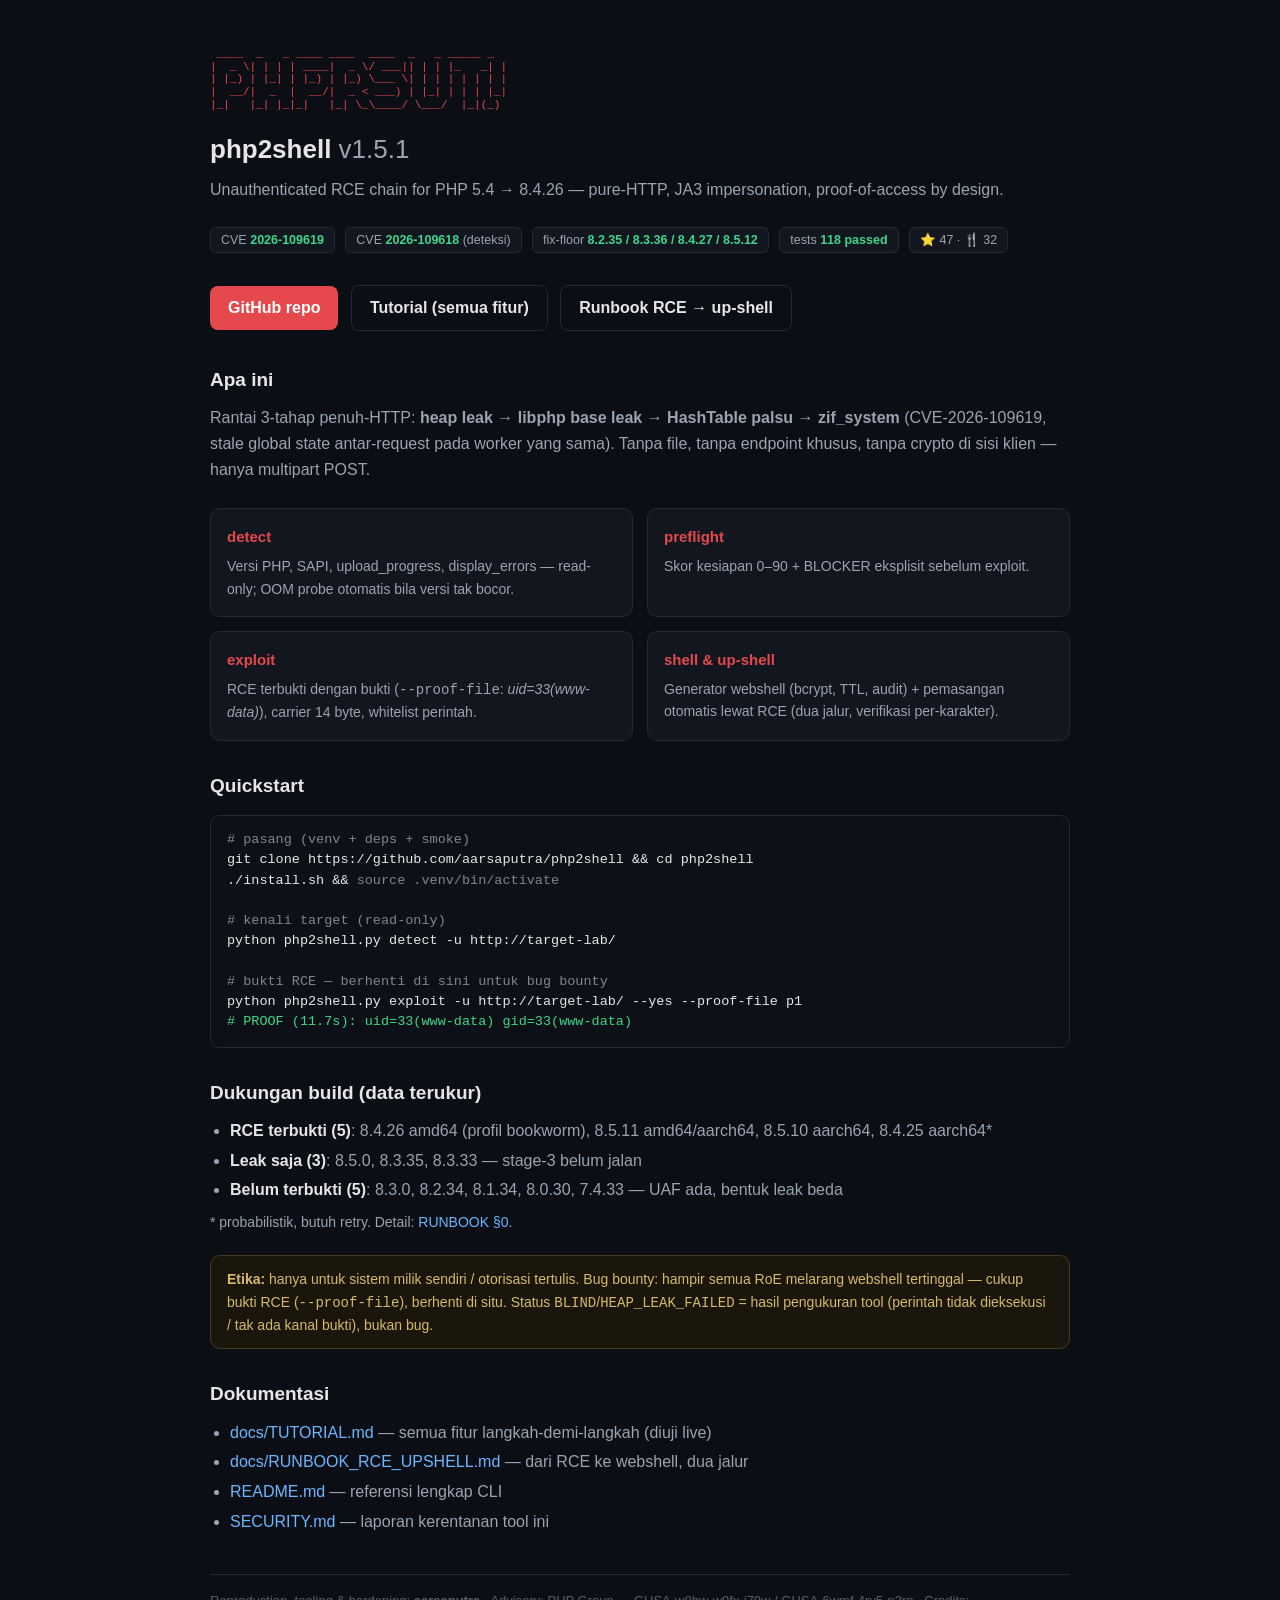
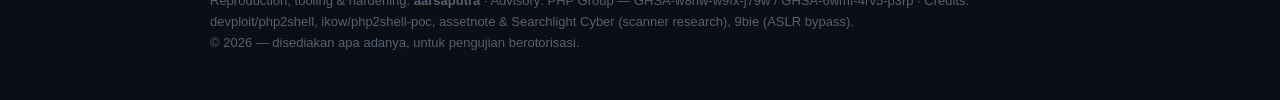
==== docs/index.html @ 92329c65 "web: landing page Pages di docs/index.html (dark, ringkas, tanpa dep; link TUTORIAL/RUNBOOK relatif)" ====
<!DOCTYPE html>
<html lang="id">
<head>
<meta charset="utf-8">
<meta name="viewport" content="width=device-width, initial-scale=1">
<title>php2shell — Unauthenticated RCE toolkit for PHP (CVE-2026-109619/109618)</title>
<meta name="description" content="php2shell: toolkit RCE PHP berbasis rantai HTTP murni — deteksi, preflight, exploit proof-of-access, generator webshell, up-shell. Proof-of-access by design.">
<style>
  :root{--bg:#0b0e14;--fg:#e6e6e6;--mut:#9aa4b2;--acc:#e5484d;--acc2:#3dd68c;--card:#12161f;--line:#232a36}
  *{box-sizing:border-box;margin:0;padding:0}
  body{background:var(--bg);color:var(--fg);font:16px/1.6 -apple-system,Segoe UI,Roboto,sans-serif}
  a{color:#6cb6ff;text-decoration:none}a:hover{text-decoration:underline}
  .wrap{max-width:900px;margin:0 auto;padding:48px 20px}
  .flag{font-family:ui-monospace,Consolas,monospace;white-space:pre;color:var(--acc);font-size:11px;line-height:1.15}
  h1{font-size:26px;margin:18px 0 6px}
  .sub{color:var(--mut);margin-bottom:24px}
  .badges span{display:inline-block;background:var(--card);border:1px solid var(--line);border-radius:6px;padding:2px 10px;margin:0 6px 6px 0;font-size:12.5px;color:var(--mut)}
  .badges b{color:var(--acc2);font-weight:600}
  .grid{display:grid;grid-template-columns:1fr 1fr;gap:14px;margin:26px 0}
  .card{background:var(--card);border:1px solid var(--line);border-radius:10px;padding:16px}
  .card h3{font-size:15px;margin-bottom:6px;color:var(--acc)}
  .card p{font-size:14px;color:var(--mut)}
  pre{background:#0d1117;border:1px solid var(--line);border-radius:10px;padding:14px 16px;overflow:auto;font-size:13.5px;line-height:1.5;margin:14px 0}
  code{font-family:ui-monospace,Consolas,monospace}
  .cmt{color:#7d8590}.out{color:var(--acc2)}
  h2{font-size:19px;margin:30px 0 10px}
  ul{margin:8px 0 8px 20px}
  li{margin:4px 0;color:var(--mut)}li b{color:var(--fg)}
  .warn{border:1px solid #4a3b1e;background:#1a160c;border-radius:10px;padding:12px 16px;font-size:14px;color:#d7b96a;margin:22px 0}
  footer{margin-top:40px;color:#556072;font-size:13px;border-top:1px solid var(--line);padding-top:16px}
  .btn{display:inline-block;background:var(--acc);color:#fff;border-radius:8px;padding:9px 18px;font-weight:600;margin:4px 8px 4px 0}
  .btn.ghost{background:transparent;border:1px solid var(--line);color:var(--fg)}
  @media(max-width:640px){.grid{grid-template-columns:1fr}}
</style>
</head>
<body>
<div class="wrap">

<div class="flag"> ____  _   _ ____ ____  ____  _   _ _____ _
|  _ \| | | | ____|  _ \/ ___|| | | |_   _| |
| |_) | |_| | |_) | |_) \___ \| | | | | | | |
|  __/|  _  |  __/|  _ < ___) | |_| | | | |_|
|_|   |_| |_|_|   |_| \_\____/ \___/  |_|(_)</div>

<h1>php2shell <span style="color:var(--mut);font-weight:400">v1.5.1</span></h1>
<div class="sub">Unauthenticated RCE chain for PHP 5.4 → 8.4.26 — pure-HTTP, JA3 impersonation, proof-of-access by design.</div>
<div class="badges">
  <span>CVE <b>2026-109619</b></span>
  <span>CVE <b>2026-109618</b> (deteksi)</span>
  <span>fix-floor <b>8.2.35 / 8.3.36 / 8.4.27 / 8.5.12</b></span>
  <span>tests <b>118 passed</b></span>
  <span>⭐ 47 · 🍴 32</span>
</div>

<div style="margin:22px 0">
  <a class="btn" href="https://github.com/aarsaputra/php2shell">GitHub repo</a>
  <a class="btn ghost" href="TUTORIAL.md">Tutorial (semua fitur)</a>
  <a class="btn ghost" href="RUNBOOK_RCE_UPSHELL.md">Runbook RCE → up-shell</a>
</div>

<h2>Apa ini</h2>
<p style="color:var(--mut)">Rantai 3-tahap penuh-HTTP: <b>heap leak</b> → <b>libphp base leak</b> → <b>HashTable palsu → zif_system</b> (CVE-2026-109619, stale global state antar-request pada worker yang sama). Tanpa file, tanpa endpoint khusus, tanpa crypto di sisi klien — hanya multipart POST.</p>

<div class="grid">
  <div class="card"><h3>detect</h3><p>Versi PHP, SAPI, upload_progress, display_errors — read-only; OOM probe otomatis bila versi tak bocor.</p></div>
  <div class="card"><h3>preflight</h3><p>Skor kesiapan 0–90 + BLOCKER eksplisit sebelum exploit.</p></div>
  <div class="card"><h3>exploit</h3><p>RCE terbukti dengan bukti (<code>--proof-file</code>: <i>uid=33(www-data)</i>), carrier 14 byte, whitelist perintah.</p></div>
  <div class="card"><h3>shell &amp; up-shell</h3><p>Generator webshell (bcrypt, TTL, audit) + pemasangan otomatis lewat RCE (dua jalur, verifikasi per-karakter).</p></div>
</div>

<h2>Quickstart</h2>
<pre><code><span class="cmt"># pasang (venv + deps + smoke)</span>
git clone https://github.com/aarsaputra/php2shell && cd php2shell
./install.sh && <span class="cmt">source .venv/bin/activate</span>

<span class="cmt"># kenali target (read-only)</span>
python php2shell.py detect -u http://target-lab/

<span class="cmt"># bukti RCE — berhenti di sini untuk bug bounty</span>
python php2shell.py exploit -u http://target-lab/ --yes --proof-file p1
<span class="out"># PROOF (11.7s): uid=33(www-data) gid=33(www-data)</span></code></pre>

<h2>Dukungan build (data terukur)</h2>
<ul>
  <li><b>RCE terbukti (5)</b>: 8.4.26 amd64 (profil bookworm), 8.5.11 amd64/aarch64, 8.5.10 aarch64, 8.4.25 aarch64*</li>
  <li><b>Leak saja (3)</b>: 8.5.0, 8.3.35, 8.3.33 — stage-3 belum jalan</li>
  <li><b>Belum terbukti (5)</b>: 8.3.0, 8.2.34, 8.1.34, 8.0.30, 7.4.33 — UAF ada, bentuk leak beda</li>
</ul>
<p style="color:var(--mut);font-size:14px">* probabilistik, butuh retry. Detail: <a href="RUNBOOK_RCE_UPSHELL.md">RUNBOOK §0</a>.</p>

<div class="warn"><b>Etika:</b> hanya untuk sistem milik sendiri / otorisasi tertulis. Bug bounty: hampir semua RoE melarang webshell tertinggal — cukup bukti RCE (<code>--proof-file</code>), berhenti di situ. Status <code>BLIND</code>/<code>HEAP_LEAK_FAILED</code> = hasil pengukuran tool (perintah tidak dieksekusi / tak ada kanal bukti), bukan bug.</div>

<h2>Dokumentasi</h2>
<ul>
  <li><a href="TUTORIAL.md">docs/TUTORIAL.md</a> — semua fitur langkah-demi-langkah (diuji live)</li>
  <li><a href="RUNBOOK_RCE_UPSHELL.md">docs/RUNBOOK_RCE_UPSHELL.md</a> — dari RCE ke webshell, dua jalur</li>
  <li><a href="https://github.com/aarsaputra/php2shell/blob/main/README.md">README.md</a> — referensi lengkap CLI</li>
  <li><a href="https://github.com/aarsaputra/php2shell/security/policy">SECURITY.md</a> — laporan kerentanan tool ini</li>
</ul>

<footer>
  Reproduction, tooling &amp; hardening: <b>aarsaputra</b> · Advisory: PHP Group — GHSA-w8hw-w9fx-j79w / GHSA-6wmf-4rv5-p3rp · Credits: devploit/php2shell, ikow/php2shell-poc, assetnote &amp; Searchlight Cyber (scanner research), 9bie (ASLR bypass).<br>
  © 2026 — disediakan apa adanya, untuk pengujian berotorisasi.
</footer>

</div>
</body>
</html>
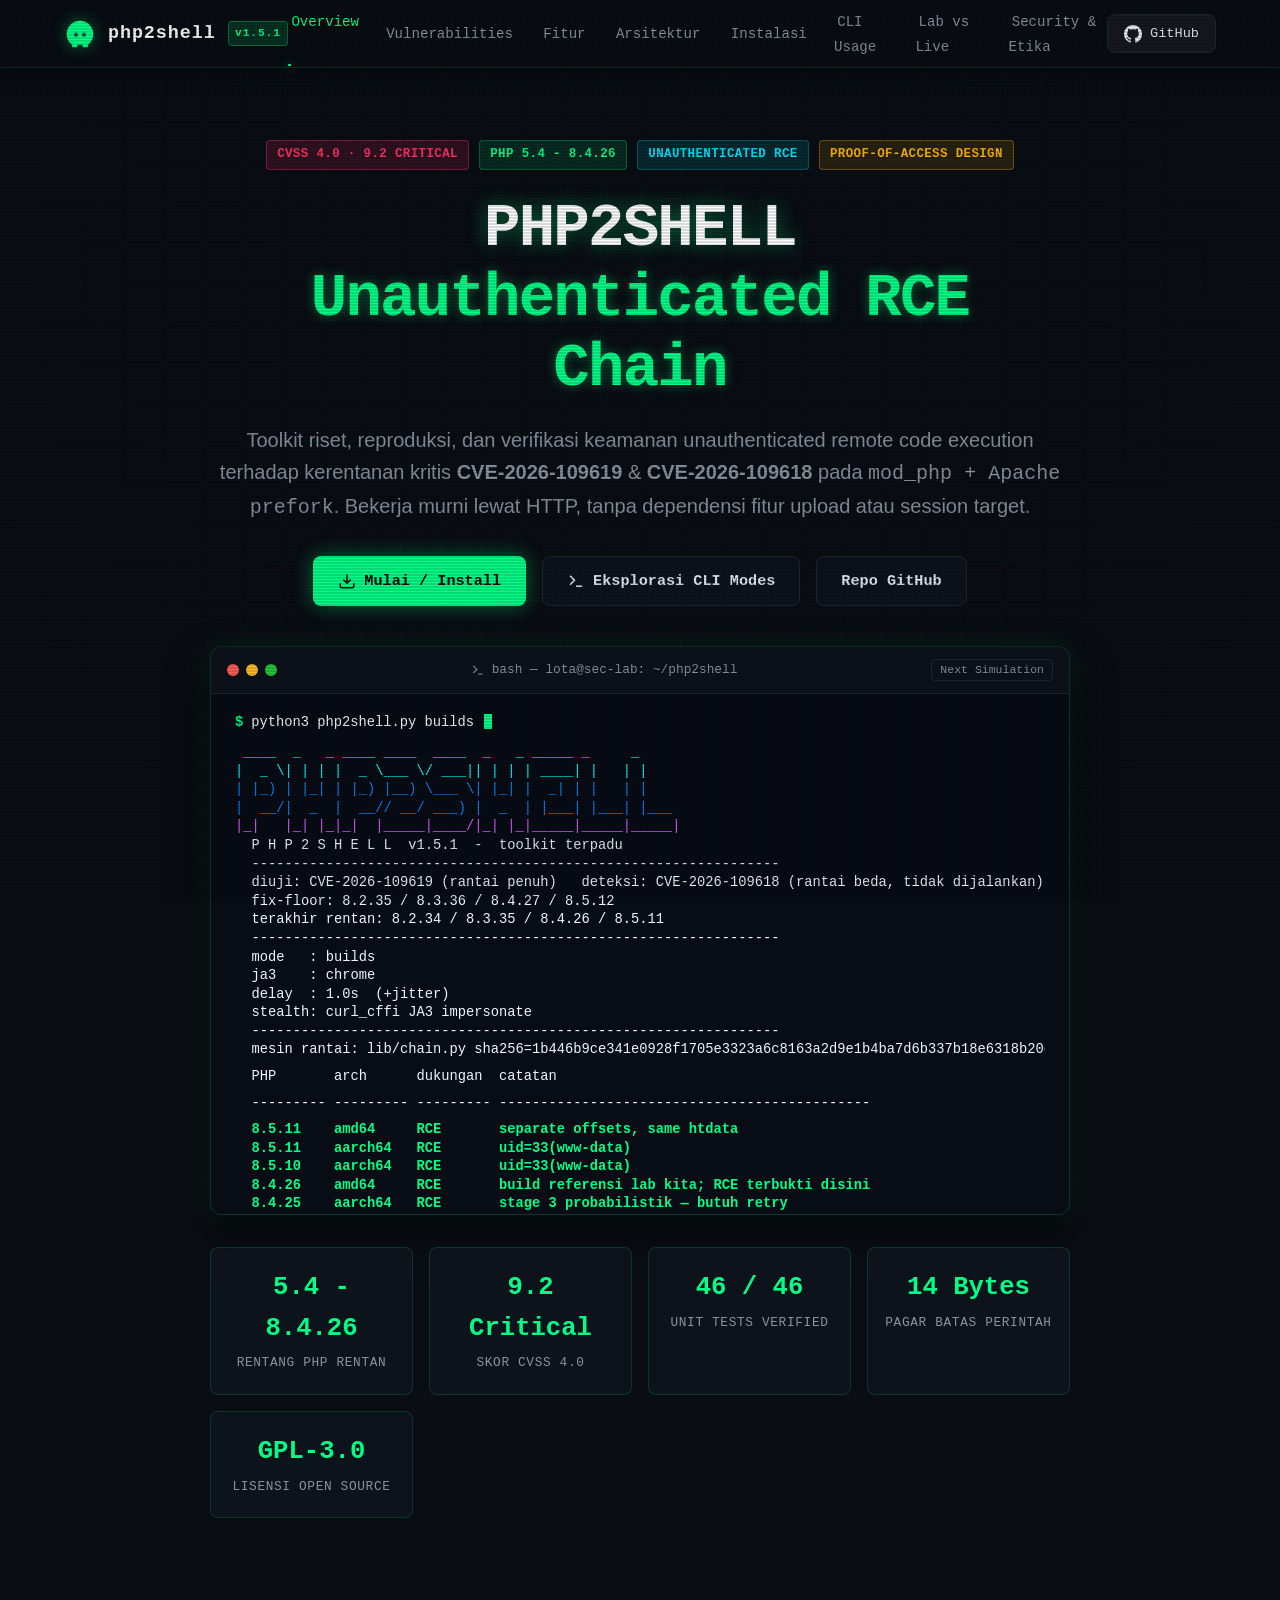
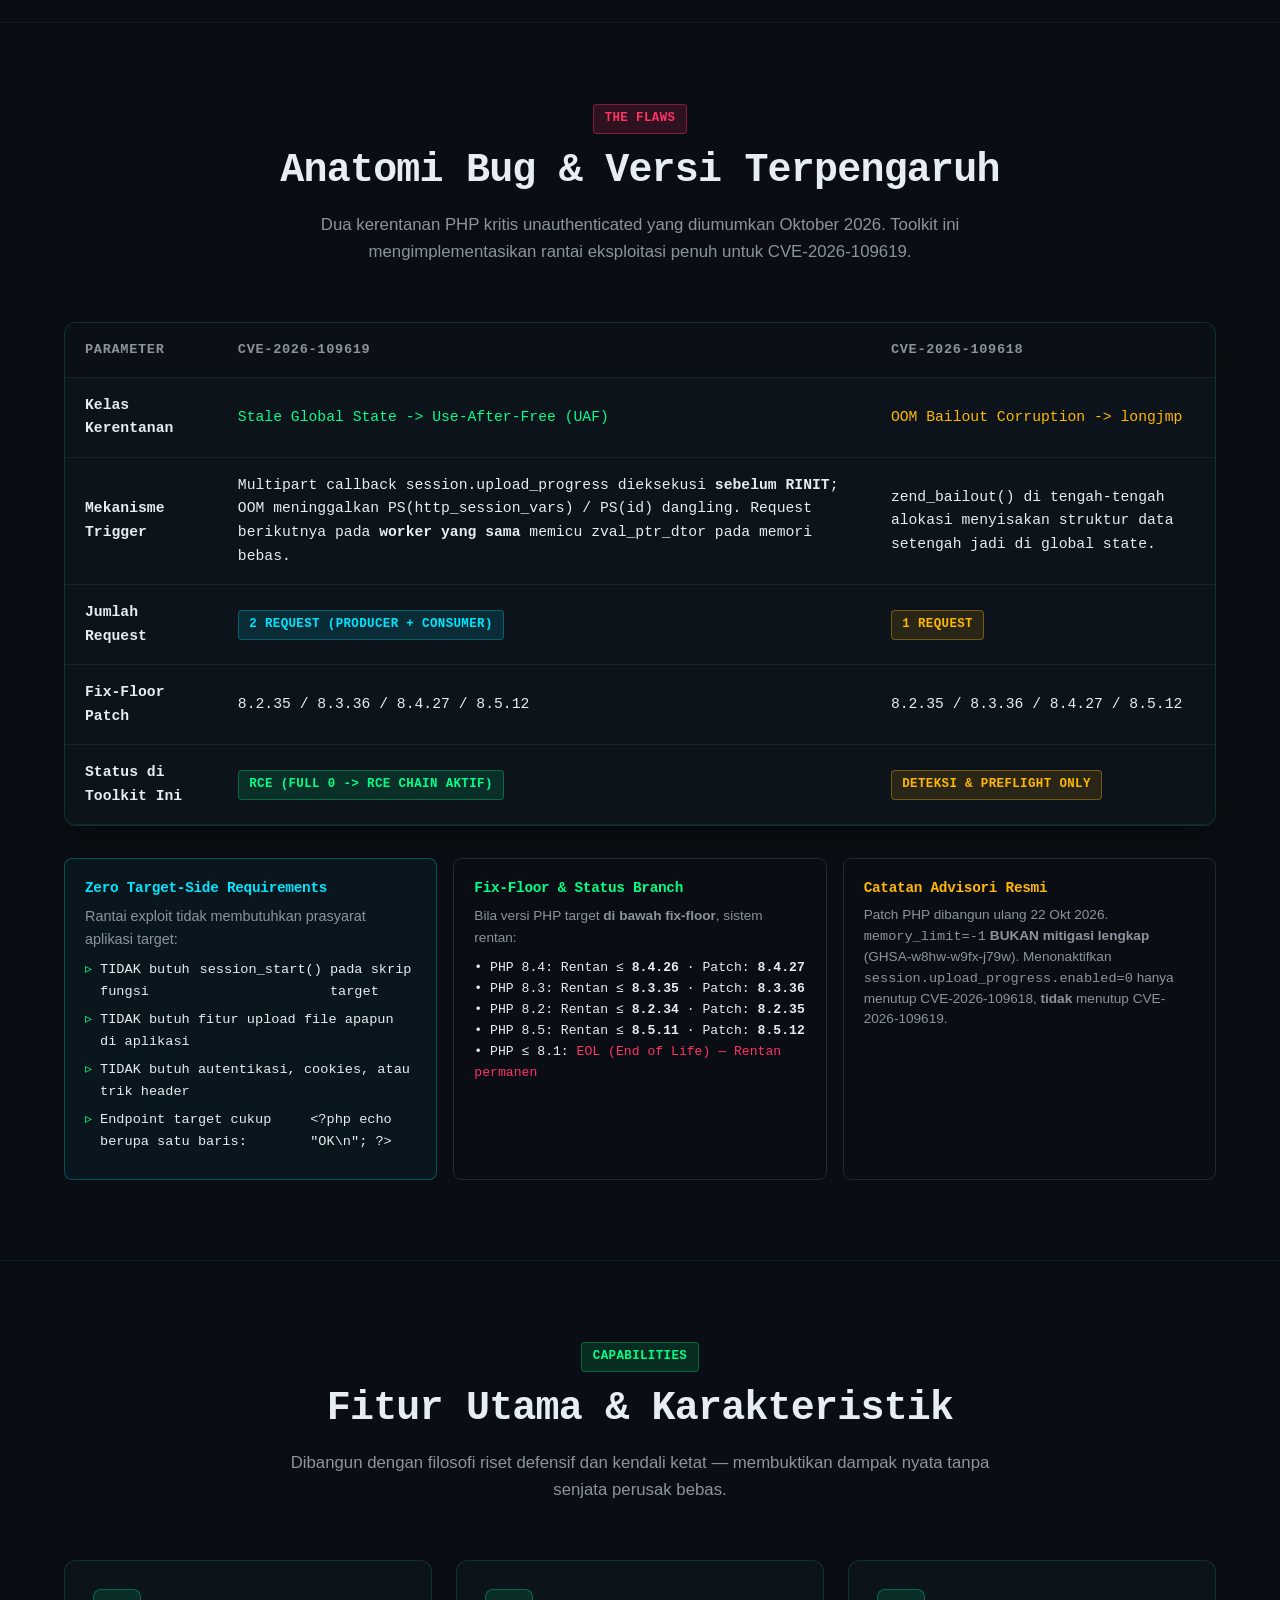
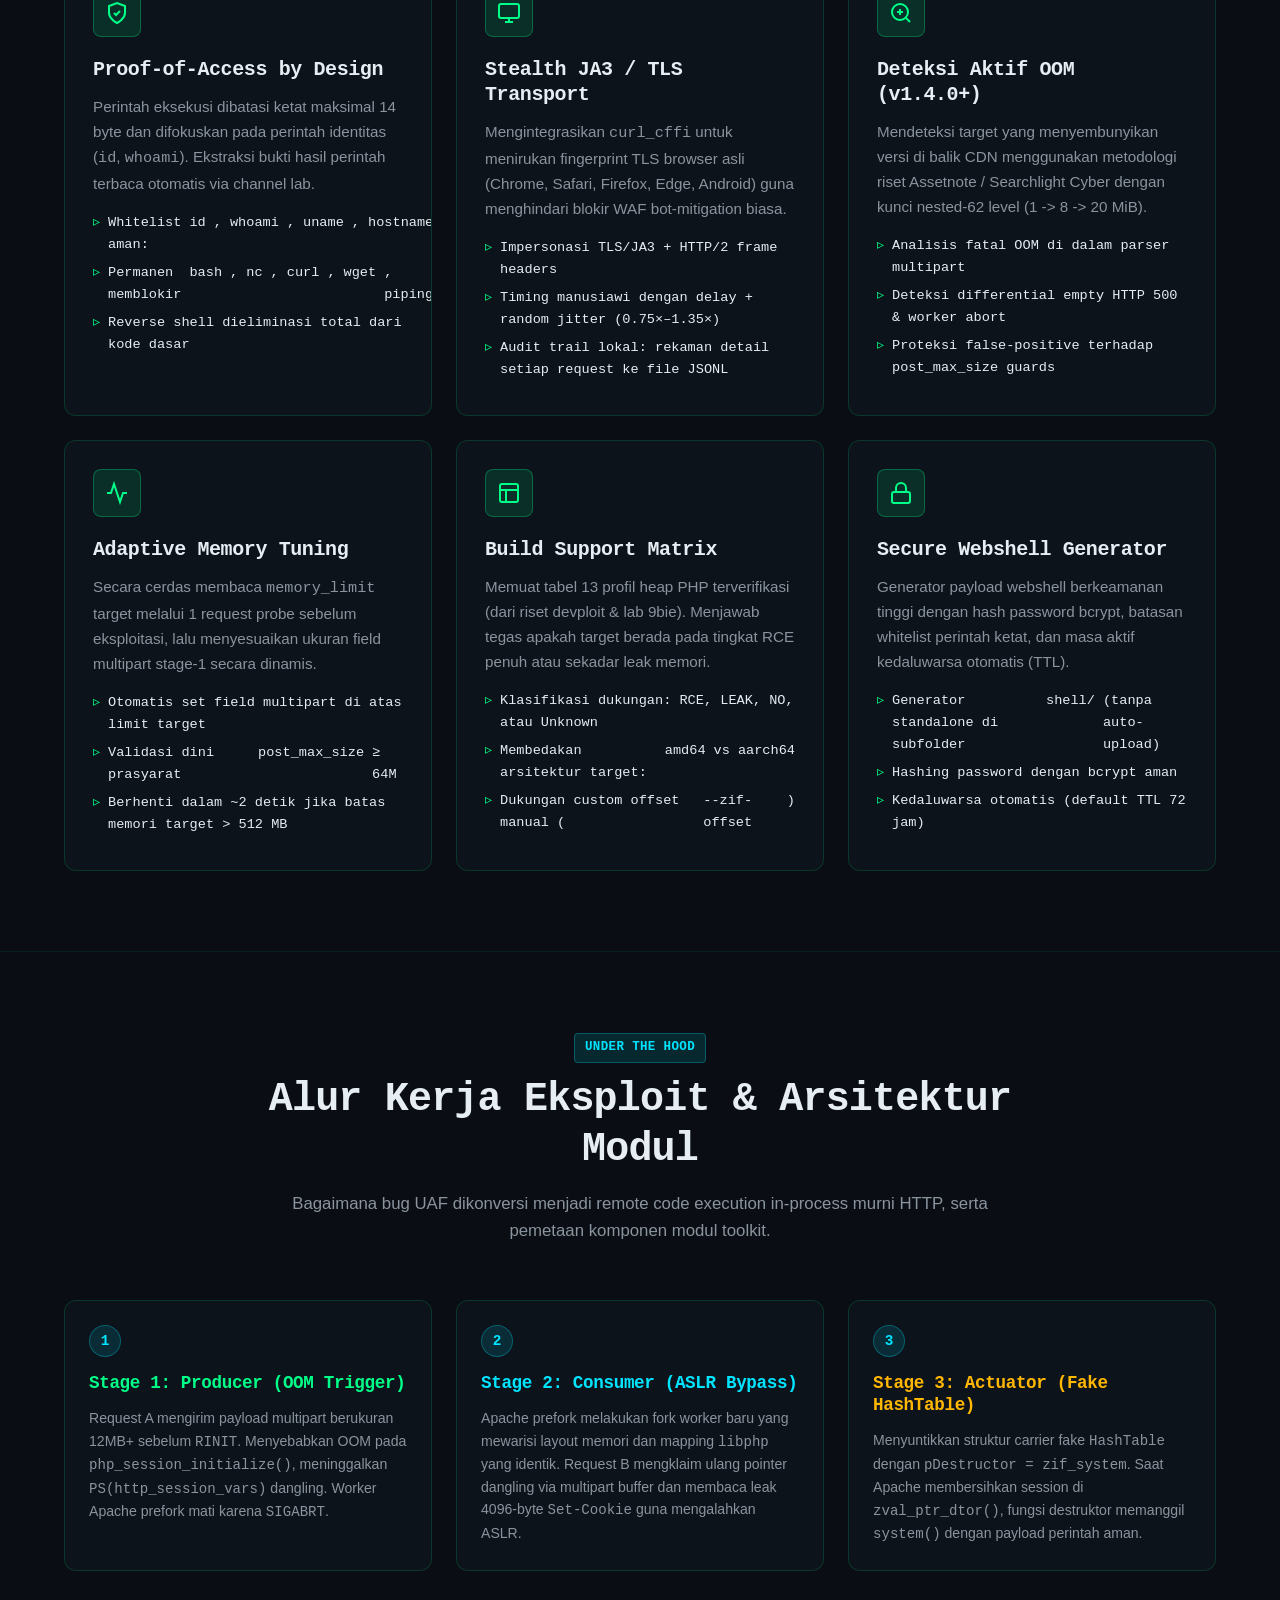
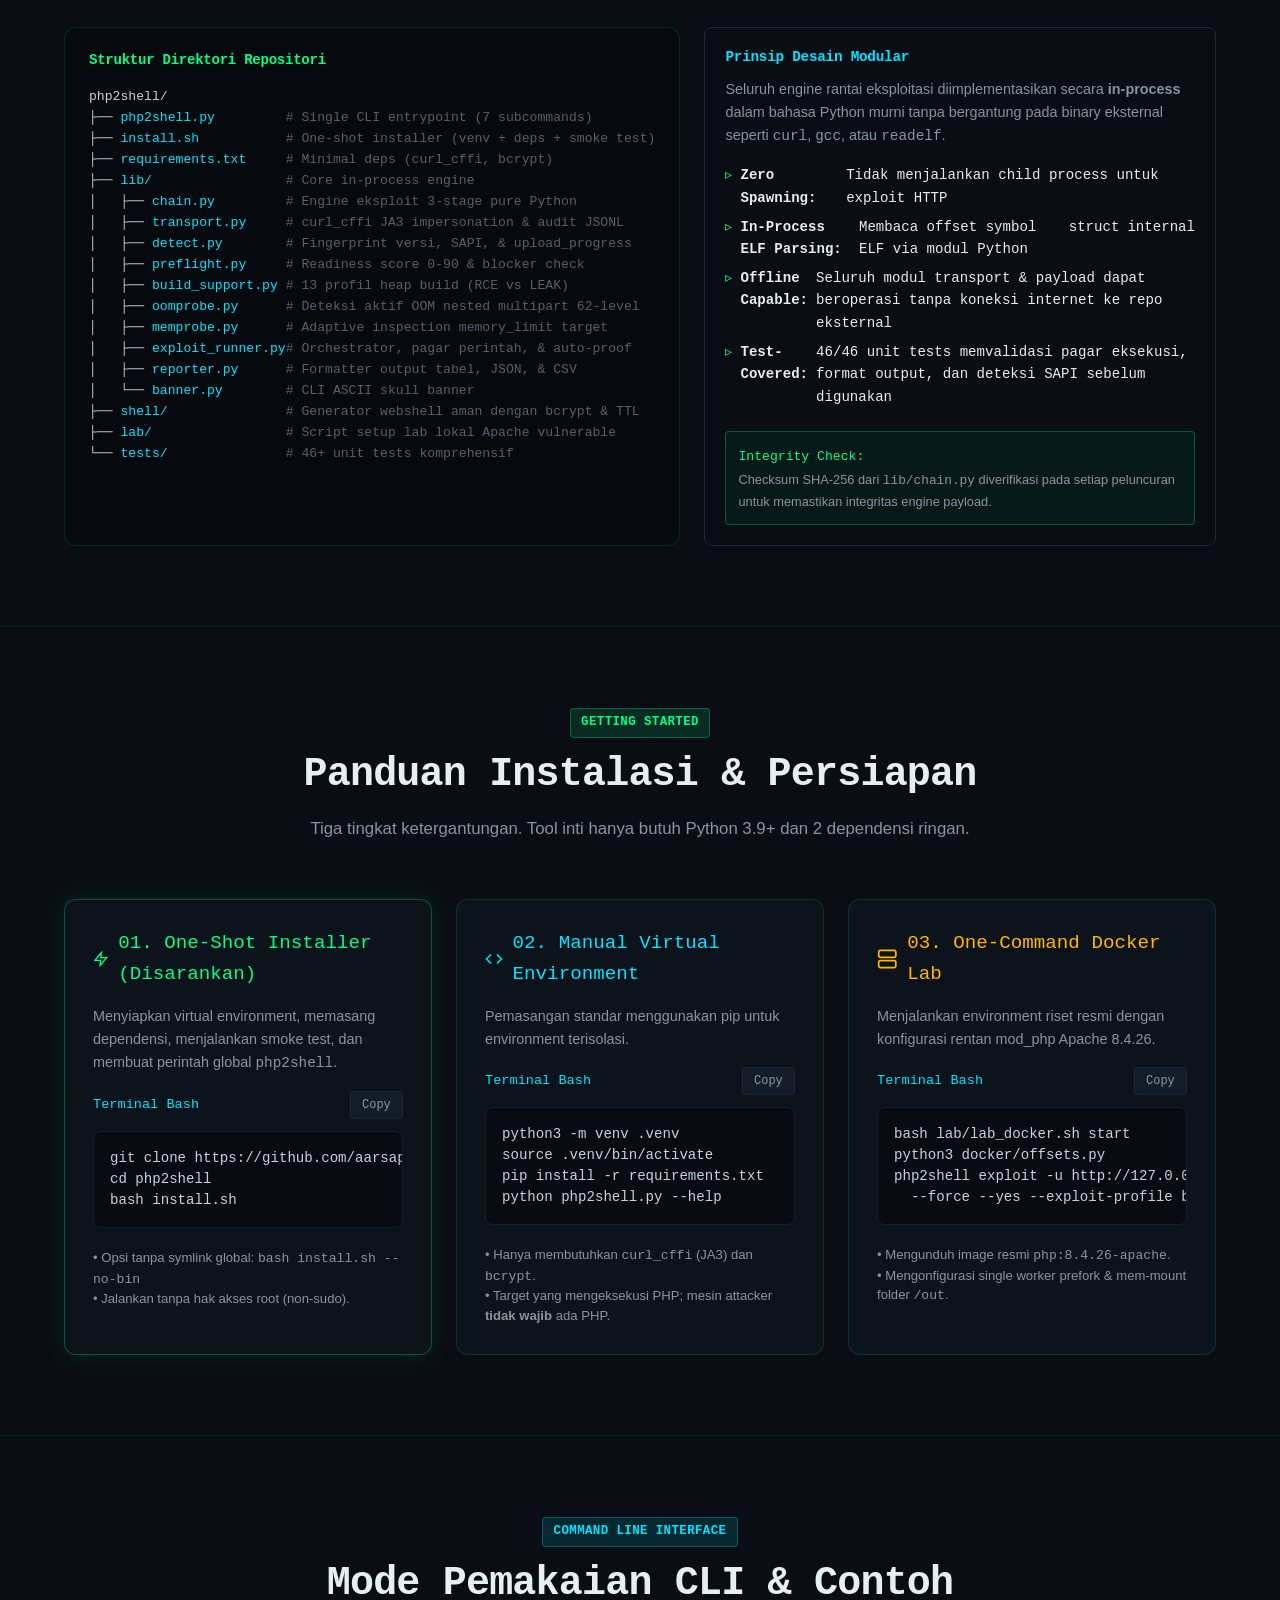
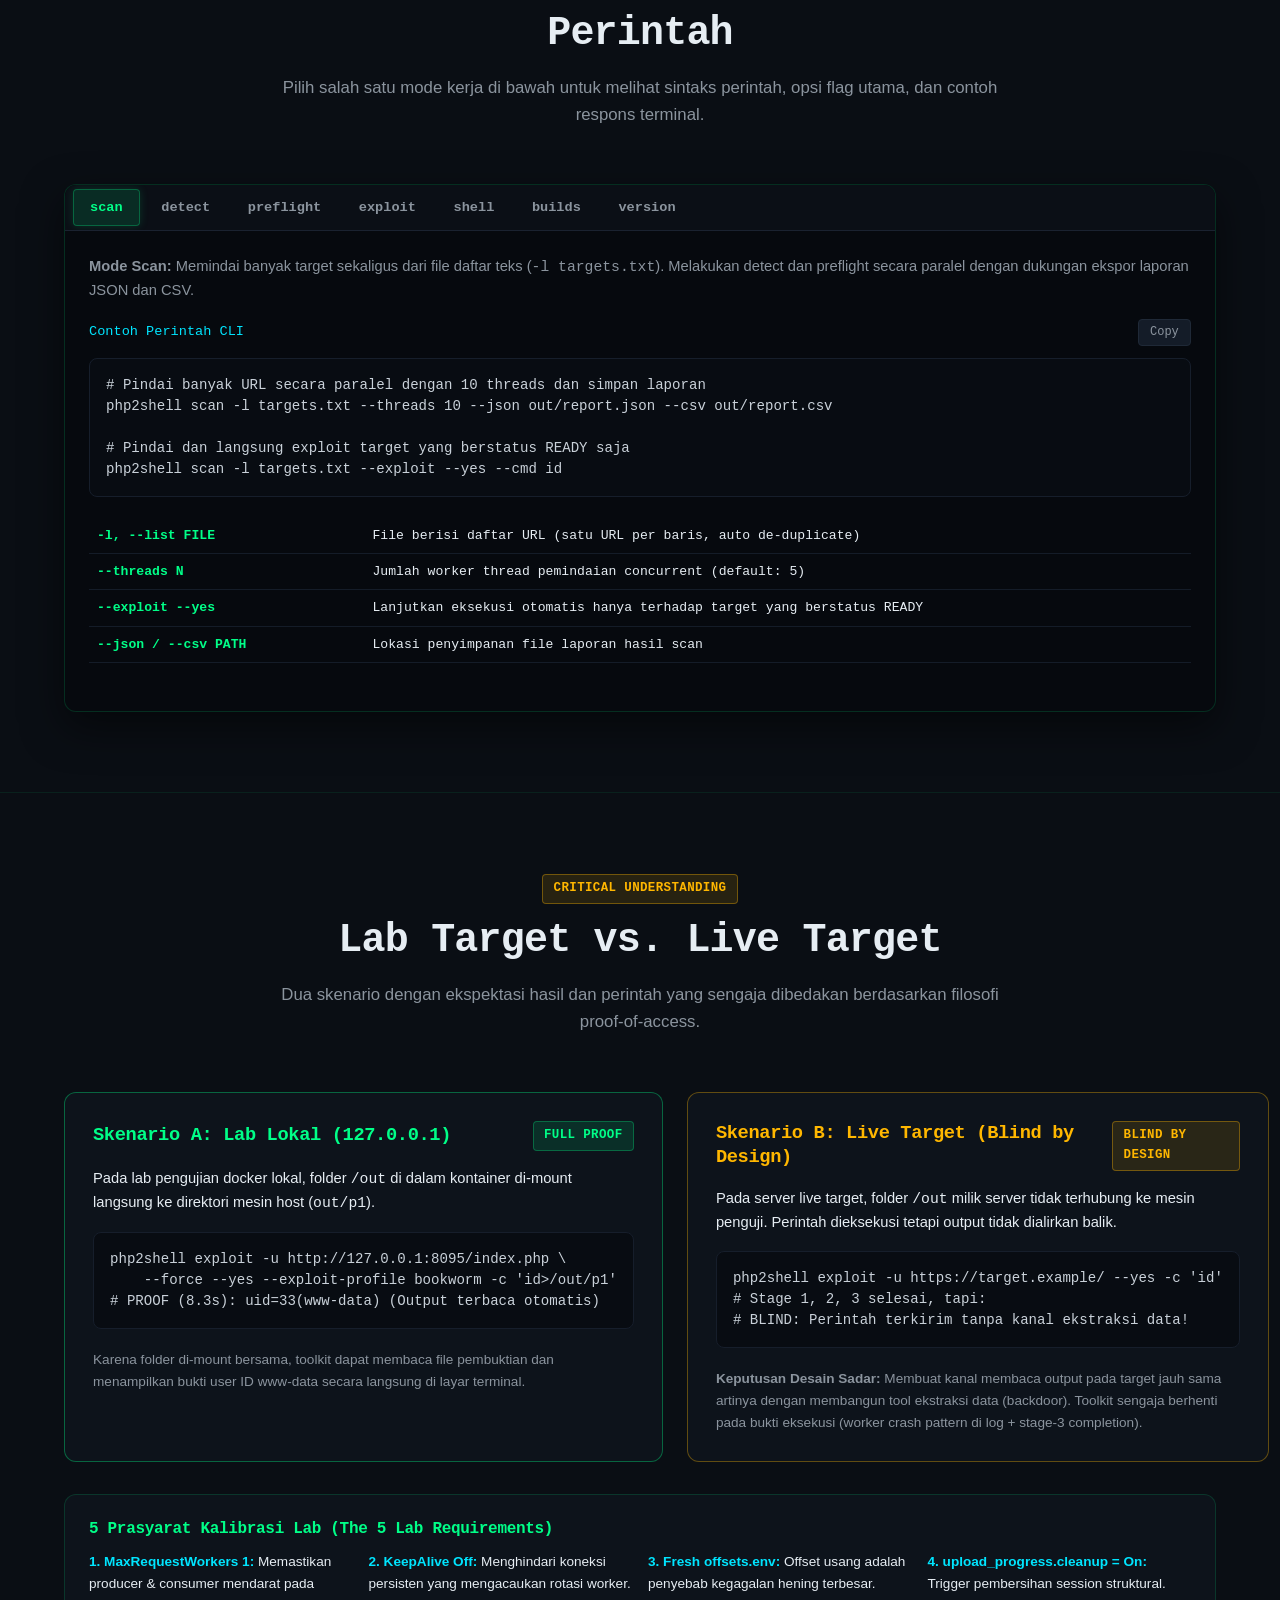
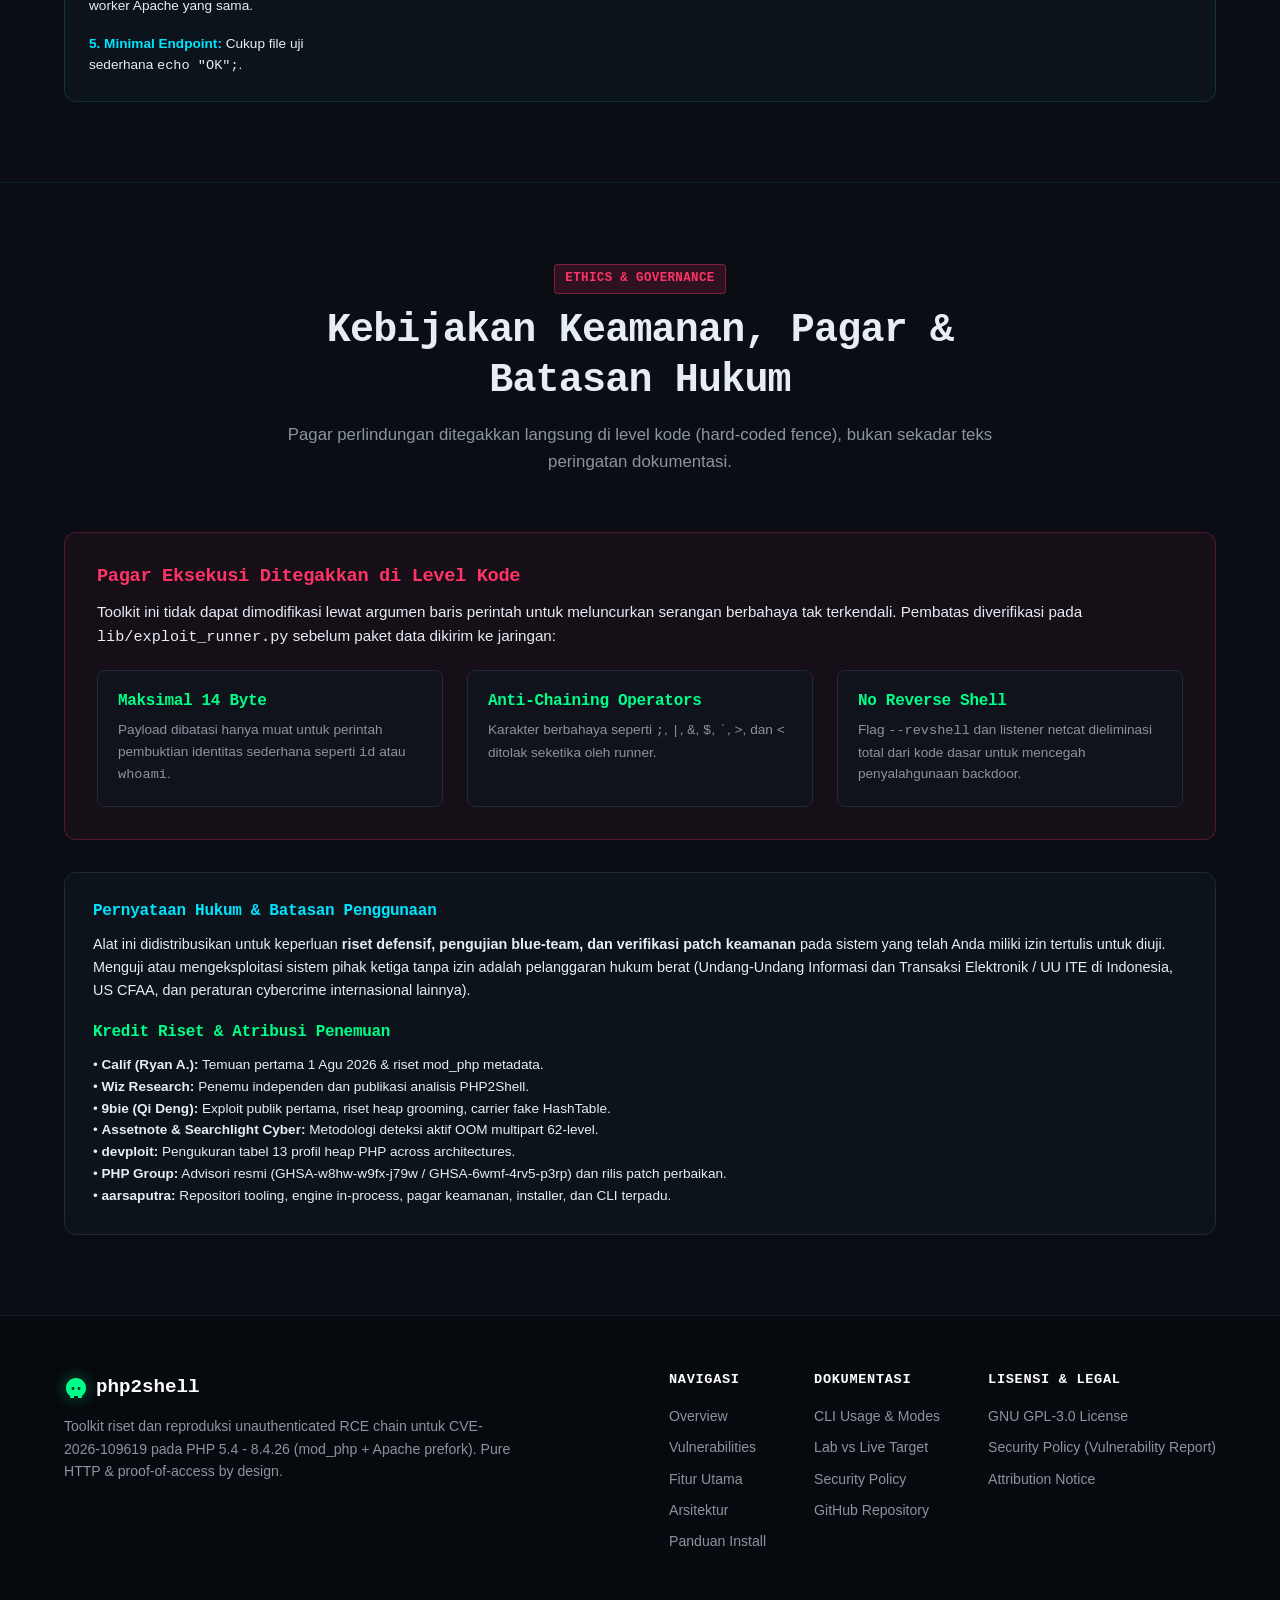
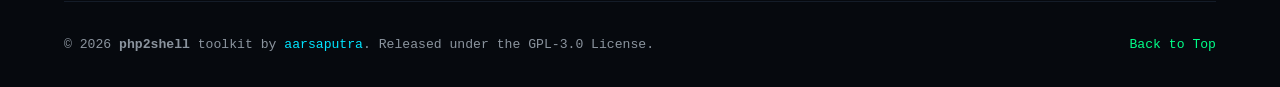
==== commit e53f3bea: "pages: gunakan situs web/ asli (index+app+style+seo) sebagai docs/ — ganti landing sementara; sumber" ====
--- a/docs/index.html
+++ b/docs/index.html
@@ -1,108 +1,991 @@
 <!DOCTYPE html>
 <html lang="id">
 <head>
-<meta charset="utf-8">
-<meta name="viewport" content="width=device-width, initial-scale=1">
-<title>php2shell — Unauthenticated RCE toolkit for PHP (CVE-2026-109619/109618)</title>
-<meta name="description" content="php2shell: toolkit RCE PHP berbasis rantai HTTP murni — deteksi, preflight, exploit proof-of-access, generator webshell, up-shell. Proof-of-access by design.">
-<style>
-  :root{--bg:#0b0e14;--fg:#e6e6e6;--mut:#9aa4b2;--acc:#e5484d;--acc2:#3dd68c;--card:#12161f;--line:#232a36}
-  *{box-sizing:border-box;margin:0;padding:0}
-  body{background:var(--bg);color:var(--fg);font:16px/1.6 -apple-system,Segoe UI,Roboto,sans-serif}
-  a{color:#6cb6ff;text-decoration:none}a:hover{text-decoration:underline}
-  .wrap{max-width:900px;margin:0 auto;padding:48px 20px}
-  .flag{font-family:ui-monospace,Consolas,monospace;white-space:pre;color:var(--acc);font-size:11px;line-height:1.15}
-  h1{font-size:26px;margin:18px 0 6px}
-  .sub{color:var(--mut);margin-bottom:24px}
-  .badges span{display:inline-block;background:var(--card);border:1px solid var(--line);border-radius:6px;padding:2px 10px;margin:0 6px 6px 0;font-size:12.5px;color:var(--mut)}
-  .badges b{color:var(--acc2);font-weight:600}
-  .grid{display:grid;grid-template-columns:1fr 1fr;gap:14px;margin:26px 0}
-  .card{background:var(--card);border:1px solid var(--line);border-radius:10px;padding:16px}
-  .card h3{font-size:15px;margin-bottom:6px;color:var(--acc)}
-  .card p{font-size:14px;color:var(--mut)}
-  pre{background:#0d1117;border:1px solid var(--line);border-radius:10px;padding:14px 16px;overflow:auto;font-size:13.5px;line-height:1.5;margin:14px 0}
-  code{font-family:ui-monospace,Consolas,monospace}
-  .cmt{color:#7d8590}.out{color:var(--acc2)}
-  h2{font-size:19px;margin:30px 0 10px}
-  ul{margin:8px 0 8px 20px}
-  li{margin:4px 0;color:var(--mut)}li b{color:var(--fg)}
-  .warn{border:1px solid #4a3b1e;background:#1a160c;border-radius:10px;padding:12px 16px;font-size:14px;color:#d7b96a;margin:22px 0}
-  footer{margin-top:40px;color:#556072;font-size:13px;border-top:1px solid var(--line);padding-top:16px}
-  .btn{display:inline-block;background:var(--acc);color:#fff;border-radius:8px;padding:9px 18px;font-weight:600;margin:4px 8px 4px 0}
-  .btn.ghost{background:transparent;border:1px solid var(--line);color:var(--fg)}
-  @media(max-width:640px){.grid{grid-template-columns:1fr}}
-</style>
+  <meta charset="UTF-8">
+  <meta name="viewport" content="width=device-width, initial-scale=1.0">
+  <title>php2shell — Unauthenticated RCE Toolkit untuk PHP 5.4 - 8.4.26 (CVE-2026-109619)</title>
+  
+  <!-- SEO Meta Tags -->
+  <meta name="description" content="Toolkit riset dan reproduksi unauthenticated RCE chain untuk CVE-2026-109619 & CVE-2026-109618 pada mod_php + Apache prefork. Pure HTTP, zero target-side requirements, proof-of-access design.">
+  <meta name="keywords" content="php2shell, CVE-2026-109619, CVE-2026-109618, PHP RCE, Apache prefork, security research, JA3 impersonation, proof-of-access, vulnerability reproduction">
+  <meta name="author" content="aarsaputra">
+  <meta name="robots" content="index, follow">
+  <link rel="canonical" href="https://aarsaputra.github.io/php2shell/">
+
+  <!-- Open Graph Meta Tags -->
+  <meta property="og:title" content="php2shell — Unauthenticated RCE Toolkit untuk PHP 5.4 - 8.4.26">
+  <meta property="og:description" content="Riset & reproduksi remote exploit chain CVE-2026-109619 (CVSS 9.2). Pure HTTP, proof-of-access by design, stealth JA3 transport.">
+  <meta property="og:type" content="website">
+  <meta property="og:url" content="https://aarsaputra.github.io/php2shell/">
+  <meta property="og:image" content="../gambar/screenshot_1.png">
+  <meta property="og:site_name" content="php2shell">
+  <meta property="og:locale" content="id_ID">
+
+  <!-- Twitter Card Meta Tags -->
+  <meta name="twitter:card" content="summary_large_image">
+  <meta name="twitter:title" content="php2shell — Unauthenticated RCE Toolkit untuk PHP 5.4 - 8.4.26">
+  <meta name="twitter:description" content="Riset & reproduksi remote exploit chain CVE-2026-109619 (CVSS 9.2). Pure HTTP, proof-of-access by design, stealth JA3 transport.">
+  <meta name="twitter:image" content="../gambar/screenshot_1.png">
+
+  <!-- Structured Data (JSON-LD) -->
+  <script type="application/ld+json">
+  {
+    "@context": "https://schema.org",
+    "@type": "SoftwareSourceCode",
+    "name": "php2shell",
+    "description": "Toolkit riset dan reproduksi unauthenticated RCE chain untuk CVE-2026-109619 & CVE-2026-109618 pada mod_php + Apache prefork.",
+    "codeRepository": "https://github.com/aarsaputra/php2shell",
+    "programmingLanguage": "PHP+Python",
+    "license": "GPL-3.0",
+    "author": {
+      "@type": "Person",
+      "name": "aarsaputra"
+    },
+    "runtimePlatform": "Linux"
+  }
+  </script>
+
+  <!-- Favicon SVG (Self-contained Data URI) -->
+  <link rel="icon" type="image/svg+xml" href="data:image/svg+xml,%3Csvg xmlns='http://www.w3.org/2000/svg' viewBox='0 0 24 24' fill='%2300ff88'%3E%3Cpath d='M12 2C6.48 2 2 6.48 2 12c0 3.32 1.62 6.26 4.1 8.08V22h3.9v-2h4v2h3.9v-1.92c2.48-1.82 4.1-4.76 4.1-8.08 0-5.52-4.48-10-10-10zm-3 12c-.83 0-1.5-.67-1.5-1.5S8.17 11 9 11s1.5.67 1.5 1.5S9.83 14 9 14zm6 0c-.83 0-1.5-.67-1.5-1.5s.67-1.5 1.5-1.5 1.5.67 1.5 1.5-.67 1.5-1.5 1.5z'/%3E%3C/svg%3E">
+
+  <!-- Self-contained Stylesheet -->
+  <link rel="stylesheet" href="style.css">
 </head>
 <body>
-<div class="wrap">
-
-<div class="flag"> ____  _   _ ____ ____  ____  _   _ _____ _
-|  _ \| | | | ____|  _ \/ ___|| | | |_   _| |
-| |_) | |_| | |_) | |_) \___ \| | | | | | | |
-|  __/|  _  |  __/|  _ < ___) | |_| | | | |_|
-|_|   |_| |_|_|   |_| \_\____/ \___/  |_|(_)</div>
-
-<h1>php2shell <span style="color:var(--mut);font-weight:400">v1.5.1</span></h1>
-<div class="sub">Unauthenticated RCE chain for PHP 5.4 → 8.4.26 — pure-HTTP, JA3 impersonation, proof-of-access by design.</div>
-<div class="badges">
-  <span>CVE <b>2026-109619</b></span>
-  <span>CVE <b>2026-109618</b> (deteksi)</span>
-  <span>fix-floor <b>8.2.35 / 8.3.36 / 8.4.27 / 8.5.12</b></span>
-  <span>tests <b>118 passed</b></span>
-  <span>⭐ 47 · 🍴 32</span>
-</div>
-
-<div style="margin:22px 0">
-  <a class="btn" href="https://github.com/aarsaputra/php2shell">GitHub repo</a>
-  <a class="btn ghost" href="TUTORIAL.md">Tutorial (semua fitur)</a>
-  <a class="btn ghost" href="RUNBOOK_RCE_UPSHELL.md">Runbook RCE → up-shell</a>
-</div>
-
-<h2>Apa ini</h2>
-<p style="color:var(--mut)">Rantai 3-tahap penuh-HTTP: <b>heap leak</b> → <b>libphp base leak</b> → <b>HashTable palsu → zif_system</b> (CVE-2026-109619, stale global state antar-request pada worker yang sama). Tanpa file, tanpa endpoint khusus, tanpa crypto di sisi klien — hanya multipart POST.</p>
-
-<div class="grid">
-  <div class="card"><h3>detect</h3><p>Versi PHP, SAPI, upload_progress, display_errors — read-only; OOM probe otomatis bila versi tak bocor.</p></div>
-  <div class="card"><h3>preflight</h3><p>Skor kesiapan 0–90 + BLOCKER eksplisit sebelum exploit.</p></div>
-  <div class="card"><h3>exploit</h3><p>RCE terbukti dengan bukti (<code>--proof-file</code>: <i>uid=33(www-data)</i>), carrier 14 byte, whitelist perintah.</p></div>
-  <div class="card"><h3>shell &amp; up-shell</h3><p>Generator webshell (bcrypt, TTL, audit) + pemasangan otomatis lewat RCE (dua jalur, verifikasi per-karakter).</p></div>
-</div>
-
-<h2>Quickstart</h2>
-<pre><code><span class="cmt"># pasang (venv + deps + smoke)</span>
-git clone https://github.com/aarsaputra/php2shell && cd php2shell
-./install.sh && <span class="cmt">source .venv/bin/activate</span>
-
-<span class="cmt"># kenali target (read-only)</span>
-python php2shell.py detect -u http://target-lab/
-
-<span class="cmt"># bukti RCE — berhenti di sini untuk bug bounty</span>
-python php2shell.py exploit -u http://target-lab/ --yes --proof-file p1
-<span class="out"># PROOF (11.7s): uid=33(www-data) gid=33(www-data)</span></code></pre>
-
-<h2>Dukungan build (data terukur)</h2>
-<ul>
-  <li><b>RCE terbukti (5)</b>: 8.4.26 amd64 (profil bookworm), 8.5.11 amd64/aarch64, 8.5.10 aarch64, 8.4.25 aarch64*</li>
-  <li><b>Leak saja (3)</b>: 8.5.0, 8.3.35, 8.3.33 — stage-3 belum jalan</li>
-  <li><b>Belum terbukti (5)</b>: 8.3.0, 8.2.34, 8.1.34, 8.0.30, 7.4.33 — UAF ada, bentuk leak beda</li>
-</ul>
-<p style="color:var(--mut);font-size:14px">* probabilistik, butuh retry. Detail: <a href="RUNBOOK_RCE_UPSHELL.md">RUNBOOK §0</a>.</p>
-
-<div class="warn"><b>Etika:</b> hanya untuk sistem milik sendiri / otorisasi tertulis. Bug bounty: hampir semua RoE melarang webshell tertinggal — cukup bukti RCE (<code>--proof-file</code>), berhenti di situ. Status <code>BLIND</code>/<code>HEAP_LEAK_FAILED</code> = hasil pengukuran tool (perintah tidak dieksekusi / tak ada kanal bukti), bukan bug.</div>
-
-<h2>Dokumentasi</h2>
-<ul>
-  <li><a href="TUTORIAL.md">docs/TUTORIAL.md</a> — semua fitur langkah-demi-langkah (diuji live)</li>
-  <li><a href="RUNBOOK_RCE_UPSHELL.md">docs/RUNBOOK_RCE_UPSHELL.md</a> — dari RCE ke webshell, dua jalur</li>
-  <li><a href="https://github.com/aarsaputra/php2shell/blob/main/README.md">README.md</a> — referensi lengkap CLI</li>
-  <li><a href="https://github.com/aarsaputra/php2shell/security/policy">SECURITY.md</a> — laporan kerentanan tool ini</li>
-</ul>
-
-<footer>
-  Reproduction, tooling &amp; hardening: <b>aarsaputra</b> · Advisory: PHP Group — GHSA-w8hw-w9fx-j79w / GHSA-6wmf-4rv5-p3rp · Credits: devploit/php2shell, ikow/php2shell-poc, assetnote &amp; Searchlight Cyber (scanner research), 9bie (ASLR bypass).<br>
-  © 2026 — disediakan apa adanya, untuk pengujian berotorisasi.
-</footer>
-
-</div>
+
+  <!-- Visual FX: Scanlines & Matrix Grid -->
+  <div class="scanlines-overlay" aria-hidden="true"></div>
+  <div class="cyber-grid" aria-hidden="true"></div>
+
+  <!-- Header & Navigation -->
+  <header class="site-header">
+    <div class="container nav-wrap">
+      <a href="#" class="brand-logo" title="php2shell Toolkit">
+        <svg class="brand-icon" viewBox="0 0 24 24">
+          <path d="M12 2C6.48 2 2 6.48 2 12c0 3.32 1.62 6.26 4.1 8.08V22h3.9v-2h4v2h3.9v-1.92c2.48-1.82 4.1-4.76 4.1-8.08 0-5.52-4.48-10-10-10zm-3 12c-.83 0-1.5-.67-1.5-1.5S8.17 11 9 11s1.5.67 1.5 1.5S9.83 14 9 14zm6 0c-.83 0-1.5-.67-1.5-1.5s.67-1.5 1.5-1.5 1.5.67 1.5 1.5-.67 1.5-1.5 1.5z"/>
+        </svg>
+        <span>php2shell</span>
+        <span class="brand-tag">v1.5.1</span>
+      </a>
+
+      <button class="mobile-menu-btn" id="mobile-menu-btn" aria-label="Toggle Menu" aria-expanded="false">
+        <svg width="22" height="22" viewBox="0 0 24 24" fill="none" stroke="currentColor" stroke-width="2">
+          <line x1="3" y1="12" x2="21" y2="12"></line>
+          <line x1="3" y1="6" x2="21" y2="6"></line>
+          <line x1="3" y1="18" x2="21" y2="18"></line>
+        </svg>
+      </button>
+
+      <ul class="nav-links" id="nav-links">
+        <li><a href="#overview" class="nav-link active">Overview</a></li>
+        <li><a href="#vulns" class="nav-link">Vulnerabilities</a></li>
+        <li><a href="#features" class="nav-link">Fitur</a></li>
+        <li><a href="#architecture" class="nav-link">Arsitektur</a></li>
+        <li><a href="#install" class="nav-link">Instalasi</a></li>
+        <li><a href="#usage" class="nav-link">CLI Usage</a></li>
+        <li><a href="#scenarios" class="nav-link">Lab vs Live</a></li>
+        <li><a href="#security" class="nav-link">Security & Etika</a></li>
+      </ul>
+
+      <div class="nav-actions">
+        <a href="https://github.com/aarsaputra/php2shell" target="_blank" rel="noopener noreferrer" class="btn-github">
+          <svg width="18" height="18" viewBox="0 0 24 24" fill="currentColor">
+            <path d="M12 0C5.37 0 0 5.37 0 12c0 5.31 3.435 9.795 8.205 11.385.6.105.825-.255.825-.57 0-.285-.015-1.23-.015-2.235-3.015.555-3.795-.735-4.035-1.41-.135-.345-.72-1.41-1.23-1.695-.42-.225-1.02-.78-.015-.795.945-.015 1.62.87 1.845 1.23 1.08 1.815 2.805 1.305 3.495.99.105-.78.42-1.305.765-1.605-2.67-.3-5.46-1.335-5.46-5.925 0-1.305.465-2.385 1.23-3.225-.12-.3-.54-1.53.12-3.18 0 0 1.005-.315 3.3 1.23.96-.27 1.98-.405 3-.405s2.04.135 3 .405c2.295-1.56 3.3-1.23 3.3-1.23.66 1.65.24 2.88.12 3.18.765.84 1.23 1.905 1.23 3.225 0 4.605-2.805 5.625-5.475 5.925.435.375.81 1.095.81 2.22 0 1.605-.015 2.895-.015 3.3 0 .315.225.69.825.57A12.02 12.02 0 0024 12c0-6.63-5.37-12-12-12z"/>
+          </svg>
+          <span>GitHub</span>
+        </a>
+      </div>
+    </div>
+  </header>
+
+  <!-- Hero Section -->
+  <section class="hero-section" id="overview">
+    <div class="container">
+      <div class="hero-content">
+        <div class="hero-meta-badges">
+          <span class="badge badge-red">CVSS 4.0 · 9.2 CRITICAL</span>
+          <span class="badge badge-green">PHP 5.4 - 8.4.26</span>
+          <span class="badge badge-cyan">UNAUTHENTICATED RCE</span>
+          <span class="badge badge-amber">PROOF-OF-ACCESS DESIGN</span>
+        </div>
+
+        <h1 class="hero-title">
+          <span class="glitch">PHP2SHELL</span><br>
+          <span class="text-green glow-green">Unauthenticated RCE Chain</span>
+        </h1>
+
+        <p class="hero-subtitle">
+          Toolkit riset, reproduksi, dan verifikasi keamanan unauthenticated remote code execution
+          terhadap kerentanan kritis <strong>CVE-2026-109619</strong> &amp; <strong>CVE-2026-109618</strong> pada
+          <code>mod_php + Apache prefork</code>. Bekerja murni lewat HTTP, tanpa dependensi fitur upload atau session target.
+        </p>
+
+        <div class="hero-actions">
+          <a href="#install" class="btn btn-primary">
+            <svg width="18" height="18" viewBox="0 0 24 24" fill="none" stroke="currentColor" stroke-width="2">
+              <path d="M21 15v4a2 2 0 0 1-2 2H5a2 2 0 0 1-2-2v-4"></path>
+              <polyline points="7 10 12 15 17 10"></polyline>
+              <line x1="12" y1="15" x2="12" y2="3"></line>
+            </svg>
+            <span>Mulai / Install</span>
+          </a>
+          <a href="#usage" class="btn btn-secondary">
+            <svg width="18" height="18" viewBox="0 0 24 24" fill="none" stroke="currentColor" stroke-width="2">
+              <polyline points="4 17 10 11 4 5"></polyline>
+              <line x1="12" y1="19" x2="20" y2="19"></line>
+            </svg>
+            <span>Eksplorasi CLI Modes</span>
+          </a>
+          <a href="https://github.com/aarsaputra/php2shell" target="_blank" rel="noopener noreferrer" class="btn btn-secondary">
+            <span>Repo GitHub</span>
+          </a>
+        </div>
+
+        <!-- Terminal Interactive Mockup -->
+        <div class="terminal-window">
+          <div class="terminal-header">
+            <div class="terminal-controls">
+              <span class="terminal-dot dot-red"></span>
+              <span class="terminal-dot dot-yellow"></span>
+              <span class="terminal-dot dot-green"></span>
+            </div>
+            <div class="terminal-title">
+              <svg width="14" height="14" viewBox="0 0 24 24" fill="none" stroke="currentColor" stroke-width="2">
+                <polyline points="4 17 10 11 4 5"></polyline>
+                <line x1="12" y1="19" x2="20" y2="19"></line>
+              </svg>
+              <span>bash — lota@sec-lab: ~/php2shell</span>
+            </div>
+            <div class="terminal-actions">
+              <button class="terminal-btn" id="btn-sim-run">Next Simulation</button>
+            </div>
+          </div>
+          <div class="terminal-body" id="hero-terminal-body">
+            <div class="terminal-prompt-line">
+              <span class="prompt-sym">$</span>
+              <span class="prompt-text" id="hero-typed-cmd"></span>
+              <span class="typing-cursor"></span>
+            </div>
+            <div class="terminal-output" id="hero-terminal-output"></div>
+          </div>
+        </div>
+
+        <!-- Stats Ribbon -->
+        <div class="stats-ribbon">
+          <div class="stat-item">
+            <div class="stat-value">5.4 - 8.4.26</div>
+            <div class="stat-label">Rentang PHP Rentan</div>
+          </div>
+          <div class="stat-item">
+            <div class="stat-value">9.2 Critical</div>
+            <div class="stat-label">Skor CVSS 4.0</div>
+          </div>
+          <div class="stat-item">
+            <div class="stat-value">46 / 46</div>
+            <div class="stat-label">Unit Tests Verified</div>
+          </div>
+          <div class="stat-item">
+            <div class="stat-value">14 Bytes</div>
+            <div class="stat-label">Pagar Batas Perintah</div>
+          </div>
+          <div class="stat-item">
+            <div class="stat-value">GPL-3.0</div>
+            <div class="stat-label">Lisensi Open Source</div>
+          </div>
+        </div>
+
+      </div>
+    </div>
+  </section>
+
+  <!-- Section: The Vulnerabilities -->
+  <section class="section" id="vulns">
+    <div class="container">
+      <div class="section-header">
+        <div class="section-badge"><span class="badge badge-red">THE FLAWS</span></div>
+        <h2 class="section-title">Anatomi Bug &amp; Versi Terpengaruh</h2>
+        <p class="section-desc">
+          Dua kerentanan PHP kritis unauthenticated yang diumumkan Oktober 2026.
+          Toolkit ini mengimplementasikan rantai eksploitasi penuh untuk CVE-2026-109619.
+        </p>
+      </div>
+
+      <div class="table-scroll table-wrapper">
+        <table class="vuln-table">
+          <thead>
+            <tr>
+              <th>Parameter</th>
+              <th>CVE-2026-109619</th>
+              <th>CVE-2026-109618</th>
+            </tr>
+          </thead>
+          <tbody>
+            <tr>
+              <td><strong>Kelas Kerentanan</strong></td>
+              <td><span class="text-green">Stale Global State -&gt; Use-After-Free (UAF)</span></td>
+              <td><span class="text-amber">OOM Bailout Corruption -&gt; longjmp</span></td>
+            </tr>
+            <tr>
+              <td><strong>Mekanisme Trigger</strong></td>
+              <td>Multipart callback <code>session.upload_progress</code> dieksekusi <strong>sebelum RINIT</strong>; OOM meninggalkan <code>PS(http_session_vars)</code> / <code>PS(id)</code> dangling. Request berikutnya pada <strong>worker yang sama</strong> memicu <code>zval_ptr_dtor</code> pada memori bebas.</td>
+              <td><code>zend_bailout()</code> di tengah-tengah alokasi menyisakan struktur data setengah jadi di global state.</td>
+            </tr>
+            <tr>
+              <td><strong>Jumlah Request</strong></td>
+              <td><span class="badge badge-cyan">2 Request (Producer + Consumer)</span></td>
+              <td><span class="badge badge-amber">1 Request</span></td>
+            </tr>
+            <tr>
+              <td><strong>Fix-Floor Patch</strong></td>
+              <td><code>8.2.35 / 8.3.36 / 8.4.27 / 8.5.12</code></td>
+              <td><code>8.2.35 / 8.3.36 / 8.4.27 / 8.5.12</code></td>
+            </tr>
+            <tr>
+              <td><strong>Status di Toolkit Ini</strong></td>
+              <td><span class="badge badge-green">RCE (Full 0 -&gt; RCE Chain Aktif)</span></td>
+              <td><span class="badge badge-amber">Deteksi &amp; Preflight Only</span></td>
+            </tr>
+          </tbody>
+        </table>
+      </div>
+
+      <!-- Zero Requirements & Version Table Callout -->
+      <div class="vuln-callout">
+        <div class="callout-box highlight">
+          <h4 class="text-cyan font-mono" style="margin-bottom: 0.5rem;">Zero Target-Side Requirements</h4>
+          <p class="text-muted" style="margin-bottom: 0.5rem;">Rantai exploit tidak membutuhkan prasyarat aplikasi target:</p>
+          <ul class="feature-list">
+            <li>TIDAK butuh fungsi <code>session_start()</code> pada skrip target</li>
+            <li>TIDAK butuh fitur upload file apapun di aplikasi</li>
+            <li>TIDAK butuh autentikasi, cookies, atau trik header</li>
+            <li>Endpoint target cukup berupa satu baris: <code>&lt;?php echo "OK\n"; ?&gt;</code></li>
+          </ul>
+        </div>
+
+        <div class="callout-box">
+          <h4 class="text-green font-mono" style="margin-bottom: 0.5rem;">Fix-Floor &amp; Status Branch</h4>
+          <p class="text-muted" style="font-size: 0.85rem; margin-bottom: 0.5rem;">
+            Bila versi PHP target <strong>di bawah fix-floor</strong>, sistem rentan:
+          </p>
+          <div style="font-family: var(--font-mono); font-size: 0.82rem; line-height: 1.6;">
+            <div>• PHP 8.4: Rentan ≤ <strong>8.4.26</strong> · Patch: <strong>8.4.27</strong></div>
+            <div>• PHP 8.3: Rentan ≤ <strong>8.3.35</strong> · Patch: <strong>8.3.36</strong></div>
+            <div>• PHP 8.2: Rentan ≤ <strong>8.2.34</strong> · Patch: <strong>8.2.35</strong></div>
+            <div>• PHP 8.5: Rentan ≤ <strong>8.5.11</strong> · Patch: <strong>8.5.12</strong></div>
+            <div>• PHP ≤ 8.1: <span class="text-red">EOL (End of Life) — Rentan permanen</span></div>
+          </div>
+        </div>
+
+        <div class="callout-box">
+          <h4 class="text-amber font-mono" style="margin-bottom: 0.5rem;">Catatan Advisori Resmi</h4>
+          <p class="text-muted" style="font-size: 0.85rem; line-height: 1.5;">
+            Patch PHP dibangun ulang 22 Okt 2026. <code>memory_limit=-1</code> <strong>BUKAN mitigasi lengkap</strong> (GHSA-w8hw-w9fx-j79w).
+            Menonaktifkan <code>session.upload_progress.enabled=0</code> hanya menutup CVE-2026-109618, <strong>tidak</strong> menutup CVE-2026-109619.
+          </p>
+        </div>
+      </div>
+    </div>
+  </section>
+
+  <!-- Section: Features Grid -->
+  <section class="section" id="features">
+    <div class="container">
+      <div class="section-header">
+        <div class="section-badge"><span class="badge badge-green">CAPABILITIES</span></div>
+        <h2 class="section-title">Fitur Utama &amp; Karakteristik</h2>
+        <p class="section-desc">
+          Dibangun dengan filosofi riset defensif dan kendali ketat — membuktikan dampak nyata tanpa senjata perusak bebas.
+        </p>
+      </div>
+
+      <div class="features-grid">
+        <!-- Feature 1 -->
+        <div class="feature-card">
+          <div class="feature-icon-box">
+            <svg viewBox="0 0 24 24" fill="none" stroke="currentColor" stroke-width="2">
+              <path d="M12 22s8-4 8-10V5l-8-3-8 3v7c0 6 8 10 8 10z"></path>
+              <path d="m9 12 2 2 4-4"></path>
+            </svg>
+          </div>
+          <h3 class="feature-title">Proof-of-Access by Design</h3>
+          <p class="feature-text">
+            Perintah eksekusi dibatasi ketat maksimal 14 byte dan difokuskan pada perintah identitas (<code>id</code>, <code>whoami</code>). Ekstraksi bukti hasil perintah terbaca otomatis via channel lab.
+          </p>
+          <ul class="feature-list">
+            <li>Whitelist aman: <code>id</code>, <code>whoami</code>, <code>uname</code>, <code>hostname</code></li>
+            <li>Permanen memblokir <code>bash</code>, <code>nc</code>, <code>curl</code>, <code>wget</code>, piping</li>
+            <li>Reverse shell dieliminasi total dari kode dasar</li>
+          </ul>
+        </div>
+
+        <!-- Feature 2 -->
+        <div class="feature-card">
+          <div class="feature-icon-box">
+            <svg viewBox="0 0 24 24" fill="none" stroke="currentColor" stroke-width="2">
+              <rect x="2" y="3" width="20" height="14" rx="2" ry="2"></rect>
+              <line x1="8" y1="21" x2="16" y2="21"></line>
+              <line x1="12" y1="17" x2="12" y2="21"></line>
+            </svg>
+          </div>
+          <h3 class="feature-title">Stealth JA3 / TLS Transport</h3>
+          <p class="feature-text">
+            Mengintegrasikan <code>curl_cffi</code> untuk menirukan fingerprint TLS browser asli (Chrome, Safari, Firefox, Edge, Android) guna menghindari blokir WAF bot-mitigation biasa.
+          </p>
+          <ul class="feature-list">
+            <li>Impersonasi TLS/JA3 + HTTP/2 frame headers</li>
+            <li>Timing manusiawi dengan delay + random jitter (0.75×–1.35×)</li>
+            <li>Audit trail lokal: rekaman detail setiap request ke file JSONL</li>
+          </ul>
+        </div>
+
+        <!-- Feature 3 -->
+        <div class="feature-card">
+          <div class="feature-icon-box">
+            <svg viewBox="0 0 24 24" fill="none" stroke="currentColor" stroke-width="2">
+              <circle cx="11" cy="11" r="8"></circle>
+              <line x1="21" y1="21" x2="16.65" y2="16.65"></line>
+              <line x1="11" y1="8" x2="11" y2="14"></line>
+              <line x1="8" y1="11" x2="14" y2="11"></line>
+            </svg>
+          </div>
+          <h3 class="feature-title">Deteksi Aktif OOM (v1.4.0+)</h3>
+          <p class="feature-text">
+            Mendeteksi target yang menyembunyikan versi di balik CDN menggunakan metodologi riset Assetnote / Searchlight Cyber dengan kunci nested-62 level (1 -&gt; 8 -&gt; 20 MiB).
+          </p>
+          <ul class="feature-list">
+            <li>Analisis fatal OOM di dalam parser multipart</li>
+            <li>Deteksi differential empty HTTP 500 &amp; worker abort</li>
+            <li>Proteksi false-positive terhadap post_max_size guards</li>
+          </ul>
+        </div>
+
+        <!-- Feature 4 -->
+        <div class="feature-card">
+          <div class="feature-icon-box">
+            <svg viewBox="0 0 24 24" fill="none" stroke="currentColor" stroke-width="2">
+              <path d="M22 12h-4l-3 9L9 3l-3 9H2"></path>
+            </svg>
+          </div>
+          <h3 class="feature-title">Adaptive Memory Tuning</h3>
+          <p class="feature-text">
+            Secara cerdas membaca <code>memory_limit</code> target melalui 1 request probe sebelum eksploitasi, lalu menyesuaikan ukuran field multipart stage-1 secara dinamis.
+          </p>
+          <ul class="feature-list">
+            <li>Otomatis set field multipart di atas limit target</li>
+            <li>Validasi dini prasyarat <code>post_max_size</code> ≥ 64M</li>
+            <li>Berhenti dalam ~2 detik jika batas memori target > 512 MB</li>
+          </ul>
+        </div>
+
+        <!-- Feature 5 -->
+        <div class="feature-card">
+          <div class="feature-icon-box">
+            <svg viewBox="0 0 24 24" fill="none" stroke="currentColor" stroke-width="2">
+              <rect x="3" y="3" width="18" height="18" rx="2" ry="2"></rect>
+              <line x1="3" y1="9" x2="21" y2="9"></line>
+              <line x1="9" y1="21" x2="9" y2="9"></line>
+            </svg>
+          </div>
+          <h3 class="feature-title">Build Support Matrix</h3>
+          <p class="feature-text">
+            Memuat tabel 13 profil heap PHP terverifikasi (dari riset devploit &amp; lab 9bie). Menjawab tegas apakah target berada pada tingkat RCE penuh atau sekadar leak memori.
+          </p>
+          <ul class="feature-list">
+            <li>Klasifikasi dukungan: RCE, LEAK, NO, atau Unknown</li>
+            <li>Membedakan arsitektur target: <code>amd64</code> vs <code>aarch64</code></li>
+            <li>Dukungan custom offset manual (<code>--zif-offset</code>)</li>
+          </ul>
+        </div>
+
+        <!-- Feature 6 -->
+        <div class="feature-card">
+          <div class="feature-icon-box">
+            <svg viewBox="0 0 24 24" fill="none" stroke="currentColor" stroke-width="2">
+              <rect x="3" y="11" width="18" height="11" rx="2" ry="2"></rect>
+              <path d="M7 11V7a5 5 0 0 1 10 0v4"></path>
+            </svg>
+          </div>
+          <h3 class="feature-title">Secure Webshell Generator</h3>
+          <p class="feature-text">
+            Generator payload webshell berkeamanan tinggi dengan hash password bcrypt, batasan whitelist perintah ketat, dan masa aktif kedaluwarsa otomatis (TTL).
+          </p>
+          <ul class="feature-list">
+            <li>Generator standalone di subfolder <code>shell/</code> (tanpa auto-upload)</li>
+            <li>Hashing password dengan <code>bcrypt</code> aman</li>
+            <li>Kedaluwarsa otomatis (default TTL 72 jam)</li>
+          </ul>
+        </div>
+      </div>
+    </div>
+  </section>
+
+  <!-- Section: Architecture & How It Works -->
+  <section class="section" id="architecture">
+    <div class="container">
+      <div class="section-header">
+        <div class="section-badge"><span class="badge badge-cyan">UNDER THE HOOD</span></div>
+        <h2 class="section-title">Alur Kerja Eksploit &amp; Arsitektur Modul</h2>
+        <p class="section-desc">
+          Bagaimana bug UAF dikonversi menjadi remote code execution in-process murni HTTP, serta pemetaan komponen modul toolkit.
+        </p>
+      </div>
+
+      <!-- 3-Stage Attack Flow -->
+      <div class="workflow-grid">
+        <div class="workflow-card">
+          <div class="workflow-step">1</div>
+          <h3 class="workflow-title text-green">Stage 1: Producer (OOM Trigger)</h3>
+          <p class="workflow-desc">
+            Request A mengirim payload multipart berukuran 12MB+ sebelum <code>RINIT</code>. Menyebabkan OOM pada <code>php_session_initialize()</code>, meninggalkan <code>PS(http_session_vars)</code> dangling. Worker Apache prefork mati karena <code>SIGABRT</code>.
+          </p>
+        </div>
+
+        <div class="workflow-card">
+          <div class="workflow-step">2</div>
+          <h3 class="workflow-title text-cyan">Stage 2: Consumer (ASLR Bypass)</h3>
+          <p class="workflow-desc">
+            Apache prefork melakukan fork worker baru yang mewarisi layout memori dan mapping <code>libphp</code> yang identik. Request B mengklaim ulang pointer dangling via multipart buffer dan membaca leak 4096-byte <code>Set-Cookie</code> guna mengalahkan ASLR.
+          </p>
+        </div>
+
+        <div class="workflow-card">
+          <div class="workflow-step">3</div>
+          <h3 class="workflow-title text-amber">Stage 3: Actuator (Fake HashTable)</h3>
+          <p class="workflow-desc">
+            Menyuntikkan struktur carrier fake <code>HashTable</code> dengan <code>pDestructor = zif_system</code>. Saat Apache membersihkan session di <code>zval_ptr_dtor()</code>, fungsi destruktor memanggil <code>system()</code> dengan payload perintah aman.
+          </p>
+        </div>
+      </div>
+
+      <!-- Module Architecture Tree -->
+      <div class="modules-container">
+        <div class="tree-box">
+          <h4 class="text-green font-mono" style="margin-bottom: 1rem;">Struktur Direktori Repositori</h4>
+          <pre style="color: #c9d1d9; font-size: 0.82rem; line-height: 1.6;">
+php2shell/
+├── <span class="tree-file">php2shell.py</span>         <span class="tree-comment"># Single CLI entrypoint (7 subcommands)</span>
+├── <span class="tree-file">install.sh</span>           <span class="tree-comment"># One-shot installer (venv + deps + smoke test)</span>
+├── <span class="tree-file">requirements.txt</span>     <span class="tree-comment"># Minimal deps (curl_cffi, bcrypt)</span>
+├── <span class="tree-file">lib/</span>                 <span class="tree-comment"># Core in-process engine</span>
+│   ├── <span class="tree-file">chain.py</span>         <span class="tree-comment"># Engine eksploit 3-stage pure Python</span>
+│   ├── <span class="tree-file">transport.py</span>     <span class="tree-comment"># curl_cffi JA3 impersonation & audit JSONL</span>
+│   ├── <span class="tree-file">detect.py</span>        <span class="tree-comment"># Fingerprint versi, SAPI, & upload_progress</span>
+│   ├── <span class="tree-file">preflight.py</span>     <span class="tree-comment"># Readiness score 0-90 & blocker check</span>
+│   ├── <span class="tree-file">build_support.py</span> <span class="tree-comment"># 13 profil heap build (RCE vs LEAK)</span>
+│   ├── <span class="tree-file">oomprobe.py</span>      <span class="tree-comment"># Deteksi aktif OOM nested multipart 62-level</span>
+│   ├── <span class="tree-file">memprobe.py</span>      <span class="tree-comment"># Adaptive inspection memory_limit target</span>
+│   ├── <span class="tree-file">exploit_runner.py</span><span class="tree-comment"># Orchestrator, pagar perintah, & auto-proof</span>
+│   ├── <span class="tree-file">reporter.py</span>      <span class="tree-comment"># Formatter output tabel, JSON, & CSV</span>
+│   └── <span class="tree-file">banner.py</span>        <span class="tree-comment"># CLI ASCII skull banner</span>
+├── <span class="tree-file">shell/</span>               <span class="tree-comment"># Generator webshell aman dengan bcrypt & TTL</span>
+├── <span class="tree-file">lab/</span>                 <span class="tree-comment"># Script setup lab lokal Apache vulnerable</span>
+└── <span class="tree-file">tests/</span>               <span class="tree-comment"># 46+ unit tests komprehensif</span></pre>
+        </div>
+
+        <div class="callout-box" style="display: flex; flex-direction: column; justify-content: space-between;">
+          <div>
+            <h4 class="text-cyan font-mono" style="margin-bottom: 0.75rem;">Prinsip Desain Modular</h4>
+            <p class="text-muted" style="margin-bottom: 1rem; font-size: 0.9rem;">
+              Seluruh engine rantai eksploitasi diimplementasikan secara <strong>in-process</strong> dalam bahasa Python murni tanpa bergantung pada binary eksternal seperti <code>curl</code>, <code>gcc</code>, atau <code>readelf</code>.
+            </p>
+            <ul class="feature-list" style="font-size: 0.88rem;">
+              <li><strong>Zero Spawning:</strong> Tidak menjalankan child process untuk exploit HTTP</li>
+              <li><strong>In-Process ELF Parsing:</strong> Membaca offset symbol ELF via modul Python <code>struct</code> internal</li>
+              <li><strong>Offline Capable:</strong> Seluruh modul transport &amp; payload dapat beroperasi tanpa koneksi internet ke repo eksternal</li>
+              <li><strong>Test-Covered:</strong> 46/46 unit tests memvalidasi pagar eksekusi, format output, dan deteksi SAPI sebelum digunakan</li>
+            </ul>
+          </div>
+          <div style="background: rgba(0, 255, 136, 0.05); border: 1px solid var(--accent-green-border); border-radius: var(--radius-sm); padding: 0.75rem; margin-top: 1rem;">
+            <span class="text-green font-mono" style="font-size: 0.82rem;">Integrity Check:</span>
+            <div style="font-size: 0.8rem; color: var(--text-secondary); margin-top: 0.2rem;">
+              Checksum SHA-256 dari <code>lib/chain.py</code> diverifikasi pada setiap peluncuran untuk memastikan integritas engine payload.
+            </div>
+          </div>
+        </div>
+      </div>
+    </div>
+  </section>
+
+  <!-- Section: Installation Guide -->
+  <section class="section" id="install">
+    <div class="container">
+      <div class="section-header">
+        <div class="section-badge"><span class="badge badge-green">GETTING STARTED</span></div>
+        <h2 class="section-title">Panduan Instalasi &amp; Persiapan</h2>
+        <p class="section-desc">
+          Tiga tingkat ketergantungan. Tool inti hanya butuh Python 3.9+ dan 2 dependensi ringan.
+        </p>
+      </div>
+
+      <div class="install-grid">
+        <!-- Install Option 1 -->
+        <div class="install-card featured">
+          <div class="install-title text-green font-mono">
+            <svg width="22" height="22" viewBox="0 0 24 24" fill="none" stroke="currentColor" stroke-width="2">
+              <polygon points="13 2 3 14 12 14 11 22 21 10 12 10 13 2"></polygon>
+            </svg>
+            <span>01. One-Shot Installer (Disarankan)</span>
+          </div>
+          <p class="text-muted" style="font-size: 0.9rem; margin-bottom: 1rem;">
+            Menyiapkan virtual environment, memasang dependensi, menjalankan smoke test, dan membuat perintah global <code>php2shell</code>.
+          </p>
+          <div class="code-block-header">
+            <span class="code-title">Terminal Bash</span>
+            <button class="btn-copy">Copy</button>
+          </div>
+          <pre class="code-snippet"><code>git clone https://github.com/aarsaputra/php2shell.git
+cd php2shell
+bash install.sh</code></pre>
+          <div style="font-size: 0.82rem; color: var(--text-secondary); line-height: 1.5;">
+            • Opsi tanpa symlink global: <code>bash install.sh --no-bin</code><br>
+            • Jalankan tanpa hak akses root (non-sudo).
+          </div>
+        </div>
+
+        <!-- Install Option 2 -->
+        <div class="install-card">
+          <div class="install-title text-cyan font-mono">
+            <svg width="22" height="22" viewBox="0 0 24 24" fill="none" stroke="currentColor" stroke-width="2">
+              <path d="M16 18l6-6-6-6M8 6l-6 6 6 6"></path>
+            </svg>
+            <span>02. Manual Virtual Environment</span>
+          </div>
+          <p class="text-muted" style="font-size: 0.9rem; margin-bottom: 1rem;">
+            Pemasangan standar menggunakan pip untuk environment terisolasi.
+          </p>
+          <div class="code-block-header">
+            <span class="code-title">Terminal Bash</span>
+            <button class="btn-copy">Copy</button>
+          </div>
+          <pre class="code-snippet"><code>python3 -m venv .venv
+source .venv/bin/activate
+pip install -r requirements.txt
+python php2shell.py --help</code></pre>
+          <div style="font-size: 0.82rem; color: var(--text-secondary); line-height: 1.5;">
+            • Hanya membutuhkan <code>curl_cffi</code> (JA3) dan <code>bcrypt</code>.<br>
+            • Target yang mengeksekusi PHP; mesin attacker <strong>tidak wajib</strong> ada PHP.
+          </div>
+        </div>
+
+        <!-- Install Option 3 -->
+        <div class="install-card">
+          <div class="install-title text-amber font-mono">
+            <svg width="22" height="22" viewBox="0 0 24 24" fill="none" stroke="currentColor" stroke-width="2">
+              <rect x="2" y="2" width="20" height="8" rx="2" ry="2"></rect>
+              <rect x="2" y="14" width="20" height="8" rx="2" ry="2"></rect>
+              <line x1="6" y1="6" x2="6.01" y2="6"></line>
+              <line x1="6" y1="18" x2="6.01" y2="18"></line>
+            </svg>
+            <span>03. One-Command Docker Lab</span>
+          </div>
+          <p class="text-muted" style="font-size: 0.9rem; margin-bottom: 1rem;">
+            Menjalankan environment riset resmi dengan konfigurasi rentan mod_php Apache 8.4.26.
+          </p>
+          <div class="code-block-header">
+            <span class="code-title">Terminal Bash</span>
+            <button class="btn-copy">Copy</button>
+          </div>
+          <pre class="code-snippet"><code>bash lab/lab_docker.sh start
+python3 docker/offsets.py
+php2shell exploit -u http://127.0.0.1:8095/index.php \
+  --force --yes --exploit-profile bookworm -c 'id>/out/p1'</code></pre>
+          <div style="font-size: 0.82rem; color: var(--text-secondary); line-height: 1.5;">
+            • Mengunduh image resmi <code>php:8.4.26-apache</code>.<br>
+            • Mengonfigurasi single worker prefork &amp; mem-mount folder <code>/out</code>.
+          </div>
+        </div>
+      </div>
+    </div>
+  </section>
+
+  <!-- Section: CLI Usage & Interactive Mode Showcase -->
+  <section class="section" id="usage">
+    <div class="container">
+      <div class="section-header">
+        <div class="section-badge"><span class="badge badge-cyan">COMMAND LINE INTERFACE</span></div>
+        <h2 class="section-title">Mode Pemakaian CLI &amp; Contoh Perintah</h2>
+        <p class="section-desc">
+          Pilih salah satu mode kerja di bawah untuk melihat sintaks perintah, opsi flag utama, dan contoh respons terminal.
+        </p>
+      </div>
+
+      <div class="cli-tabs">
+        <div class="tab-nav">
+          <button class="tab-btn active" data-tab="tab-scan">scan</button>
+          <button class="tab-btn" data-tab="tab-detect">detect</button>
+          <button class="tab-btn" data-tab="tab-preflight">preflight</button>
+          <button class="tab-btn" data-tab="tab-exploit">exploit</button>
+          <button class="tab-btn" data-tab="tab-shell">shell</button>
+          <button class="tab-btn" data-tab="tab-builds">builds</button>
+          <button class="tab-btn" data-tab="tab-version">version</button>
+        </div>
+
+        <!-- Tab: scan -->
+        <div class="tab-content active" id="tab-scan">
+          <p class="cli-desc">
+            <strong>Mode Scan:</strong> Memindai banyak target sekaligus dari file daftar teks (<code>-l targets.txt</code>). Melakukan detect dan preflight secara paralel dengan dukungan ekspor laporan JSON dan CSV.
+          </p>
+          <div class="code-block-header">
+            <span class="code-title">Contoh Perintah CLI</span>
+            <button class="btn-copy">Copy</button>
+          </div>
+          <pre class="code-snippet"><code># Pindai banyak URL secara paralel dengan 10 threads dan simpan laporan
+php2shell scan -l targets.txt --threads 10 --json out/report.json --csv out/report.csv
+
+# Pindai dan langsung exploit target yang berstatus READY saja
+php2shell scan -l targets.txt --exploit --yes --cmd id</code></pre>
+          <div class="table-scroll">
+            <table class="cli-flags-table">
+              <tbody>
+                <tr><td><code>-l, --list FILE</code></td><td>File berisi daftar URL (satu URL per baris, auto de-duplicate)</td></tr>
+                <tr><td><code>--threads N</code></td><td>Jumlah worker thread pemindaian concurrent (default: 5)</td></tr>
+                <tr><td><code>--exploit --yes</code></td><td>Lanjutkan eksekusi otomatis hanya terhadap target yang berstatus READY</td></tr>
+                <tr><td><code>--json / --csv PATH</code></td><td>Lokasi penyimpanan file laporan hasil scan</td></tr>
+              </tbody>
+            </table>
+          </div>
+        </div>
+
+        <!-- Tab: detect -->
+        <div class="tab-content" id="tab-detect">
+          <p class="cli-desc">
+            <strong>Mode Detect:</strong> Intip informasi versi PHP, status <code>upload_progress</code>, dan <code>display_errors</code> target secara read-only tanpa melakukan penyerangan exploit.
+          </p>
+          <div class="code-block-header">
+            <span class="code-title">Contoh Perintah CLI</span>
+            <button class="btn-copy">Copy</button>
+          </div>
+          <pre class="code-snippet"><code># Deteksi pasif standar via GET header
+php2shell detect -u https://target.example/
+
+# Deteksi dengan OOM aktif otomatis untuk target CDN/unknown
+php2shell detect -u https://target.example/
+
+# Matikan deteksi aktif OOM probe
+php2shell detect -u https://target.example/ --no-oom</code></pre>
+          <div class="table-scroll">
+            <table class="cli-flags-table">
+              <tbody>
+                <tr><td><code>-u, --urls URL</code></td><td>Satu atau lebih URL target yang akan dideteksi</td></tr>
+                <tr><td><code>--no-oom</code></td><td>Matikan pengiriman probe OOM bertingkat (1/8/20 MiB)</td></tr>
+                <tr><td><code>--sapi {auto,fpm,mod_php}</code></td><td>Filter pembacaan sinyal crash (default: auto)</td></tr>
+                <tr><td><code>--check-version</code></td><td>Bandingkan versi lokal dengan repositori GitHub sebelum mendeteksi</td></tr>
+              </tbody>
+            </table>
+          </div>
+        </div>
+
+        <!-- Tab: preflight -->
+        <div class="tab-content" id="tab-preflight">
+          <p class="cli-desc">
+            <strong>Mode Preflight:</strong> Memberikan kalkulasi skor kesiapan exploit (0–90) dan mendeteksi kondisi blocker. Deteksi adalah informasi, bukan penghalang jalan.
+          </p>
+          <div class="code-block-header">
+            <span class="code-title">Contoh Perintah CLI</span>
+            <button class="btn-copy">Copy</button>
+          </div>
+          <pre class="code-snippet"><code># Hitung skor kesiapan target
+php2shell preflight -u https://target.example/
+
+# Tampilkan rincian koneksi HTTP secara mendetail
+php2shell preflight -u https://target.example/ -v</code></pre>
+          <div class="table-scroll">
+            <table class="cli-flags-table">
+              <tbody>
+                <tr><td><code>Skor 30 Poin</code></td><td>Versi PHP terkonfirmasi di bawah fix-floor yang rentan</td></tr>
+                <tr><td><code>Skor 30 Poin</code></td><td>Direktif session.upload_progress.enabled terdeteksi On</td></tr>
+                <tr><td><code>Skor 15 Poin</code></td><td>display_errors aktif (membocorkan heap / memory error)</td></tr>
+                <tr><td><code>Skor 15 Poin</code></td><td>Format versi dikenali secara presisi</td></tr>
+              </tbody>
+            </table>
+          </div>
+        </div>
+
+        <!-- Tab: exploit -->
+        <div class="tab-content" id="tab-exploit">
+          <p class="cli-desc">
+            <strong>Mode Exploit:</strong> Mengeksekusi rantai penuh 3-stage (heap leak, ASLR defeat, fake HashTable carrier). Membutuhkan konfirmasi tegas <code>--yes</code>.
+          </p>
+          <div class="code-block-header">
+            <span class="code-title">Contoh Perintah CLI</span>
+            <button class="btn-copy">Copy</button>
+          </div>
+          <pre class="code-snippet"><code># Skenario Lab Lokal (Hasil perintah terbaca via mount /out)
+php2shell exploit -u http://127.0.0.1:8095/index.php --force --yes \
+    --exploit-profile bookworm -c 'id>/out/p1'
+
+# Skenario Target Live (Blind by design — verifikasi via worker restart)
+php2shell exploit -u https://target.example/ --yes -c 'id'</code></pre>
+          <div class="table-scroll">
+            <table class="cli-flags-table">
+              <tbody>
+                <tr><td><code>-c, --cmd CMD</code></td><td>Perintah identitas maks 14 byte (default: id; disaring whitelist ketat)</td></tr>
+                <tr><td><code>--force</code></td><td>Abaikan peringatan preflight belum ready (tetap meminta konfirmasi)</td></tr>
+                <tr><td><code>--exploit-profile</code></td><td>Profil offset bawaan image (mis. bookworm untuk image resmi)</td></tr>
+                <tr><td><code>--zif-offset / --dtor-offset</code></td><td>Pasok offset alamat simbol biner libphp kustom secara manual</td></tr>
+              </tbody>
+            </table>
+          </div>
+        </div>
+
+        <!-- Tab: shell -->
+        <div class="tab-content" id="tab-shell">
+          <p class="cli-desc">
+            <strong>Mode Shell:</strong> Menghasilkan file webshell PHP berkeamanan tinggi dengan credential hash bcrypt, nama acak 32-hex, dan kedaluwarsa TTL. Generator murni (tidak melakukan upload).
+          </p>
+          <div class="code-block-header">
+            <span class="code-title">Contoh Perintah CLI</span>
+            <button class="btn-copy">Copy</button>
+          </div>
+          <pre class="code-snippet"><code># Generate webshell dengan masa berlaku 72 jam ke folder shell/out
+php2shell shell --out shell/out --ttl 72
+
+# Tentukan daftar perintah yang diizinkan dieksekusi di webshell
+php2shell shell --out shell/out --ttl 48 --commands "id,whoami,uname,df"</code></pre>
+          <div class="table-scroll">
+            <table class="cli-flags-table">
+              <tbody>
+                <tr><td><code>--out DIR</code></td><td>Folder tujuan keluaran webshell dan file CREDENTIALS.txt</td></tr>
+                <tr><td><code>--ttl HOURS</code></td><td>Masa berlaku webshell dalam hitungan jam sebelum kedaluwarsa (default: 72)</td></tr>
+                <tr><td><code>--commands LIST</code></td><td>Daftar whitelist perintah yang diizinkan (default: id,whoami)</td></tr>
+              </tbody>
+            </table>
+          </div>
+        </div>
+
+        <!-- Tab: builds -->
+        <div class="tab-content" id="tab-builds">
+          <p class="cli-desc">
+            <strong>Mode Builds:</strong> Menampilkan tabel verifikasi 13 profil heap PHP. Membantu menentukan apakah target terbukti bisa di-RCE atau hanya sampai tahap memory leak.
+          </p>
+          <div class="code-block-header">
+            <span class="code-title">Contoh Perintah CLI</span>
+            <button class="btn-copy">Copy</button>
+          </div>
+          <pre class="code-snippet"><code># Tampilkan semua tabel profil build PHP
+php2shell builds
+
+# Filter hanya build yang terbukti sukses dieksekusi RCE
+php2shell builds --level rce</code></pre>
+          <div class="table-scroll">
+            <table class="cli-flags-table">
+              <tbody>
+                <tr><td><code>Status RCE</code></td><td>Stage 1, 2, dan 3 terbukti sukses di arsitektur tersebut</td></tr>
+                <tr><td><code>Status LEAK</code></td><td>Stage 1 &amp; 2 terbukti (leak alamat memori), stage 3 belum berhasil</td></tr>
+                <tr><td><code>Status NO</code></td><td>Belum pernah terbukti bisa dilanjutkan pada konfigurasi default</td></tr>
+              </tbody>
+            </table>
+          </div>
+        </div>
+
+        <!-- Tab: version -->
+        <div class="tab-content" id="tab-version">
+          <p class="cli-desc">
+            <strong>Mode Version:</strong> Membandingkan versi toolkit lokal dengan rilis terbaru di repositori GitHub secara fail-safe tanpa telemetri data.
+          </p>
+          <div class="code-block-header">
+            <span class="code-title">Contoh Perintah CLI</span>
+            <button class="btn-copy">Copy</button>
+          </div>
+          <pre class="code-snippet"><code># Cek versi vs rilis terbaru GitHub
+php2shell version
+
+# Abaikan cache 1 jam dan paksa fetch informasi rilis terbaru
+php2shell version --no-cache</code></pre>
+          <div class="table-scroll">
+            <table class="cli-flags-table">
+              <tbody>
+                <tr><td><code>Fail-Safe</code></td><td>Tidak pernah crash atau menggagalkan pipeline bila offline atau GitHub limit</td></tr>
+                <tr><td><code>Tanpa Telemetri</code></td><td>Murni HTTP GET publik ke GitHub API tanpa mengirim data apapun</td></tr>
+                <tr><td><code>Exit Code 10</code></td><td>Mengembalikan kode keluar 10 bila terdapat update baru (cocok untuk gate CI)</td></tr>
+              </tbody>
+            </table>
+          </div>
+        </div>
+      </div>
+    </div>
+  </section>
+
+  <!-- Section: Lab vs Live Target -->
+  <section class="section" id="scenarios">
+    <div class="container">
+      <div class="section-header">
+        <div class="section-badge"><span class="badge badge-amber">CRITICAL UNDERSTANDING</span></div>
+        <h2 class="section-title">Lab Target vs. Live Target</h2>
+        <p class="section-desc">
+          Dua skenario dengan ekspektasi hasil dan perintah yang sengaja dibedakan berdasarkan filosofi proof-of-access.
+        </p>
+      </div>
+
+      <div class="scenario-grid">
+        <!-- Scenario Lab -->
+        <div class="scenario-card lab">
+          <div class="scenario-header">
+            <h3 class="text-green font-mono">Skenario A: Lab Lokal (127.0.0.1)</h3>
+            <span class="badge badge-green">Full Proof</span>
+          </div>
+          <p class="text-secondary" style="font-size: 0.92rem; margin-bottom: 1rem;">
+            Pada lab pengujian docker lokal, folder <code>/out</code> di dalam kontainer di-mount langsung ke direktori mesin host (<code>out/p1</code>).
+          </p>
+          <pre class="code-snippet"><code>php2shell exploit -u http://127.0.0.1:8095/index.php \
+    --force --yes --exploit-profile bookworm -c 'id>/out/p1'
+# PROOF (8.3s): uid=33(www-data) (Output terbaca otomatis)</code></pre>
+          <div style="font-size: 0.85rem; color: var(--text-secondary); line-height: 1.6;">
+            Karena folder di-mount bersama, toolkit dapat membaca file pembuktian dan menampilkan bukti user ID www-data secara langsung di layar terminal.
+          </div>
+        </div>
+
+        <!-- Scenario Live -->
+        <div class="scenario-card live">
+          <div class="scenario-header">
+            <h3 class="text-amber font-mono">Skenario B: Live Target (Blind by Design)</h3>
+            <span class="badge badge-amber">Blind by Design</span>
+          </div>
+          <p class="text-secondary" style="font-size: 0.92rem; margin-bottom: 1rem;">
+            Pada server live target, folder <code>/out</code> milik server tidak terhubung ke mesin penguji. Perintah dieksekusi tetapi output tidak dialirkan balik.
+          </p>
+          <pre class="code-snippet"><code>php2shell exploit -u https://target.example/ --yes -c 'id'
+# Stage 1, 2, 3 selesai, tapi:
+# BLIND: Perintah terkirim tanpa kanal ekstraksi data!</code></pre>
+          <div style="font-size: 0.85rem; color: var(--text-secondary); line-height: 1.6;">
+            <strong>Keputusan Desain Sadar:</strong> Membuat kanal membaca output pada target jauh sama artinya dengan membangun tool ekstraksi data (backdoor). Toolkit sengaja berhenti pada bukti eksekusi (worker crash pattern di log + stage-3 completion).
+          </div>
+        </div>
+      </div>
+
+      <!-- 5 Lab Requirements Box -->
+      <div style="margin-top: 2rem; background: var(--bg-card); border: 1px solid var(--border-card); border-radius: var(--radius-lg); padding: 1.5rem;">
+        <h4 class="text-green font-mono" style="margin-bottom: 0.75rem;">5 Prasyarat Kalibrasi Lab (The 5 Lab Requirements)</h4>
+        <div style="display: grid; grid-template-columns: repeat(auto-fit, minmax(220px, 1fr)); gap: 1rem; font-size: 0.85rem;">
+          <div><strong class="text-cyan">1. MaxRequestWorkers 1:</strong> Memastikan producer &amp; consumer mendarat pada worker Apache yang sama.</div>
+          <div><strong class="text-cyan">2. KeepAlive Off:</strong> Menghindari koneksi persisten yang mengacaukan rotasi worker.</div>
+          <div><strong class="text-cyan">3. Fresh offsets.env:</strong> Offset usang adalah penyebab kegagalan hening terbesar.</div>
+          <div><strong class="text-cyan">4. upload_progress.cleanup = On:</strong> Trigger pembersihan session struktural.</div>
+          <div><strong class="text-cyan">5. Minimal Endpoint:</strong> Cukup file uji sederhana <code>echo "OK";</code>.</div>
+        </div>
+      </div>
+    </div>
+  </section>
+
+  <!-- Section: Security Policy, Fence & Disclaimer -->
+  <section class="section" id="security">
+    <div class="container">
+      <div class="section-header">
+        <div class="section-badge"><span class="badge badge-red">ETHICS &amp; GOVERNANCE</span></div>
+        <h2 class="section-title">Kebijakan Keamanan, Pagar &amp; Batasan Hukum</h2>
+        <p class="section-desc">
+          Pagar perlindungan ditegakkan langsung di level kode (hard-coded fence), bukan sekadar teks peringatan dokumentasi.
+        </p>
+      </div>
+
+      <div class="security-banner">
+        <h3 class="text-red font-mono" style="margin-bottom: 0.75rem;">Pagar Eksekusi Ditegakkan di Level Kode</h3>
+        <p style="color: var(--text-primary); font-size: 0.95rem; line-height: 1.6; margin-bottom: 1.25rem;">
+          Toolkit ini tidak dapat dimodifikasi lewat argumen baris perintah untuk meluncurkan serangan berbahaya tak terkendali. Pembatas diverifikasi pada <code>lib/exploit_runner.py</code> sebelum paket data dikirim ke jaringan:
+        </p>
+        <div class="security-grid">
+          <div class="fence-card">
+            <h4 class="text-green font-mono">Maksimal 14 Byte</h4>
+            <p class="text-muted" style="font-size: 0.85rem;">Payload dibatasi hanya muat untuk perintah pembuktian identitas sederhana seperti <code>id</code> atau <code>whoami</code>.</p>
+          </div>
+          <div class="fence-card">
+            <h4 class="text-green font-mono">Anti-Chaining Operators</h4>
+            <p class="text-muted" style="font-size: 0.85rem;">Karakter berbahaya seperti <code>;</code>, <code>|</code>, <code>&amp;</code>, <code>$</code>, <code>`</code>, <code>&gt;</code>, dan <code>&lt;</code> ditolak seketika oleh runner.</p>
+          </div>
+          <div class="fence-card">
+            <h4 class="text-green font-mono">No Reverse Shell</h4>
+            <p class="text-muted" style="font-size: 0.85rem;">Flag <code>--revshell</code> dan listener netcat dieliminasi total dari kode dasar untuk mencegah penyalahgunaan backdoor.</p>
+          </div>
+        </div>
+      </div>
+
+      <!-- Legal Notice & Credits -->
+      <div style="background: var(--bg-card); border: 1px solid var(--border-subtle); border-radius: var(--radius-lg); padding: 1.75rem;">
+        <h4 class="text-cyan font-mono" style="margin-bottom: 0.75rem;">Pernyataan Hukum &amp; Batasan Penggunaan</h4>
+        <p class="text-secondary" style="font-size: 0.9rem; line-height: 1.6; margin-bottom: 1.25rem;">
+          Alat ini didistribusikan untuk keperluan <strong>riset defensif, pengujian blue-team, dan verifikasi patch keamanan</strong> pada sistem yang telah Anda miliki izin tertulis untuk diuji. Menguji atau mengeksploitasi sistem pihak ketiga tanpa izin adalah pelanggaran hukum berat (Undang-Undang Informasi dan Transaksi Elektronik / UU ITE di Indonesia, US CFAA, dan peraturan cybercrime internasional lainnya).
+        </p>
+
+        <h4 class="text-green font-mono" style="margin-bottom: 0.75rem;">Kredit Riset &amp; Atribusi Penemuan</h4>
+        <p class="text-secondary" style="font-size: 0.85rem; line-height: 1.6;">
+          • <strong>Calif (Ryan A.):</strong> Temuan pertama 1 Agu 2026 &amp; riset mod_php metadata.<br>
+          • <strong>Wiz Research:</strong> Penemu independen dan publikasi analisis PHP2Shell.<br>
+          • <strong>9bie (Qi Deng):</strong> Exploit publik pertama, riset heap grooming, carrier fake HashTable.<br>
+          • <strong>Assetnote &amp; Searchlight Cyber:</strong> Metodologi deteksi aktif OOM multipart 62-level.<br>
+          • <strong>devploit:</strong> Pengukuran tabel 13 profil heap PHP across architectures.<br>
+          • <strong>PHP Group:</strong> Advisori resmi (GHSA-w8hw-w9fx-j79w / GHSA-6wmf-4rv5-p3rp) dan rilis patch perbaikan.<br>
+          • <strong>aarsaputra:</strong> Repositori tooling, engine in-process, pagar keamanan, installer, dan CLI terpadu.
+        </p>
+      </div>
+    </div>
+  </section>
+
+  <!-- Footer -->
+  <footer class="site-footer">
+    <div class="container">
+      <div class="footer-top">
+        <div class="footer-info">
+          <div class="footer-logo">
+            <svg class="brand-icon" style="width:24px; height:24px;" viewBox="0 0 24 24">
+              <path d="M12 2C6.48 2 2 6.48 2 12c0 3.32 1.62 6.26 4.1 8.08V22h3.9v-2h4v2h3.9v-1.92c2.48-1.82 4.1-4.76 4.1-8.08 0-5.52-4.48-10-10-10zm-3 12c-.83 0-1.5-.67-1.5-1.5S8.17 11 9 11s1.5.67 1.5 1.5S9.83 14 9 14zm6 0c-.83 0-1.5-.67-1.5-1.5s.67-1.5 1.5-1.5 1.5.67 1.5 1.5-.67 1.5-1.5 1.5z"/>
+            </svg>
+            <span>php2shell</span>
+          </div>
+          <p style="font-size: 0.88rem; color: var(--text-secondary); line-height: 1.6;">
+            Toolkit riset dan reproduksi unauthenticated RCE chain untuk CVE-2026-109619 pada PHP 5.4 - 8.4.26 (mod_php + Apache prefork). Pure HTTP &amp; proof-of-access by design.
+          </p>
+        </div>
+
+        <div class="footer-links-group">
+          <div class="footer-col">
+            <h5>Navigasi</h5>
+            <ul>
+              <li><a href="#overview">Overview</a></li>
+              <li><a href="#vulns">Vulnerabilities</a></li>
+              <li><a href="#features">Fitur Utama</a></li>
+              <li><a href="#architecture">Arsitektur</a></li>
+              <li><a href="#install">Panduan Install</a></li>
+            </ul>
+          </div>
+          <div class="footer-col">
+            <h5>Dokumentasi</h5>
+            <ul>
+              <li><a href="#usage">CLI Usage &amp; Modes</a></li>
+              <li><a href="#scenarios">Lab vs Live Target</a></li>
+              <li><a href="#security">Security Policy</a></li>
+              <li><a href="https://github.com/aarsaputra/php2shell" target="_blank" rel="noopener noreferrer">GitHub Repository</a></li>
+            </ul>
+          </div>
+          <div class="footer-col">
+            <h5>Lisensi &amp; Legal</h5>
+            <ul>
+              <li><a href="https://github.com/aarsaputra/php2shell/blob/main/LICENSE" target="_blank" rel="noopener noreferrer">GNU GPL-3.0 License</a></li>
+              <li><a href="https://github.com/aarsaputra/php2shell/blob/main/SECURITY.md" target="_blank" rel="noopener noreferrer">Security Policy (Vulnerability Report)</a></li>
+              <li><a href="https://github.com/aarsaputra/php2shell/blob/main/ATTRIBUTION.md" target="_blank" rel="noopener noreferrer">Attribution Notice</a></li>
+            </ul>
+          </div>
+        </div>
+      </div>
+
+      <div class="footer-bottom">
+        <div>
+          © 2026 <strong>php2shell</strong> toolkit by <a href="https://github.com/aarsaputra" target="_blank" rel="noopener noreferrer">aarsaputra</a>. Released under the GPL-3.0 License.
+        </div>
+        <div style="display: flex; gap: 1rem;">
+          <a href="#overview" style="color: var(--accent-green);">Back to Top</a>
+        </div>
+      </div>
+    </div>
+  </footer>
+
+  <!-- Floating Back to Top Button -->
+  <button id="back-to-top" class="back-to-top" aria-label="Kembali ke atas">
+    <svg width="20" height="20" viewBox="0 0 24 24" fill="none" stroke="currentColor" stroke-width="2.5" stroke-linecap="round" stroke-linejoin="round">
+      <polyline points="18 15 12 9 6 15"></polyline>
+    </svg>
+  </button>
+
+  <!-- Self-contained Vanilla JS Script -->
+  <script src="app.js"></script>
 </body>
 </html>
--- a/docs/style.css
+++ b/docs/style.css
@@ -0,0 +1,1510 @@
+/* ===================================================================
+   php2shell — Static Web Stylesheet (Hacking & Technology Theme)
+   Pure CSS · Self-contained · Zero External CDN Dependencies
+   =================================================================== */
+
+:root {
+  --bg-black: #05080c;
+  --bg-primary: #0a0e14;
+  --bg-secondary: #0f141c;
+  --bg-card: rgba(15, 21, 30, 0.78);
+  --bg-card-hover: rgba(20, 29, 42, 0.92);
+  --bg-code: #06090e;
+  
+  --accent-green: #00ff88;
+  --accent-green-glow: rgba(0, 255, 136, 0.4);
+  --accent-green-dim: rgba(0, 255, 136, 0.12);
+  --accent-green-border: rgba(0, 255, 136, 0.28);
+  
+  --accent-cyan: #00e5ff;
+  --accent-cyan-glow: rgba(0, 229, 255, 0.4);
+  --accent-cyan-dim: rgba(0, 229, 255, 0.12);
+  --accent-cyan-border: rgba(0, 229, 255, 0.28);
+
+  --accent-amber: #ffb700;
+  --accent-amber-dim: rgba(255, 183, 0, 0.12);
+  --accent-red: #ff3366;
+  --accent-red-dim: rgba(255, 51, 102, 0.15);
+  
+  --text-primary: #e6edf3;
+  --text-secondary: #8b949e;
+  --text-muted: #586069;
+  --text-dim: #30363d;
+  
+  --border-subtle: #1f2937;
+  --border-card: rgba(0, 255, 136, 0.15);
+  
+  --font-mono: ui-monospace, 'JetBrains Mono', 'Fira Code', 'Cascadia Code', Menlo, Consolas, 'Liberation Mono', 'Courier New', monospace;
+  --font-sans: -apple-system, BlinkMacSystemFont, 'Segoe UI', Roboto, Oxygen, Ubuntu, Cantarell, sans-serif;
+  
+  --transition-fast: 0.15s ease;
+  --transition-normal: 0.25s cubic-bezier(0.16, 1, 0.3, 1);
+  --radius-sm: 4px;
+  --radius-md: 8px;
+  --radius-lg: 12px;
+}
+
+/* Base & Reset */
+*, *::before, *::after {
+  box-sizing: border-box;
+  margin: 0;
+  padding: 0;
+}
+
+html {
+  scroll-behavior: smooth;
+  font-size: 16px;
+  background-color: var(--bg-black);
+  color: var(--text-primary);
+  font-family: var(--font-sans);
+  line-height: 1.6;
+  overflow-x: hidden;
+  -webkit-font-smoothing: antialiased;
+}
+
+body {
+  position: relative;
+  background-color: var(--bg-primary);
+  min-height: 100vh;
+  overflow-x: hidden;
+}
+
+/* CRT Scanlines Overlay */
+.scanlines-overlay {
+  position: fixed;
+  inset: 0;
+  pointer-events: none;
+  z-index: 9999;
+  background: linear-gradient(
+    rgba(18, 16, 16, 0) 50%, 
+    rgba(0, 0, 0, 0.22) 50%
+  ), linear-gradient(
+    90deg,
+    rgba(255, 0, 0, 0.015),
+    rgba(0, 255, 0, 0.008),
+    rgba(0, 0, 255, 0.015)
+  );
+  background-size: 100% 3px, 6px 100%;
+  opacity: 0.65;
+}
+
+/* Subtle Cyber Grid Background */
+.cyber-grid {
+  position: fixed;
+  inset: 0;
+  pointer-events: none;
+  z-index: 0;
+  background-image: 
+    linear-gradient(rgba(0, 255, 136, 0.03) 1px, transparent 1px),
+    linear-gradient(90deg, rgba(0, 255, 136, 0.03) 1px, transparent 1px);
+  background-size: 40px 40px;
+  mask-image: radial-gradient(circle at 50% 30%, black 40%, transparent 80%);
+  -webkit-mask-image: radial-gradient(circle at 50% 30%, black 40%, transparent 80%);
+}
+
+/* Typography & Helpers */
+h1, h2, h3, h4, h5, h6 {
+  font-family: var(--font-mono);
+  color: var(--text-primary);
+  line-height: 1.25;
+  letter-spacing: -0.02em;
+}
+
+code, pre, .font-mono {
+  font-family: ui-monospace, 'JetBrains Mono', 'Fira Code', 'Cascadia Code', Menlo, Consolas, 'Liberation Mono', 'Courier New', monospace;
+}
+
+pre {
+  overflow-x: auto;
+  max-width: 100%;
+}
+
+a {
+  color: var(--accent-cyan);
+  text-decoration: none;
+  transition: color var(--transition-fast);
+}
+
+a:hover {
+  color: var(--accent-green);
+  text-decoration: underline;
+}
+
+.container {
+  width: 100%;
+  max-width: 1200px;
+  margin: 0 auto;
+  padding: 0 1.5rem;
+  position: relative;
+  z-index: 1;
+}
+
+.text-green { color: var(--accent-green); }
+.text-cyan { color: var(--accent-cyan); }
+.text-amber { color: var(--accent-amber); }
+.text-red { color: var(--accent-red); }
+.text-muted { color: var(--text-secondary); }
+
+.glow-green {
+  text-shadow: 0 0 12px var(--accent-green-glow);
+}
+
+.glow-cyan {
+  text-shadow: 0 0 12px var(--accent-cyan-glow);
+}
+
+/* Badges */
+.badge {
+  display: inline-flex;
+  align-items: center;
+  gap: 0.4rem;
+  padding: 0.25rem 0.65rem;
+  font-family: var(--font-mono);
+  font-size: 0.78rem;
+  font-weight: 600;
+  border-radius: var(--radius-sm);
+  letter-spacing: 0.03em;
+  text-transform: uppercase;
+  border: 1px solid transparent;
+}
+
+.badge-green {
+  background: var(--accent-green-dim);
+  color: var(--accent-green);
+  border-color: var(--accent-green-border);
+}
+
+.badge-cyan {
+  background: var(--accent-cyan-dim);
+  color: var(--accent-cyan);
+  border-color: var(--accent-cyan-border);
+}
+
+.badge-red {
+  background: var(--accent-red-dim);
+  color: var(--accent-red);
+  border-color: rgba(255, 51, 102, 0.4);
+}
+
+.badge-amber {
+  background: var(--accent-amber-dim);
+  color: var(--accent-amber);
+  border-color: rgba(255, 183, 0, 0.35);
+}
+
+/* Header & Navigation */
+.site-header {
+  position: sticky;
+  top: 0;
+  z-index: 100;
+  background: rgba(10, 14, 20, 0.88);
+  backdrop-filter: blur(12px);
+  -webkit-backdrop-filter: blur(12px);
+  border-bottom: 1px solid rgba(0, 255, 136, 0.15);
+  box-shadow: 0 4px 20px rgba(0, 0, 0, 0.4);
+}
+
+.nav-wrap {
+  display: flex;
+  align-items: center;
+  justify-content: space-between;
+  height: 4.2rem;
+}
+
+.brand-logo {
+  display: flex;
+  align-items: center;
+  gap: 0.75rem;
+  font-family: var(--font-mono);
+  font-size: 1.15rem;
+  font-weight: 700;
+  color: #fff;
+  letter-spacing: 0.05em;
+  text-decoration: none;
+}
+
+.brand-logo:hover {
+  text-decoration: none;
+}
+
+.brand-icon {
+  width: 32px;
+  height: 32px;
+  fill: var(--accent-green);
+  filter: drop-shadow(0 0 8px var(--accent-green-glow));
+}
+
+.brand-tag {
+  font-size: 0.7rem;
+  padding: 0.15rem 0.4rem;
+  background: rgba(0, 255, 136, 0.15);
+  border: 1px solid var(--accent-green-border);
+  color: var(--accent-green);
+  border-radius: var(--radius-sm);
+}
+
+.nav-links {
+  display: flex;
+  align-items: center;
+  gap: 1.5rem;
+  list-style: none;
+}
+
+.nav-link {
+  font-family: var(--font-mono);
+  font-size: 0.88rem;
+  color: var(--text-secondary);
+  transition: all var(--transition-fast);
+  padding: 0.4rem 0.2rem;
+  position: relative;
+}
+
+.nav-link:hover, .nav-link.active {
+  color: var(--accent-green);
+  text-decoration: none;
+}
+
+.nav-link.active::after {
+  content: '';
+  position: absolute;
+  bottom: -4px;
+  left: 0;
+  right: 0;
+  height: 2px;
+  background: var(--accent-green);
+  box-shadow: 0 0 8px var(--accent-green);
+}
+
+.nav-actions {
+  display: flex;
+  align-items: center;
+  gap: 0.75rem;
+}
+
+.btn-github {
+  display: inline-flex;
+  align-items: center;
+  gap: 0.5rem;
+  padding: 0.5rem 1rem;
+  background: rgba(255, 255, 255, 0.05);
+  border: 1px solid var(--border-subtle);
+  border-radius: var(--radius-md);
+  color: var(--text-primary);
+  font-family: var(--font-mono);
+  font-size: 0.85rem;
+  font-weight: 500;
+  transition: all var(--transition-fast);
+}
+
+.btn-github:hover {
+  background: rgba(0, 255, 136, 0.1);
+  border-color: var(--accent-green-border);
+  color: var(--accent-green);
+  text-decoration: none;
+  box-shadow: 0 0 15px rgba(0, 255, 136, 0.2);
+}
+
+.mobile-menu-btn {
+  display: none;
+  background: transparent;
+  border: 1px solid var(--border-subtle);
+  color: var(--text-primary);
+  padding: 0.5rem;
+  border-radius: var(--radius-sm);
+  cursor: pointer;
+}
+
+/* Hero Section */
+.hero-section {
+  padding: 4.5rem 0 3.5rem;
+  position: relative;
+}
+
+.hero-content {
+  text-align: center;
+  max-width: 860px;
+  margin: 0 auto 3rem;
+}
+
+.hero-meta-badges {
+  display: flex;
+  align-items: center;
+  justify-content: center;
+  flex-wrap: wrap;
+  gap: 0.6rem;
+  margin-bottom: 1.5rem;
+}
+
+.hero-title {
+  font-size: clamp(2.2rem, 5vw, 3.8rem);
+  font-weight: 800;
+  letter-spacing: -0.03em;
+  margin-bottom: 1.25rem;
+  line-height: 1.15;
+}
+
+.hero-title span.glitch {
+  position: relative;
+  display: inline-block;
+  color: #fff;
+  text-shadow: 0 0 20px var(--accent-green-glow);
+}
+
+.hero-subtitle {
+  font-size: clamp(1rem, 2vw, 1.25rem);
+  color: var(--text-secondary);
+  line-height: 1.6;
+  margin-bottom: 2rem;
+  font-weight: 400;
+}
+
+.hero-actions {
+  display: flex;
+  align-items: center;
+  justify-content: center;
+  flex-wrap: wrap;
+  gap: 1rem;
+  margin-bottom: 2rem;
+}
+
+.btn {
+  display: inline-flex;
+  align-items: center;
+  justify-content: center;
+  gap: 0.5rem;
+  padding: 0.75rem 1.5rem;
+  font-family: var(--font-mono);
+  font-size: 0.95rem;
+  font-weight: 600;
+  border-radius: var(--radius-md);
+  cursor: pointer;
+  transition: all var(--transition-fast);
+  border: 1px solid transparent;
+}
+
+.btn-primary {
+  background: var(--accent-green);
+  color: #06090e;
+  box-shadow: 0 0 20px var(--accent-green-glow);
+}
+
+.btn-primary:hover {
+  background: #33ff9f;
+  box-shadow: 0 0 30px rgba(0, 255, 136, 0.6);
+  color: #000;
+  text-decoration: none;
+}
+
+.btn-secondary {
+  background: rgba(15, 21, 30, 0.85);
+  border-color: var(--border-subtle);
+  color: var(--text-primary);
+}
+
+.btn-secondary:hover {
+  background: rgba(20, 29, 42, 1);
+  border-color: var(--accent-cyan-border);
+  color: var(--accent-cyan);
+  text-decoration: none;
+  box-shadow: 0 0 15px rgba(0, 229, 255, 0.2);
+}
+
+/* Stats Ribbon */
+.stats-ribbon {
+  display: grid;
+  grid-template-columns: repeat(auto-fit, minmax(180px, 1fr));
+  gap: 1rem;
+  margin-top: 2rem;
+}
+
+.stat-item {
+  background: var(--bg-card);
+  border: 1px solid var(--border-card);
+  border-radius: var(--radius-md);
+  padding: 1.25rem 1rem;
+  text-align: center;
+  transition: all var(--transition-normal);
+}
+
+.stat-item:hover {
+  border-color: var(--accent-green-border);
+  box-shadow: 0 0 20px rgba(0, 255, 136, 0.12);
+  transform: translateY(-2px);
+}
+
+.stat-value {
+  font-family: var(--font-mono);
+  font-size: 1.6rem;
+  font-weight: 800;
+  color: var(--accent-green);
+  margin-bottom: 0.25rem;
+}
+
+.stat-label {
+  font-size: 0.8rem;
+  color: var(--text-secondary);
+  font-family: var(--font-mono);
+  letter-spacing: 0.05em;
+  text-transform: uppercase;
+}
+
+/* Terminal Mockup Window */
+.terminal-window {
+  background: var(--bg-card);
+  border: 1px solid var(--border-card);
+  border-radius: var(--radius-lg);
+  box-shadow: 0 20px 40px rgba(0, 0, 0, 0.6), 0 0 30px rgba(0, 255, 136, 0.1);
+  max-width: 100%;
+  overflow: hidden;
+  margin-top: 2.5rem;
+}
+
+.terminal-header {
+  display: flex;
+  align-items: center;
+  justify-content: space-between;
+  padding: 0.75rem 1rem;
+  background: #0d121a;
+  border-bottom: 1px solid #1a2230;
+}
+
+.terminal-controls {
+  display: flex;
+  gap: 0.45rem;
+}
+
+.terminal-dot {
+  width: 12px;
+  height: 12px;
+  border-radius: 50%;
+}
+
+.dot-red { background: #ff5f56; }
+.dot-yellow { background: #ffbd2e; }
+.dot-green { background: #27c93f; }
+
+.terminal-title {
+  font-family: ui-monospace, 'JetBrains Mono', 'Fira Code', 'Cascadia Code', Menlo, Consolas, 'Liberation Mono', 'Courier New', monospace;
+  font-size: 0.8rem;
+  color: var(--text-secondary);
+  display: flex;
+  align-items: center;
+  gap: 0.4rem;
+}
+
+.terminal-actions {
+  display: flex;
+  align-items: center;
+  gap: 0.5rem;
+}
+
+.terminal-btn {
+  background: transparent;
+  border: 1px solid var(--border-subtle);
+  color: var(--text-secondary);
+  padding: 0.2rem 0.5rem;
+  border-radius: var(--radius-sm);
+  font-family: ui-monospace, 'JetBrains Mono', 'Fira Code', 'Cascadia Code', Menlo, Consolas, 'Liberation Mono', 'Courier New', monospace;
+  font-size: 0.72rem;
+  cursor: pointer;
+  transition: all var(--transition-fast);
+}
+
+.terminal-btn:hover {
+  color: var(--accent-green);
+  border-color: var(--accent-green-border);
+}
+
+.terminal-body {
+  padding: 1.25rem 1.5rem;
+  background: #080c14;
+  font-family: ui-monospace, 'JetBrains Mono', 'Fira Code', 'Cascadia Code', Menlo, Consolas, 'Liberation Mono', 'Courier New', monospace;
+  font-size: clamp(0.72rem, 1.5vw, 0.86rem);
+  line-height: 1.35;
+  min-height: 340px;
+  max-height: 520px;
+  overflow-y: auto;
+  overflow-x: auto;
+  -webkit-overflow-scrolling: touch;
+  color: #c9d1d9;
+  letter-spacing: 0;
+  font-variant-ligatures: none;
+  font-kerning: none;
+}
+
+.terminal-prompt-line {
+  display: flex;
+  align-items: flex-start;
+  gap: 0.5rem;
+  margin-bottom: 0.75rem;
+  font-family: ui-monospace, 'JetBrains Mono', 'Fira Code', 'Cascadia Code', Menlo, Consolas, 'Liberation Mono', 'Courier New', monospace;
+  font-size: clamp(0.72rem, 1.5vw, 0.86rem);
+  line-height: 1.35;
+  letter-spacing: 0;
+  font-variant-ligatures: none;
+  font-kerning: none;
+}
+
+.prompt-sym {
+  color: var(--accent-green);
+  font-weight: bold;
+  user-select: none;
+}
+
+.prompt-text {
+  color: #fff;
+  font-weight: 500;
+  word-break: break-all;
+}
+
+.typing-cursor {
+  display: inline-block;
+  width: 8px;
+  height: 1.1em;
+  background: var(--accent-green);
+  margin-left: 2px;
+  vertical-align: text-bottom;
+  animation: blink 1s infinite;
+}
+
+@keyframes blink {
+  0%, 49% { opacity: 1; }
+  50%, 100% { opacity: 0; }
+}
+
+.terminal-output {
+  text-align: left;
+  color: var(--text-secondary);
+  font-family: ui-monospace, 'JetBrains Mono', 'Fira Code', 'Cascadia Code', Menlo, Consolas, 'Liberation Mono', 'Courier New', monospace;
+  font-size: clamp(0.72rem, 1.5vw, 0.86rem);
+  line-height: 1.35;
+  overflow-x: auto;
+  letter-spacing: 0;
+  font-variant-ligatures: none;
+  font-kerning: none;
+}
+
+.terminal-output pre.line-banner,
+.terminal-output .line-banner,
+pre.line-banner {
+  text-align: left;
+  color: #f0f6fc;
+  font-family: ui-monospace, 'JetBrains Mono', 'Fira Code', 'Cascadia Code', Menlo, Consolas, 'Liberation Mono', 'Courier New', monospace;
+  white-space: pre;
+  margin: 0 0 0.5rem 0;
+  padding: 0;
+  background: transparent;
+  border: none;
+  line-height: 1.35;
+  font-size: clamp(0.72rem, 1.5vw, 0.86rem);
+  letter-spacing: 0;
+  font-variant-ligatures: none;
+  font-kerning: none;
+}
+
+.figlet-cyan,
+.terminal-output .figlet-cyan,
+pre.line-banner .figlet-cyan {
+  color: #00ffff;
+}
+
+.figlet-blue,
+.terminal-output .figlet-blue,
+pre.line-banner .figlet-blue {
+  color: #0087ff;
+}
+
+.figlet-magenta,
+.terminal-output .figlet-magenta,
+pre.line-banner .figlet-magenta {
+  color: #d75fff;
+}
+
+.terminal-output .line-info,
+.line-info {
+  color: var(--accent-cyan);
+  white-space: pre;
+  font-family: ui-monospace, 'JetBrains Mono', 'Fira Code', 'Cascadia Code', Menlo, Consolas, 'Liberation Mono', 'Courier New', monospace;
+  font-size: clamp(0.72rem, 1.5vw, 0.86rem);
+  line-height: 1.35;
+  letter-spacing: 0;
+  font-variant-ligatures: none;
+  font-kerning: none;
+}
+
+.terminal-output .line-success,
+.line-success {
+  color: var(--accent-green);
+  font-weight: bold;
+  white-space: pre;
+  font-family: ui-monospace, 'JetBrains Mono', 'Fira Code', 'Cascadia Code', Menlo, Consolas, 'Liberation Mono', 'Courier New', monospace;
+  font-size: clamp(0.72rem, 1.5vw, 0.86rem);
+  line-height: 1.35;
+  letter-spacing: 0;
+  font-variant-ligatures: none;
+  font-kerning: none;
+}
+
+.terminal-output .line-alert,
+.line-alert {
+  color: var(--accent-amber);
+  white-space: pre;
+  font-family: ui-monospace, 'JetBrains Mono', 'Fira Code', 'Cascadia Code', Menlo, Consolas, 'Liberation Mono', 'Courier New', monospace;
+  font-size: clamp(0.72rem, 1.5vw, 0.86rem);
+  line-height: 1.35;
+  letter-spacing: 0;
+  font-variant-ligatures: none;
+  font-kerning: none;
+}
+
+/* Section Common */
+.section {
+  padding: 5rem 0;
+  border-top: 1px solid rgba(0, 255, 136, 0.08);
+}
+
+.section-header {
+  text-align: center;
+  max-width: 750px;
+  margin: 0 auto 3.5rem;
+}
+
+.section-badge {
+  margin-bottom: 0.75rem;
+}
+
+.section-title {
+  font-size: clamp(1.8rem, 3.5vw, 2.5rem);
+  margin-bottom: 1rem;
+}
+
+.section-desc {
+  color: var(--text-secondary);
+  font-size: 1.05rem;
+}
+
+/* Feature Grid */
+.features-grid {
+  display: grid;
+  grid-template-columns: repeat(auto-fit, minmax(320px, 1fr));
+  gap: 1.5rem;
+}
+
+.feature-card {
+  background: var(--bg-card);
+  border: 1px solid var(--border-card);
+  border-radius: var(--radius-lg);
+  padding: 1.75rem;
+  transition: all var(--transition-normal);
+  position: relative;
+  overflow: hidden;
+}
+
+.feature-card::before {
+  content: '';
+  position: absolute;
+  top: 0;
+  left: 0;
+  width: 100%;
+  height: 2px;
+  background: linear-gradient(90deg, transparent, var(--accent-green), transparent);
+  opacity: 0;
+  transition: opacity var(--transition-normal);
+}
+
+.feature-card:hover {
+  background: var(--bg-card-hover);
+  border-color: var(--accent-green-border);
+  box-shadow: 0 10px 30px rgba(0, 0, 0, 0.4), 0 0 25px rgba(0, 255, 136, 0.15);
+  transform: translateY(-4px);
+}
+
+.feature-card:hover::before {
+  opacity: 1;
+}
+
+.feature-icon-box {
+  width: 48px;
+  height: 48px;
+  border-radius: var(--radius-md);
+  background: var(--accent-green-dim);
+  border: 1px solid var(--accent-green-border);
+  display: flex;
+  align-items: center;
+  justify-content: center;
+  margin-bottom: 1.25rem;
+  color: var(--accent-green);
+}
+
+.feature-icon-box svg {
+  width: 24px;
+  height: 24px;
+}
+
+.feature-title {
+  font-size: 1.25rem;
+  margin-bottom: 0.75rem;
+}
+
+.feature-text {
+  color: var(--text-secondary);
+  font-size: 0.95rem;
+  line-height: 1.65;
+  margin-bottom: 1rem;
+}
+
+.feature-list {
+  list-style: none;
+  font-size: 0.85rem;
+  color: var(--text-primary);
+  font-family: var(--font-mono);
+}
+
+.feature-list li {
+  display: flex;
+  align-items: flex-start;
+  gap: 0.5rem;
+  margin-bottom: 0.4rem;
+}
+
+.feature-list li::before {
+  content: '▹';
+  color: var(--accent-green);
+}
+
+/* Vulnerabilities Comparison Table & Table Scroll Wrapper */
+.table-scroll {
+  width: 100%;
+  max-width: 100%;
+  overflow-x: auto;
+  -webkit-overflow-scrolling: touch;
+  margin-bottom: 1.5rem;
+}
+
+.table-wrapper {
+  background: var(--bg-card);
+  border: 1px solid var(--border-card);
+  border-radius: var(--radius-lg);
+  overflow-x: auto;
+  box-shadow: 0 10px 30px rgba(0, 0, 0, 0.3);
+  margin-bottom: 2rem;
+}
+
+.vuln-table {
+  width: 100%;
+  min-width: 620px;
+  border-collapse: collapse;
+  text-align: left;
+  font-size: 0.92rem;
+  font-family: ui-monospace, 'JetBrains Mono', 'Fira Code', 'Cascadia Code', Menlo, Consolas, 'Liberation Mono', 'Courier New', monospace;
+  letter-spacing: 0;
+  font-variant-ligatures: none;
+  font-kerning: none;
+}
+
+.vuln-table th, .vuln-table td {
+  padding: 1rem 1.25rem;
+  border-bottom: 1px solid #1a2230;
+  font-family: ui-monospace, 'JetBrains Mono', 'Fira Code', 'Cascadia Code', Menlo, Consolas, 'Liberation Mono', 'Courier New', monospace;
+}
+
+.vuln-table th {
+  background: #0b0f16;
+  font-family: ui-monospace, 'JetBrains Mono', 'Fira Code', 'Cascadia Code', Menlo, Consolas, 'Liberation Mono', 'Courier New', monospace;
+  font-size: 0.85rem;
+  color: var(--text-secondary);
+  text-transform: uppercase;
+  letter-spacing: 0.05em;
+}
+
+.vuln-table tr:hover td {
+  background: rgba(0, 255, 136, 0.02);
+}
+
+.vuln-callout {
+  display: grid;
+  grid-template-columns: repeat(auto-fit, minmax(260px, 1fr));
+  gap: 1rem;
+  margin-top: 1.5rem;
+}
+
+.callout-box {
+  background: rgba(10, 14, 20, 0.6);
+  border: 1px solid var(--border-subtle);
+  border-radius: var(--radius-md);
+  padding: 1.25rem;
+  font-size: 0.9rem;
+}
+
+.callout-box.highlight {
+  border-color: var(--accent-cyan-border);
+  background: rgba(0, 229, 255, 0.04);
+}
+
+/* Architecture & Workflow Diagram */
+.workflow-grid {
+  display: grid;
+  grid-template-columns: repeat(3, 1fr);
+  gap: 1.5rem;
+  margin-bottom: 3.5rem;
+  position: relative;
+}
+
+.workflow-card {
+  background: var(--bg-card);
+  border: 1px solid var(--border-card);
+  border-radius: var(--radius-lg);
+  padding: 1.5rem;
+  position: relative;
+  transition: all var(--transition-normal);
+}
+
+.workflow-card:hover {
+  border-color: var(--accent-cyan-border);
+  box-shadow: 0 0 20px rgba(0, 229, 255, 0.15);
+}
+
+.workflow-step {
+  width: 32px;
+  height: 32px;
+  border-radius: 50%;
+  background: var(--accent-cyan-dim);
+  border: 1px solid var(--accent-cyan-border);
+  color: var(--accent-cyan);
+  display: flex;
+  align-items: center;
+  justify-content: center;
+  font-family: var(--font-mono);
+  font-weight: 700;
+  font-size: 0.9rem;
+  margin-bottom: 1rem;
+}
+
+.workflow-title {
+  font-size: 1.1rem;
+  margin-bottom: 0.75rem;
+}
+
+.workflow-desc {
+  font-size: 0.88rem;
+  color: var(--text-secondary);
+  line-height: 1.6;
+}
+
+/* Module Tree Grid */
+.modules-container {
+  display: grid;
+  grid-template-columns: 1fr 1fr;
+  gap: 1.5rem;
+}
+
+.tree-box {
+  background: var(--bg-code);
+  border: 1px solid var(--border-card);
+  border-radius: var(--radius-lg);
+  padding: 1.5rem;
+  font-family: var(--font-mono);
+  font-size: 0.88rem;
+  line-height: 1.7;
+}
+
+.tree-file {
+  color: var(--accent-cyan);
+}
+
+.tree-comment {
+  color: var(--text-muted);
+}
+
+/* Interactive Tabs for CLI & Code */
+.cli-tabs {
+  background: var(--bg-code);
+  border: 1px solid var(--border-card);
+  border-radius: var(--radius-lg);
+  overflow: hidden;
+  box-shadow: 0 15px 40px rgba(0, 0, 0, 0.5);
+}
+
+.tab-nav {
+  display: flex;
+  overflow-x: auto;
+  background: #0b0f16;
+  border-bottom: 1px solid #1a2230;
+  padding: 0.25rem 0.5rem;
+  gap: 0.35rem;
+}
+
+.tab-btn {
+  background: transparent;
+  border: none;
+  color: var(--text-secondary);
+  padding: 0.6rem 1rem;
+  font-family: var(--font-mono);
+  font-size: 0.85rem;
+  font-weight: 600;
+  cursor: pointer;
+  border-radius: var(--radius-sm);
+  transition: all var(--transition-fast);
+  white-space: nowrap;
+}
+
+.tab-btn:hover {
+  color: var(--text-primary);
+  background: rgba(255, 255, 255, 0.05);
+}
+
+.tab-btn.active {
+  color: var(--accent-green);
+  background: rgba(0, 255, 136, 0.12);
+  border: 1px solid var(--accent-green-border);
+  box-shadow: 0 0 10px rgba(0, 255, 136, 0.15);
+}
+
+.tab-content {
+  display: none;
+  padding: 1.5rem;
+}
+
+.tab-content.active {
+  display: block;
+}
+
+.code-block-header {
+  display: flex;
+  align-items: center;
+  justify-content: space-between;
+  margin-bottom: 0.75rem;
+}
+
+.code-title {
+  font-family: var(--font-mono);
+  font-size: 0.85rem;
+  color: var(--accent-cyan);
+}
+
+.btn-copy {
+  display: inline-flex;
+  align-items: center;
+  gap: 0.4rem;
+  background: #141c28;
+  border: 1px solid var(--border-subtle);
+  color: var(--text-secondary);
+  font-family: var(--font-mono);
+  font-size: 0.75rem;
+  padding: 0.35rem 0.7rem;
+  border-radius: var(--radius-sm);
+  cursor: pointer;
+  transition: all var(--transition-fast);
+}
+
+.btn-copy:hover {
+  color: var(--accent-green);
+  border-color: var(--accent-green-border);
+}
+
+.btn-copy.copied {
+  color: var(--accent-green);
+  border-color: var(--accent-green);
+  background: rgba(0, 255, 136, 0.15);
+}
+
+.code-snippet {
+  background: #080c12;
+  border: 1px solid #161e2b;
+  border-radius: var(--radius-md);
+  padding: 1rem;
+  color: #c9d1d9;
+  font-family: var(--font-mono);
+  font-size: 0.88rem;
+  overflow-x: auto;
+  line-height: 1.5;
+  margin-bottom: 1.25rem;
+}
+
+.cli-desc {
+  font-size: 0.92rem;
+  color: var(--text-secondary);
+  margin-bottom: 1rem;
+}
+
+.cli-flags-table {
+  width: 100%;
+  border-collapse: collapse;
+  font-size: 0.82rem;
+  font-family: ui-monospace, 'JetBrains Mono', 'Fira Code', 'Cascadia Code', Menlo, Consolas, 'Liberation Mono', 'Courier New', monospace;
+  letter-spacing: 0;
+  font-variant-ligatures: none;
+  font-kerning: none;
+}
+
+.cli-flags-table td {
+  padding: 0.45rem 0.5rem;
+  border-bottom: 1px solid #141c28;
+  font-family: ui-monospace, 'JetBrains Mono', 'Fira Code', 'Cascadia Code', Menlo, Consolas, 'Liberation Mono', 'Courier New', monospace;
+}
+
+.cli-flags-table td:first-child {
+  color: var(--accent-green);
+  font-weight: 600;
+  width: 25%;
+}
+
+/* Builds & Fix-floor Table explicit monospace guarantee */
+#tab-builds table,
+#tab-builds .cli-flags-table,
+.table-scroll table,
+.vuln-table code,
+.cli-flags-table code {
+  font-family: ui-monospace, 'JetBrains Mono', 'Fira Code', 'Cascadia Code', Menlo, Consolas, 'Liberation Mono', 'Courier New', monospace;
+  letter-spacing: 0;
+  font-variant-ligatures: none;
+  font-kerning: none;
+}
+
+/* Install Guide */
+.install-grid {
+  display: grid;
+  grid-template-columns: repeat(auto-fit, minmax(320px, 1fr));
+  gap: 1.5rem;
+}
+
+.install-card {
+  background: var(--bg-card);
+  border: 1px solid var(--border-card);
+  border-radius: var(--radius-lg);
+  padding: 1.75rem;
+}
+
+.install-card.featured {
+  border-color: var(--accent-green-border);
+  box-shadow: 0 0 25px rgba(0, 255, 136, 0.1);
+}
+
+.install-title {
+  display: flex;
+  align-items: center;
+  gap: 0.6rem;
+  font-size: 1.2rem;
+  margin-bottom: 1rem;
+}
+
+/* Lab vs Live Comparison */
+.scenario-grid {
+  display: grid;
+  grid-template-columns: 1fr 1fr;
+  gap: 1.5rem;
+}
+
+.scenario-card {
+  background: var(--bg-card);
+  border-radius: var(--radius-lg);
+  padding: 1.75rem;
+  border: 1px solid var(--border-subtle);
+}
+
+.scenario-card.lab {
+  border-color: rgba(0, 255, 136, 0.35);
+}
+
+.scenario-card.live {
+  border-color: rgba(255, 183, 0, 0.35);
+}
+
+.scenario-header {
+  display: flex;
+  align-items: center;
+  justify-content: space-between;
+  margin-bottom: 1rem;
+}
+
+/* Security & Disclaimer */
+.security-banner {
+  background: rgba(255, 51, 102, 0.05);
+  border: 1px solid rgba(255, 51, 102, 0.25);
+  border-radius: var(--radius-lg);
+  padding: 2rem;
+  margin-bottom: 2rem;
+}
+
+.security-grid {
+  display: grid;
+  grid-template-columns: repeat(auto-fit, minmax(300px, 1fr));
+  gap: 1.5rem;
+}
+
+.fence-card {
+  background: var(--bg-card);
+  border: 1px solid var(--border-subtle);
+  border-radius: var(--radius-md);
+  padding: 1.25rem;
+}
+
+.fence-card h4 {
+  font-size: 1rem;
+  margin-bottom: 0.5rem;
+  display: flex;
+  align-items: center;
+  gap: 0.4rem;
+}
+
+/* Footer */
+.site-footer {
+  background: #06090e;
+  border-top: 1px solid #161e2b;
+  padding: 3.5rem 0 2rem;
+  color: var(--text-secondary);
+  font-size: 0.9rem;
+}
+
+.footer-top {
+  display: flex;
+  align-items: flex-start;
+  justify-content: space-between;
+  flex-wrap: wrap;
+  gap: 2rem;
+  margin-bottom: 2.5rem;
+}
+
+.footer-info {
+  max-width: 450px;
+}
+
+.footer-logo {
+  font-family: var(--font-mono);
+  font-size: 1.2rem;
+  font-weight: 700;
+  color: #fff;
+  margin-bottom: 0.75rem;
+  display: flex;
+  align-items: center;
+  gap: 0.5rem;
+}
+
+.footer-links-group {
+  display: flex;
+  gap: 3rem;
+}
+
+.footer-col h5 {
+  font-family: var(--font-mono);
+  font-size: 0.85rem;
+  color: #fff;
+  text-transform: uppercase;
+  letter-spacing: 0.05em;
+  margin-bottom: 1rem;
+}
+
+.footer-col ul {
+  list-style: none;
+}
+
+.footer-col li {
+  margin-bottom: 0.5rem;
+}
+
+.footer-col a {
+  color: var(--text-secondary);
+  font-size: 0.88rem;
+}
+
+.footer-col a:hover {
+  color: var(--accent-green);
+}
+
+.footer-bottom {
+  display: flex;
+  align-items: center;
+  justify-content: space-between;
+  padding-top: 2rem;
+  border-top: 1px solid #141c28;
+  font-size: 0.82rem;
+  font-family: var(--font-mono);
+  flex-wrap: wrap;
+  gap: 1rem;
+}
+
+/* Floating Back to Top Button */
+.back-to-top {
+  position: fixed;
+  bottom: 2rem;
+  right: 2rem;
+  width: 46px;
+  height: 46px;
+  border-radius: 50%;
+  background: #0d121a;
+  color: var(--accent-green);
+  border: 1px solid var(--accent-green-border);
+  box-shadow: 0 4px 15px rgba(0, 0, 0, 0.5), 0 0 10px rgba(0, 255, 136, 0.15);
+  display: flex;
+  align-items: center;
+  justify-content: center;
+  cursor: pointer;
+  z-index: 90;
+  opacity: 0;
+  visibility: hidden;
+  transform: translateY(15px);
+  transition: opacity var(--transition-normal), transform var(--transition-normal), visibility var(--transition-normal), background var(--transition-fast), border-color var(--transition-fast);
+}
+
+.back-to-top.visible {
+  opacity: 1;
+  visibility: visible;
+  transform: translateY(0);
+}
+
+.back-to-top:hover {
+  background: #141c28;
+  border-color: var(--accent-green);
+  color: #fff;
+  box-shadow: 0 6px 20px rgba(0, 0, 0, 0.6), 0 0 18px rgba(0, 255, 136, 0.35);
+  transform: translateY(-2px);
+}
+
+.back-to-top:active {
+  transform: translateY(1px);
+}
+
+/* Responsive Media Queries */
+
+/* Tablet & Medium Screens (768px - 1023px) */
+@media (min-width: 768px) and (max-width: 1023px) {
+  .nav-wrap {
+    gap: 0.75rem;
+  }
+  .brand-logo {
+    font-size: 1.05rem;
+    gap: 0.5rem;
+    flex-shrink: 0;
+  }
+  .brand-tag {
+    display: none;
+  }
+  .nav-links {
+    gap: clamp(0.4rem, 1.2vw, 0.85rem);
+    overflow-x: auto;
+    white-space: nowrap;
+    -webkit-overflow-scrolling: touch;
+    scrollbar-width: none;
+  }
+  .nav-links::-webkit-scrollbar {
+    display: none;
+  }
+  .nav-link {
+    font-size: clamp(0.74rem, 1.1vw, 0.84rem);
+    padding: 0.35rem 0.25rem;
+    white-space: nowrap;
+  }
+  .nav-actions {
+    flex-shrink: 0;
+  }
+  .btn-github {
+    padding: 0.4rem 0.65rem;
+    font-size: 0.8rem;
+  }
+
+  /* Gradual collapse for grids: 3 -> 2 columns */
+  .workflow-grid {
+    grid-template-columns: repeat(2, 1fr);
+  }
+  .stats-ribbon {
+    grid-template-columns: repeat(3, 1fr);
+  }
+  .features-grid {
+    grid-template-columns: repeat(2, 1fr);
+  }
+  .install-grid {
+    grid-template-columns: repeat(2, 1fr);
+  }
+  .security-grid {
+    grid-template-columns: repeat(2, 1fr);
+  }
+}
+
+/* Narrower Tablet Transition (768px - 880px) */
+@media (min-width: 768px) and (max-width: 880px) {
+  .workflow-grid {
+    grid-template-columns: 1fr;
+  }
+  .modules-container {
+    grid-template-columns: 1fr;
+  }
+  .scenario-grid {
+    grid-template-columns: 1fr;
+  }
+  .vuln-callout {
+    grid-template-columns: 1fr;
+  }
+  .stats-ribbon {
+    grid-template-columns: repeat(2, 1fr);
+  }
+}
+
+/* Mobile & Small Screens (< 768px) */
+@media (max-width: 767px) {
+  /* Navigation Hamburger */
+  .nav-links {
+    display: none;
+    position: absolute;
+    top: 4.2rem;
+    left: 0;
+    right: 0;
+    background: #0d121a;
+    flex-direction: column;
+    padding: 1.25rem 1.5rem;
+    border-bottom: 1px solid var(--accent-green-border);
+    gap: 0.75rem;
+    box-shadow: 0 10px 25px rgba(0, 0, 0, 0.5);
+    z-index: 999;
+  }
+  .nav-links.open {
+    display: flex;
+  }
+  .mobile-menu-btn {
+    display: block;
+  }
+  .nav-actions {
+    margin-right: 0.5rem;
+  }
+
+  /* Typography & Hero */
+  .hero-section {
+    padding: 3rem 0 2rem;
+  }
+  .hero-title {
+    font-size: clamp(1.8rem, 6vw, 2.8rem);
+  }
+  .hero-subtitle {
+    font-size: clamp(0.95rem, 2.5vw, 1.1rem);
+  }
+
+  /* Multi-column grids collapse to 1 column */
+  .features-grid {
+    grid-template-columns: 1fr;
+  }
+  .vuln-callout {
+    grid-template-columns: 1fr;
+  }
+  .workflow-grid {
+    grid-template-columns: 1fr;
+  }
+  .modules-container {
+    grid-template-columns: 1fr;
+  }
+  .install-grid {
+    grid-template-columns: 1fr;
+  }
+  .scenario-grid {
+    grid-template-columns: 1fr;
+  }
+  .security-grid {
+    grid-template-columns: 1fr;
+  }
+  .stats-ribbon {
+    grid-template-columns: repeat(2, 1fr);
+  }
+
+  /* Section Padding */
+  .section {
+    padding: 3.5rem 0;
+  }
+  .container {
+    padding: 0 1.25rem;
+  }
+
+  /* Footer */
+  .footer-links-group {
+    flex-direction: column;
+    gap: 1.5rem;
+  }
+  .footer-top {
+    flex-direction: column;
+    gap: 2rem;
+  }
+}
+
+/* Handphone Small Screens (<= 480px) */
+@media (max-width: 480px) {
+  /* All grids strictly 1 column */
+  .stats-ribbon,
+  .features-grid,
+  .install-grid,
+  .security-grid,
+  .vuln-callout,
+  .workflow-grid,
+  .modules-container,
+  .scenario-grid {
+    grid-template-columns: 1fr !important;
+  }
+
+  /* Hero & Title with clamp */
+  .hero-section {
+    padding: 2.25rem 0 1.5rem;
+  }
+  .hero-title {
+    font-size: clamp(1.45rem, 6.5vw, 1.85rem);
+    line-height: 1.2;
+  }
+  .hero-subtitle {
+    font-size: clamp(0.85rem, 3.8vw, 0.95rem);
+  }
+  .hero-actions {
+    flex-direction: column;
+    width: 100%;
+    gap: 0.75rem;
+  }
+  .hero-actions .btn {
+    width: 100%;
+    justify-content: center;
+  }
+
+  /* Section padding */
+  .section {
+    padding: 2.5rem 0;
+  }
+  .section-header {
+    margin-bottom: 2rem;
+  }
+  .container {
+    padding: 0 1rem;
+  }
+
+  /* Terminal Header on small mobile */
+  .terminal-header {
+    flex-wrap: wrap;
+    gap: 0.5rem;
+  }
+  .terminal-btn {
+    width: 100%;
+    text-align: center;
+  }
+  .terminal-body {
+    padding: 1rem 0.75rem;
+    font-size: 0.75rem;
+  }
+
+  /* CLI Tab switcher buttons */
+  .cli-tabs {
+    gap: 0.35rem;
+  }
+  .tab-btn {
+    padding: 0.4rem 0.65rem;
+    font-size: 0.78rem;
+    min-height: 38px;
+  }
+
+  /* Tables font & padding */
+  .vuln-table, .cli-flags-table {
+    font-size: 0.78rem;
+  }
+  .vuln-table th, .vuln-table td {
+    padding: 0.75rem 0.6rem;
+  }
+
+  /* Floating back to top on small screens */
+  .back-to-top {
+    bottom: 1.25rem;
+    right: 1.25rem;
+    width: 44px;
+    height: 44px;
+  }
+}
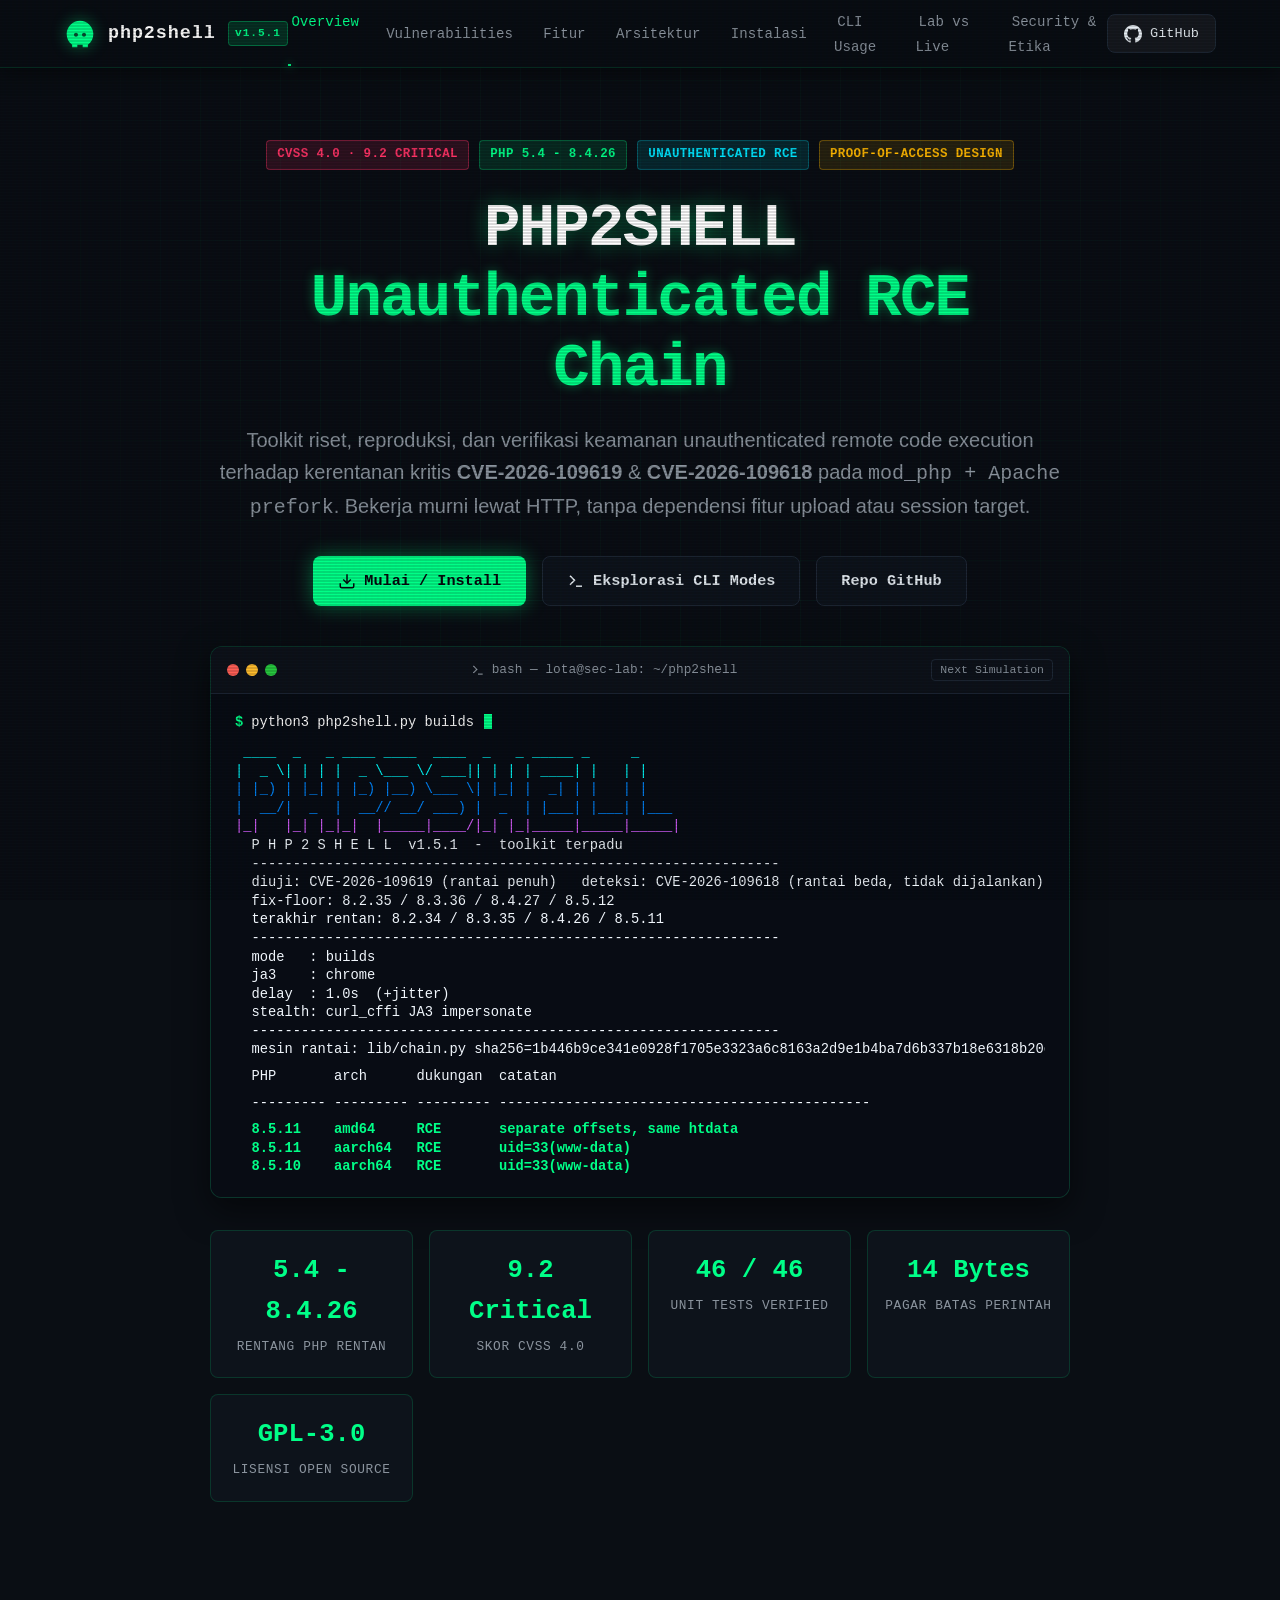
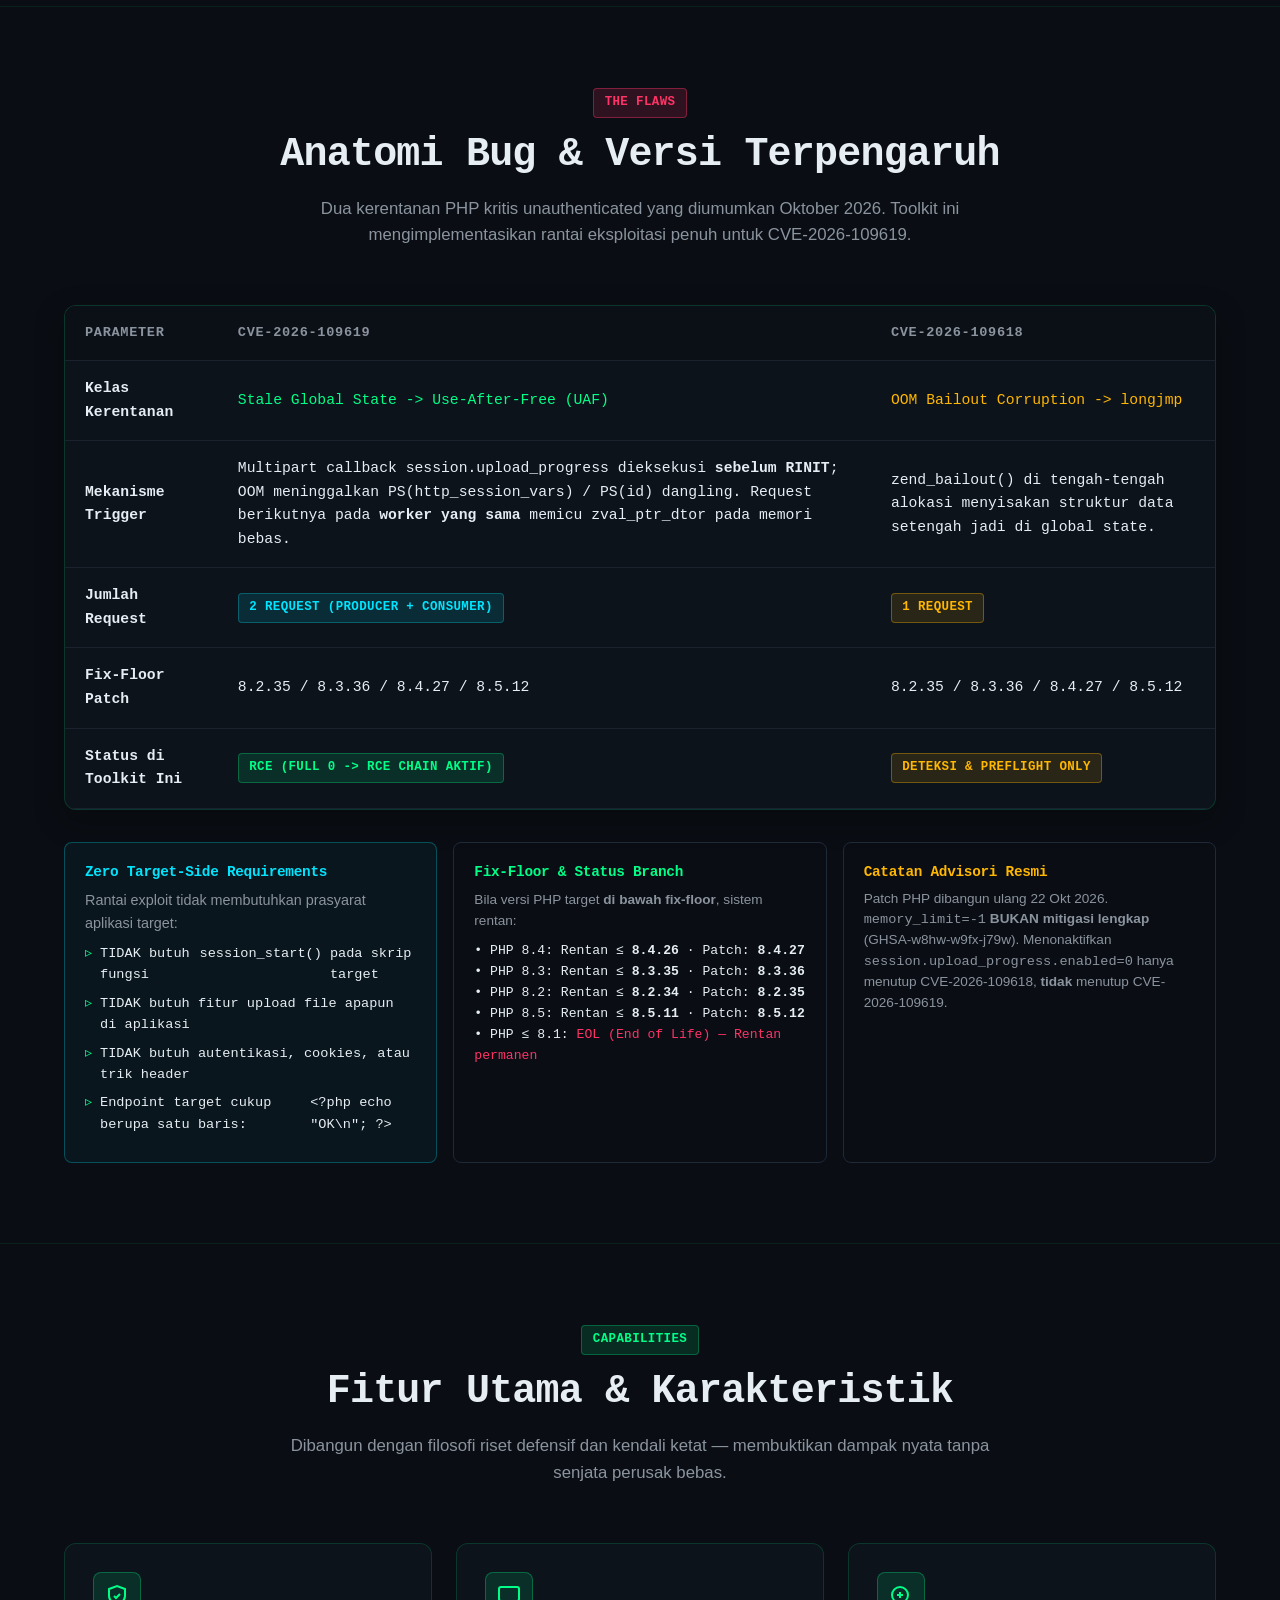
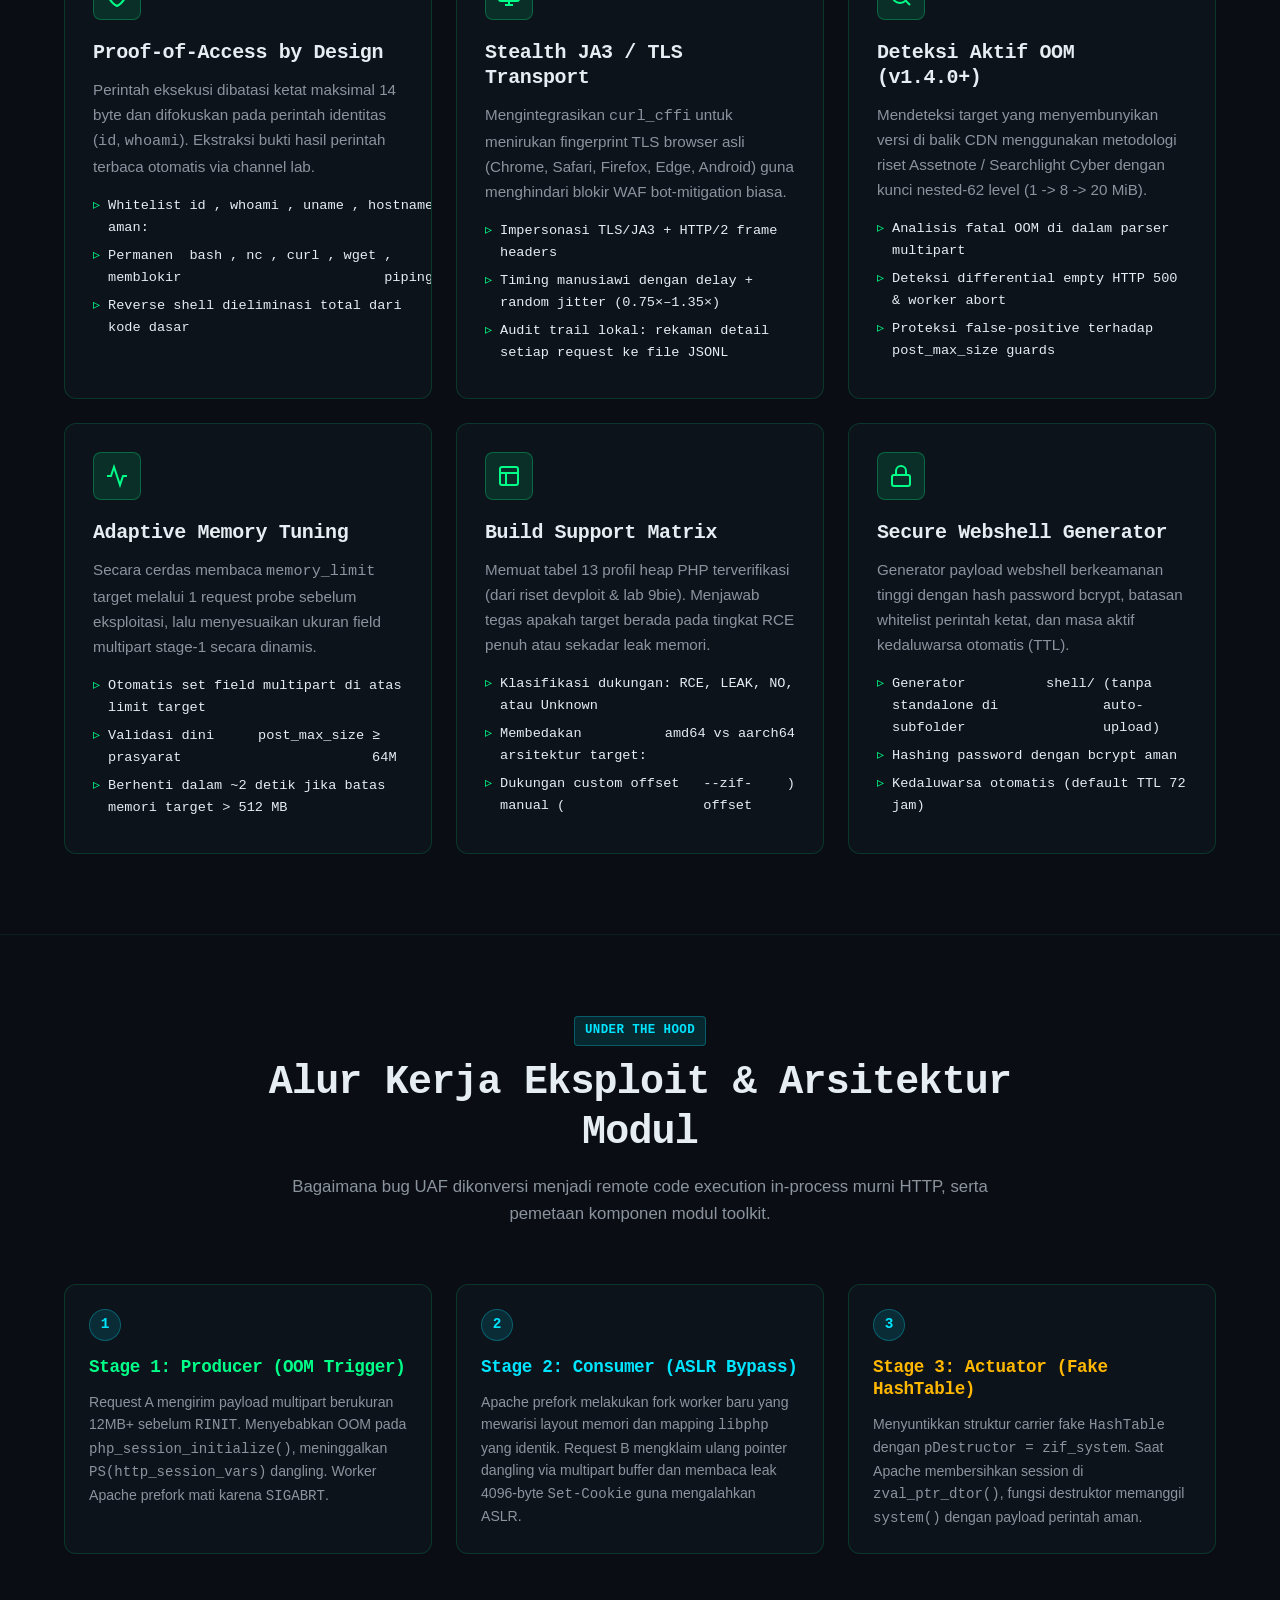
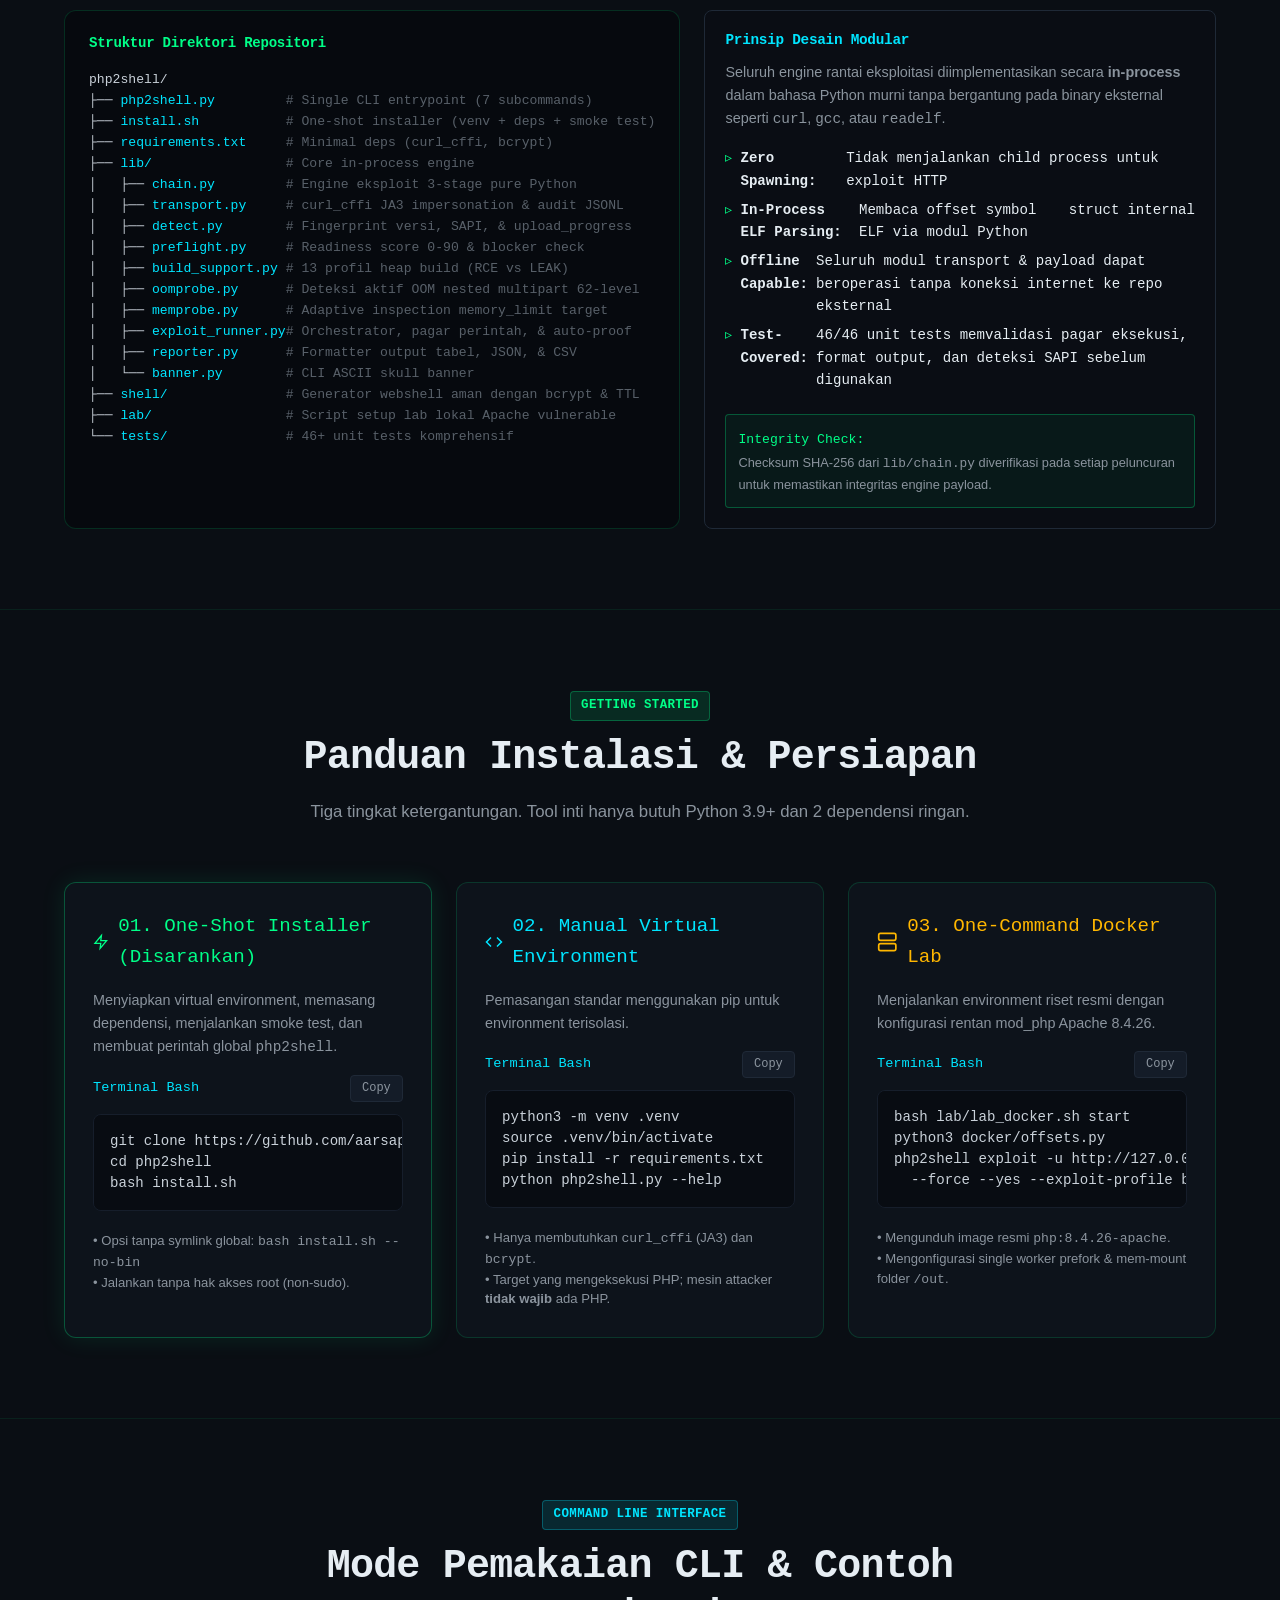
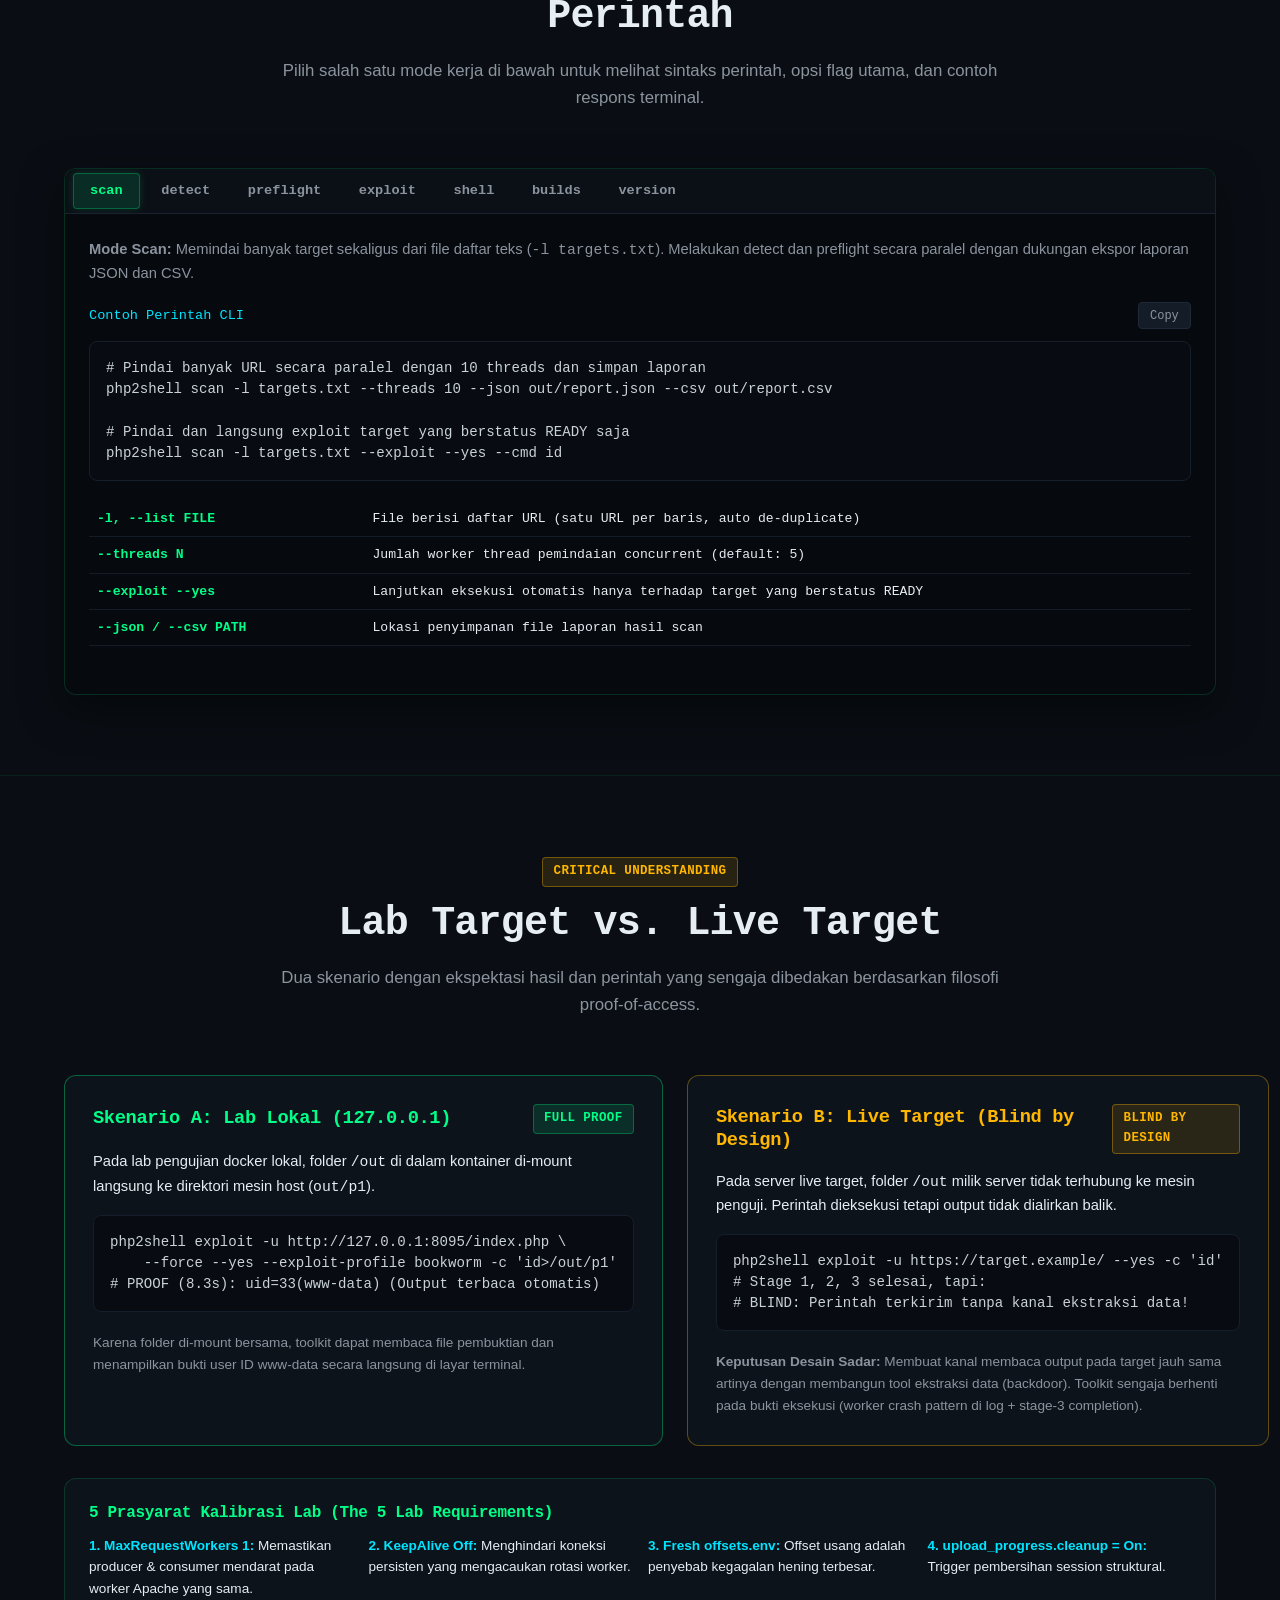
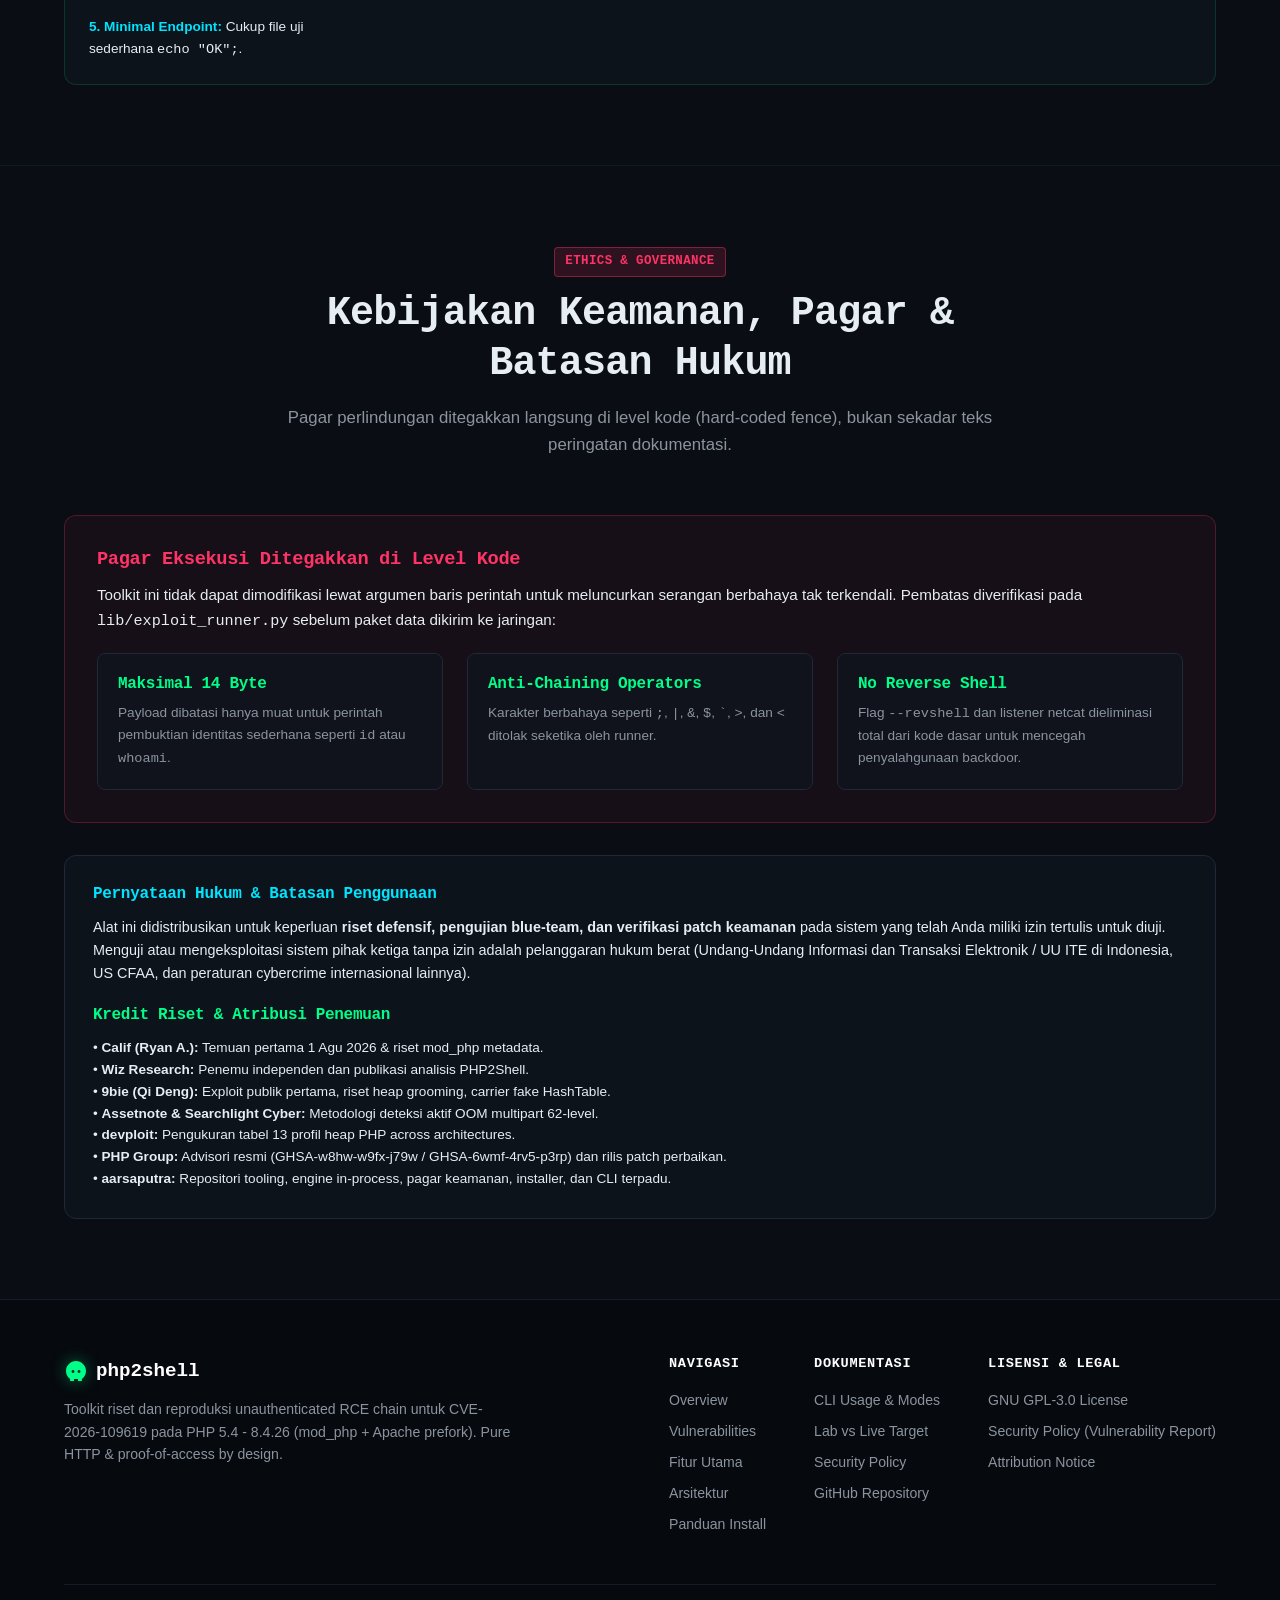
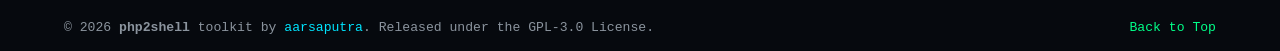
==== commit 17e0a447: "perf(web): optimasi PageSpeed — defer js, inline critical css, kurangi glow/animasi mobile" ====
--- a/docs/index.html
+++ b/docs/index.html
@@ -10,6 +10,7 @@
   <meta name="keywords" content="php2shell, CVE-2026-109619, CVE-2026-109618, PHP RCE, Apache prefork, security research, JA3 impersonation, proof-of-access, vulnerability reproduction">
   <meta name="author" content="aarsaputra">
   <meta name="robots" content="index, follow">
+  <meta name="google-site-verification" content="xGq6qtwqBFBNZWneTyzQPAYPY1Ltw0Y5uQDA5hYF5Ao">
   <link rel="canonical" href="https://aarsaputra.github.io/php2shell/">
 
   <!-- Open Graph Meta Tags -->
@@ -48,8 +49,117 @@
   <!-- Favicon SVG (Self-contained Data URI) -->
   <link rel="icon" type="image/svg+xml" href="data:image/svg+xml,%3Csvg xmlns='http://www.w3.org/2000/svg' viewBox='0 0 24 24' fill='%2300ff88'%3E%3Cpath d='M12 2C6.48 2 2 6.48 2 12c0 3.32 1.62 6.26 4.1 8.08V22h3.9v-2h4v2h3.9v-1.92c2.48-1.82 4.1-4.76 4.1-8.08 0-5.52-4.48-10-10-10zm-3 12c-.83 0-1.5-.67-1.5-1.5S8.17 11 9 11s1.5.67 1.5 1.5S9.83 14 9 14zm6 0c-.83 0-1.5-.67-1.5-1.5s.67-1.5 1.5-1.5 1.5.67 1.5 1.5-.67 1.5-1.5 1.5z'/%3E%3C/svg%3E">
 
-  <!-- Self-contained Stylesheet -->
-  <link rel="stylesheet" href="style.css">
+  <!-- Critical CSS Inlined for Instant FCP & Zero Render-Blocking -->
+<style>
+:root{--bg-black:#05080c;--bg-primary:#0a0e14;--bg-secondary:#0f141c;--bg-card:rgba(15,21,30,0.78);--bg-card-hover:rgba(20,29,42,0.92);--bg-code:#06090e;--accent-green:#00ff88;--accent-green-glow:rgba(0,255,136,0.4);--accent-green-dim:rgba(0,255,136,0.12);--accent-green-border:rgba(0,255,136,0.28);--accent-cyan:#00e5ff;--accent-cyan-glow:rgba(0,229,255,0.4);--accent-cyan-dim:rgba(0,229,255,0.12);--accent-cyan-border:rgba(0,229,255,0.28);--accent-amber:#ffb700;--accent-amber-dim:rgba(255,183,0,0.12);--accent-red:#ff3366;--accent-red-dim:rgba(255,51,102,0.15);--text-primary:#e6edf3;--text-secondary:#8b949e;--text-muted:#586069;--text-dim:#30363d;--border-subtle:#1f2937;--border-card:rgba(0,255,136,0.15);--font-mono:ui-monospace,'JetBrains Mono','Fira Code','Cascadia Code',Menlo,Consolas,'Liberation Mono','Courier New',monospace;--font-sans:-apple-system,BlinkMacSystemFont,'Segoe UI',Roboto,Oxygen,Ubuntu,Cantarell,sans-serif;--transition-fast:0.15s ease;--transition-normal:0.25s cubic-bezier(0.16,1,0.3,1);--radius-sm:4px;--radius-md:8px;--radius-lg:12px}
+*,*::before,*::after{box-sizing:border-box;margin:0;padding:0}
+html{scroll-behavior:smooth;font-size:16px;background-color:var(--bg-black);color:var(--text-primary);font-family:var(--font-sans);line-height:1.6;overflow-x:hidden;-webkit-font-smoothing:antialiased}
+body{position:relative;background-color:var(--bg-primary);min-height:100vh;overflow-x:hidden}
+h1,h2,h3,h4,h5,h6{font-family:var(--font-mono);color:var(--text-primary);line-height:1.25;letter-spacing:-0.02em}
+code,pre,.font-mono{font-family:var(--font-mono)}
+pre{overflow-x:auto;max-width:100%}
+a{color:var(--accent-cyan);text-decoration:none;transition:color var(--transition-fast)}
+a:hover{color:var(--accent-green);text-decoration:underline}
+.container{width:100%;max-width:1200px;margin:0 auto;padding:0 1.5rem}
+.text-green{color:var(--accent-green)}
+.text-cyan{color:var(--accent-cyan)}
+.text-amber{color:var(--accent-amber)}
+.text-red{color:var(--accent-red)}
+.text-muted{color:var(--text-secondary)}
+.glow-green{text-shadow:0 0 12px var(--accent-green-glow)}
+.glow-cyan{text-shadow:0 0 12px var(--accent-cyan-glow)}
+.badge{display:inline-flex;align-items:center;gap:0.4rem;padding:0.25rem 0.65rem;font-family:var(--font-mono);font-size:0.78rem;font-weight:600;border-radius:var(--radius-sm);letter-spacing:0.03em;text-transform:uppercase;border:1px solid transparent}
+.badge-green{background:var(--accent-green-dim);color:var(--accent-green);border-color:var(--accent-green-border)}
+.badge-cyan{background:var(--accent-cyan-dim);color:var(--accent-cyan);border-color:var(--accent-cyan-border)}
+.badge-red{background:var(--accent-red-dim);color:var(--accent-red);border-color:rgba(255,51,102,0.4)}
+.badge-amber{background:var(--accent-amber-dim);color:var(--accent-amber);border-color:rgba(255,183,0,0.35)}
+.site-header{position:sticky;top:0;z-index:100;background:rgba(10,14,20,0.88);backdrop-filter:blur(12px);-webkit-backdrop-filter:blur(12px);border-bottom:1px solid rgba(0,255,136,0.15);box-shadow:0 4px 20px rgba(0,0,0,0.4)}
+.nav-wrap{display:flex;align-items:center;justify-content:space-between;height:4.2rem}
+.brand-logo{display:flex;align-items:center;gap:0.75rem;font-family:var(--font-mono);font-size:1.15rem;font-weight:700;color:#fff;letter-spacing:0.05em;text-decoration:none}
+.brand-icon{width:32px;height:32px;fill:var(--accent-green);filter:drop-shadow(0 0 8px var(--accent-green-glow))}
+.brand-tag{font-size:0.7rem;padding:0.15rem 0.4rem;background:rgba(0,255,136,0.15);border:1px solid var(--accent-green-border);color:var(--accent-green);border-radius:var(--radius-sm)}
+.nav-links{display:flex;align-items:center;gap:1.5rem;list-style:none}
+.nav-link{font-family:var(--font-mono);font-size:0.88rem;color:var(--text-secondary);transition:all var(--transition-fast);padding:0.4rem 0.2rem;position:relative}
+.nav-link:hover,.nav-link.active{color:var(--accent-green);text-decoration:none}
+.nav-link.active::after{content:'';position:absolute;bottom:-4px;left:0;right:0;height:2px;background:var(--accent-green);box-shadow:0 0 8px var(--accent-green)}
+.nav-actions{display:flex;align-items:center;gap:0.75rem}
+.btn-github{display:inline-flex;align-items:center;gap:0.5rem;padding:0.5rem 1rem;background:rgba(255,255,255,0.05);border:1px solid var(--border-subtle);border-radius:var(--radius-md);color:var(--text-primary);font-family:var(--font-mono);font-size:0.85rem;font-weight:500;transition:all var(--transition-fast)}
+.btn-github:hover{background:rgba(0,255,136,0.1);border-color:var(--accent-green-border);color:var(--accent-green);text-decoration:none;box-shadow:0 0 15px rgba(0,255,136,0.2)}
+.mobile-menu-btn{display:none;background:transparent;border:1px solid var(--border-subtle);color:var(--text-primary);padding:0.5rem;border-radius:var(--radius-sm);cursor:pointer}
+.hero-section{padding:4.5rem 0 3.5rem;position:relative}
+.hero-content{text-align:center;max-width:860px;margin:0 auto 3rem}
+.hero-meta-badges{display:flex;align-items:center;justify-content:center;flex-wrap:wrap;gap:0.6rem;margin-bottom:1.5rem}
+.hero-title{font-size:clamp(2.2rem,5vw,3.8rem);font-weight:800;letter-spacing:-0.03em;margin-bottom:1.25rem;line-height:1.15}
+.hero-title span.glitch{position:relative;display:inline-block;color:#fff}
+@media(min-width:768px){.hero-title span.glitch{text-shadow:0 0 20px var(--accent-green-glow)}}
+.hero-subtitle{font-size:clamp(1rem,2vw,1.25rem);color:var(--text-secondary);line-height:1.6;margin-bottom:2rem;font-weight:400}
+.hero-actions{display:flex;align-items:center;justify-content:center;flex-wrap:wrap;gap:1rem;margin-bottom:2rem}
+.btn{display:inline-flex;align-items:center;justify-content:center;gap:0.5rem;padding:0.75rem 1.5rem;font-family:var(--font-mono);font-size:0.95rem;font-weight:600;border-radius:var(--radius-md);cursor:pointer;transition:all var(--transition-fast);border:1px solid transparent}
+.btn-primary{background:var(--accent-green);color:#06090e;box-shadow:0 0 20px var(--accent-green-glow)}
+.btn-primary:hover{background:#33ff9f;box-shadow:0 0 30px rgba(0,255,136,0.6);color:#000;text-decoration:none}
+.btn-secondary{background:rgba(15,21,30,0.85);border-color:var(--border-subtle);color:var(--text-primary)}
+.btn-secondary:hover{background:rgba(20,29,42,1);border-color:var(--accent-cyan-border);color:var(--accent-cyan);text-decoration:none;box-shadow:0 0 15px rgba(0,229,255,0.2)}
+.stats-ribbon{display:grid;grid-template-columns:repeat(auto-fit,minmax(180px,1fr));gap:1rem;margin-top:2rem}
+.stat-item{background:var(--bg-card);border:1px solid var(--border-card);border-radius:var(--radius-md);padding:1.25rem 1rem;text-align:center;transition:all var(--transition-normal)}
+.stat-value{font-family:var(--font-mono);font-size:1.6rem;font-weight:800;color:var(--accent-green);margin-bottom:0.25rem}
+.stat-label{font-size:0.8rem;color:var(--text-secondary);font-family:var(--font-mono);letter-spacing:0.05em;text-transform:uppercase}
+.terminal-window{background:var(--bg-card);border:1px solid var(--border-card);border-radius:var(--radius-lg);box-shadow:0 12px 32px rgba(0,0,0,0.5);max-width:100%;overflow:hidden;margin-top:2.5rem}
+.terminal-header{display:flex;align-items:center;justify-content:space-between;padding:0.75rem 1rem;background:#0d121a;border-bottom:1px solid #1a2230}
+.terminal-controls{display:flex;gap:0.45rem}
+.terminal-dot{width:12px;height:12px;border-radius:50%}
+.dot-red{background:#ff5f56}.dot-yellow{background:#ffbd2e}.dot-green{background:#27c93f}
+.terminal-title{font-family:var(--font-mono);font-size:0.8rem;color:var(--text-secondary);display:flex;align-items:center;gap:0.4rem}
+.terminal-actions{display:flex;align-items:center;gap:0.5rem}
+.terminal-btn{background:transparent;border:1px solid var(--border-subtle);color:var(--text-secondary);padding:0.2rem 0.5rem;border-radius:var(--radius-sm);font-family:var(--font-mono);font-size:0.72rem;cursor:pointer;transition:all var(--transition-fast)}
+.terminal-body{padding:1.25rem 1.5rem;background:#080c14;font-family:var(--font-mono);font-size:clamp(0.72rem,1.5vw,0.86rem);line-height:1.35;min-height:340px;max-height:520px;overflow-y:auto;overflow-x:auto;-webkit-overflow-scrolling:touch;color:#c9d1d9;letter-spacing:0;font-variant-ligatures:none;font-kerning:none}
+.terminal-prompt-line{display:flex;align-items:flex-start;gap:0.5rem;margin-bottom:0.75rem;font-family:var(--font-mono);font-size:clamp(0.72rem,1.5vw,0.86rem);line-height:1.35;letter-spacing:0;font-variant-ligatures:none;font-kerning:none}
+.prompt-sym{color:var(--accent-green);font-weight:bold;user-select:none}
+.prompt-text{color:#fff;font-weight:500;word-break:break-all}
+.typing-cursor{display:inline-block;width:8px;height:1.1em;background:var(--accent-green);margin-left:2px;vertical-align:text-bottom;animation:blink 1s infinite}
+@keyframes blink{0%,49%{opacity:1}50%,100%{opacity:0}}
+.terminal-output{text-align:left;color:var(--text-secondary);font-family:var(--font-mono);font-size:clamp(0.72rem,1.5vw,0.86rem);line-height:1.35;overflow-x:auto;letter-spacing:0;font-variant-ligatures:none;font-kerning:none}
+.terminal-output pre.line-banner,.terminal-output .line-banner,pre.line-banner{text-align:left;color:#f0f6fc;font-family:var(--font-mono);white-space:pre;margin:0 0 0.5rem 0;padding:0;background:transparent;border:none;line-height:1.35;font-size:clamp(0.72rem,1.5vw,0.86rem);letter-spacing:0;font-variant-ligatures:none;font-kerning:none}
+.figlet-cyan,.terminal-output .figlet-cyan,pre.line-banner .figlet-cyan{color:#00ffff}
+.figlet-blue,.terminal-output .figlet-blue,pre.line-banner .figlet-blue{color:#0087ff}
+.figlet-magenta,.terminal-output .figlet-magenta,pre.line-banner .figlet-magenta{color:#d75fff}
+.terminal-output .line-info,.line-info{color:var(--accent-cyan);white-space:pre;font-family:var(--font-mono);font-size:clamp(0.72rem,1.5vw,0.86rem);line-height:1.35}
+.terminal-output .line-success,.line-success{color:var(--accent-green);font-weight:bold;white-space:pre;font-family:var(--font-mono);font-size:clamp(0.72rem,1.5vw,0.86rem);line-height:1.35}
+.terminal-output .line-alert,.line-alert{color:var(--accent-amber);white-space:pre;font-family:var(--font-mono);font-size:clamp(0.72rem,1.5vw,0.86rem);line-height:1.35}
+@media (max-width:767px){
+.scanlines-overlay,.cyber-grid{display:none!important}
+.site-header{backdrop-filter:none!important;-webkit-backdrop-filter:none!important;background:#0a0e14!important}
+.hero-title span.glitch{text-shadow:none!important}
+.glow-green,.glow-cyan{text-shadow:none!important}
+.btn-primary{box-shadow:none!important}
+.terminal-window{box-shadow:0 6px 18px rgba(0,0,0,0.4)}
+.nav-links{display:none;position:absolute;top:4.2rem;left:0;right:0;background:#0d121a;flex-direction:column;padding:1.25rem 1.5rem;border-bottom:1px solid var(--accent-green-border);gap:0.75rem;box-shadow:0 10px 25px rgba(0,0,0,0.5);z-index:999}
+.nav-links.open{display:flex}
+.mobile-menu-btn{display:block}
+.hero-section{padding:3rem 0 2rem}
+.hero-title{font-size:clamp(1.8rem,6vw,2.8rem)}
+.hero-subtitle{font-size:clamp(0.95rem,2.5vw,1.1rem)}
+.stats-ribbon{grid-template-columns:repeat(2,1fr)}
+.container{padding:0 1.25rem}
+}
+@media (max-width:480px){
+.hero-section{padding:2.25rem 0 1.5rem}
+.hero-title{font-size:clamp(1.45rem,6.5vw,1.85rem);line-height:1.2}
+.hero-subtitle{font-size:clamp(0.85rem,3.8vw,0.95rem)}
+.hero-actions{flex-direction:column;width:100%;gap:0.75rem}
+.hero-actions .btn{width:100%;justify-content:center}
+.container{padding:0 1rem}
+}
+@media (prefers-reduced-motion:reduce){
+.scanlines-overlay,.cyber-grid{display:none!important}
+.typing-cursor{animation:none!important;opacity:1!important}
+.hero-title span.glitch,.glow-green,.glow-cyan{text-shadow:none!important}
+*{scroll-behavior:auto!important;transition-duration:0.01ms!important}
+}
+</style>
+
+  <!-- Non-blocking Full Stylesheet Loading -->
+  <link rel="preload" href="style.css" as="style" onload="this.onload=null;this.rel='stylesheet'">
+  <noscript><link rel="stylesheet" href="style.css"></noscript>
 </head>
 <body>
 
@@ -986,6 +1096,6 @@
   </button>
 
   <!-- Self-contained Vanilla JS Script -->
-  <script src="app.js"></script>
+  <script src="app.js" defer></script>
 </body>
 </html>
--- a/docs/style.css
+++ b/docs/style.css
@@ -453,7 +453,7 @@
   background: var(--bg-card);
   border: 1px solid var(--border-card);
   border-radius: var(--radius-lg);
-  box-shadow: 0 20px 40px rgba(0, 0, 0, 0.6), 0 0 30px rgba(0, 255, 136, 0.1);
+  box-shadow: 0 12px 32px rgba(0, 0, 0, 0.5);
   max-width: 100%;
   overflow: hidden;
   margin-top: 2.5rem;
@@ -715,7 +715,7 @@
 .feature-card:hover {
   background: var(--bg-card-hover);
   border-color: var(--accent-green-border);
-  box-shadow: 0 10px 30px rgba(0, 0, 0, 0.4), 0 0 25px rgba(0, 255, 136, 0.15);
+  box-shadow: 0 8px 24px rgba(0, 0, 0, 0.4);
   transform: translateY(-4px);
 }
 
@@ -1341,6 +1341,30 @@
 
 /* Mobile & Small Screens (< 768px) */
 @media (max-width: 767px) {
+  /* Heavy paint disable on mobile */
+  .scanlines-overlay,
+  .cyber-grid {
+    display: none !important;
+  }
+  .site-header {
+    backdrop-filter: none !important;
+    -webkit-backdrop-filter: none !important;
+    background: #0a0e14 !important;
+  }
+  .hero-title span.glitch {
+    text-shadow: none !important;
+  }
+  .glow-green,
+  .glow-cyan {
+    text-shadow: none !important;
+  }
+  .btn-primary {
+    box-shadow: none !important;
+  }
+  .terminal-window {
+    box-shadow: 0 6px 18px rgba(0, 0, 0, 0.4);
+  }
+
   /* Navigation Hamburger */
   .nav-links {
     display: none;
@@ -1508,3 +1532,24 @@
     height: 44px;
   }
 }
+
+/* Reduced Motion Mode */
+@media (prefers-reduced-motion: reduce) {
+  .scanlines-overlay,
+  .cyber-grid {
+    display: none !important;
+  }
+  .typing-cursor {
+    animation: none !important;
+    opacity: 1 !important;
+  }
+  .hero-title span.glitch,
+  .glow-green,
+  .glow-cyan {
+    text-shadow: none !important;
+  }
+  * {
+    scroll-behavior: auto !important;
+    transition-duration: 0.01ms !important;
+  }
+}
--- a/docs/style.css
+++ b/docs/style.css
@@ -453,7 +453,7 @@
   background: var(--bg-card);
   border: 1px solid var(--border-card);
   border-radius: var(--radius-lg);
-  box-shadow: 0 20px 40px rgba(0, 0, 0, 0.6), 0 0 30px rgba(0, 255, 136, 0.1);
+  box-shadow: 0 12px 32px rgba(0, 0, 0, 0.5);
   max-width: 100%;
   overflow: hidden;
   margin-top: 2.5rem;
@@ -715,7 +715,7 @@
 .feature-card:hover {
   background: var(--bg-card-hover);
   border-color: var(--accent-green-border);
-  box-shadow: 0 10px 30px rgba(0, 0, 0, 0.4), 0 0 25px rgba(0, 255, 136, 0.15);
+  box-shadow: 0 8px 24px rgba(0, 0, 0, 0.4);
   transform: translateY(-4px);
 }
 
@@ -1341,6 +1341,30 @@
 
 /* Mobile & Small Screens (< 768px) */
 @media (max-width: 767px) {
+  /* Heavy paint disable on mobile */
+  .scanlines-overlay,
+  .cyber-grid {
+    display: none !important;
+  }
+  .site-header {
+    backdrop-filter: none !important;
+    -webkit-backdrop-filter: none !important;
+    background: #0a0e14 !important;
+  }
+  .hero-title span.glitch {
+    text-shadow: none !important;
+  }
+  .glow-green,
+  .glow-cyan {
+    text-shadow: none !important;
+  }
+  .btn-primary {
+    box-shadow: none !important;
+  }
+  .terminal-window {
+    box-shadow: 0 6px 18px rgba(0, 0, 0, 0.4);
+  }
+
   /* Navigation Hamburger */
   .nav-links {
     display: none;
@@ -1508,3 +1532,24 @@
     height: 44px;
   }
 }
+
+/* Reduced Motion Mode */
+@media (prefers-reduced-motion: reduce) {
+  .scanlines-overlay,
+  .cyber-grid {
+    display: none !important;
+  }
+  .typing-cursor {
+    animation: none !important;
+    opacity: 1 !important;
+  }
+  .hero-title span.glitch,
+  .glow-green,
+  .glow-cyan {
+    text-shadow: none !important;
+  }
+  * {
+    scroll-behavior: auto !important;
+    transition-duration: 0.01ms !important;
+  }
+}
